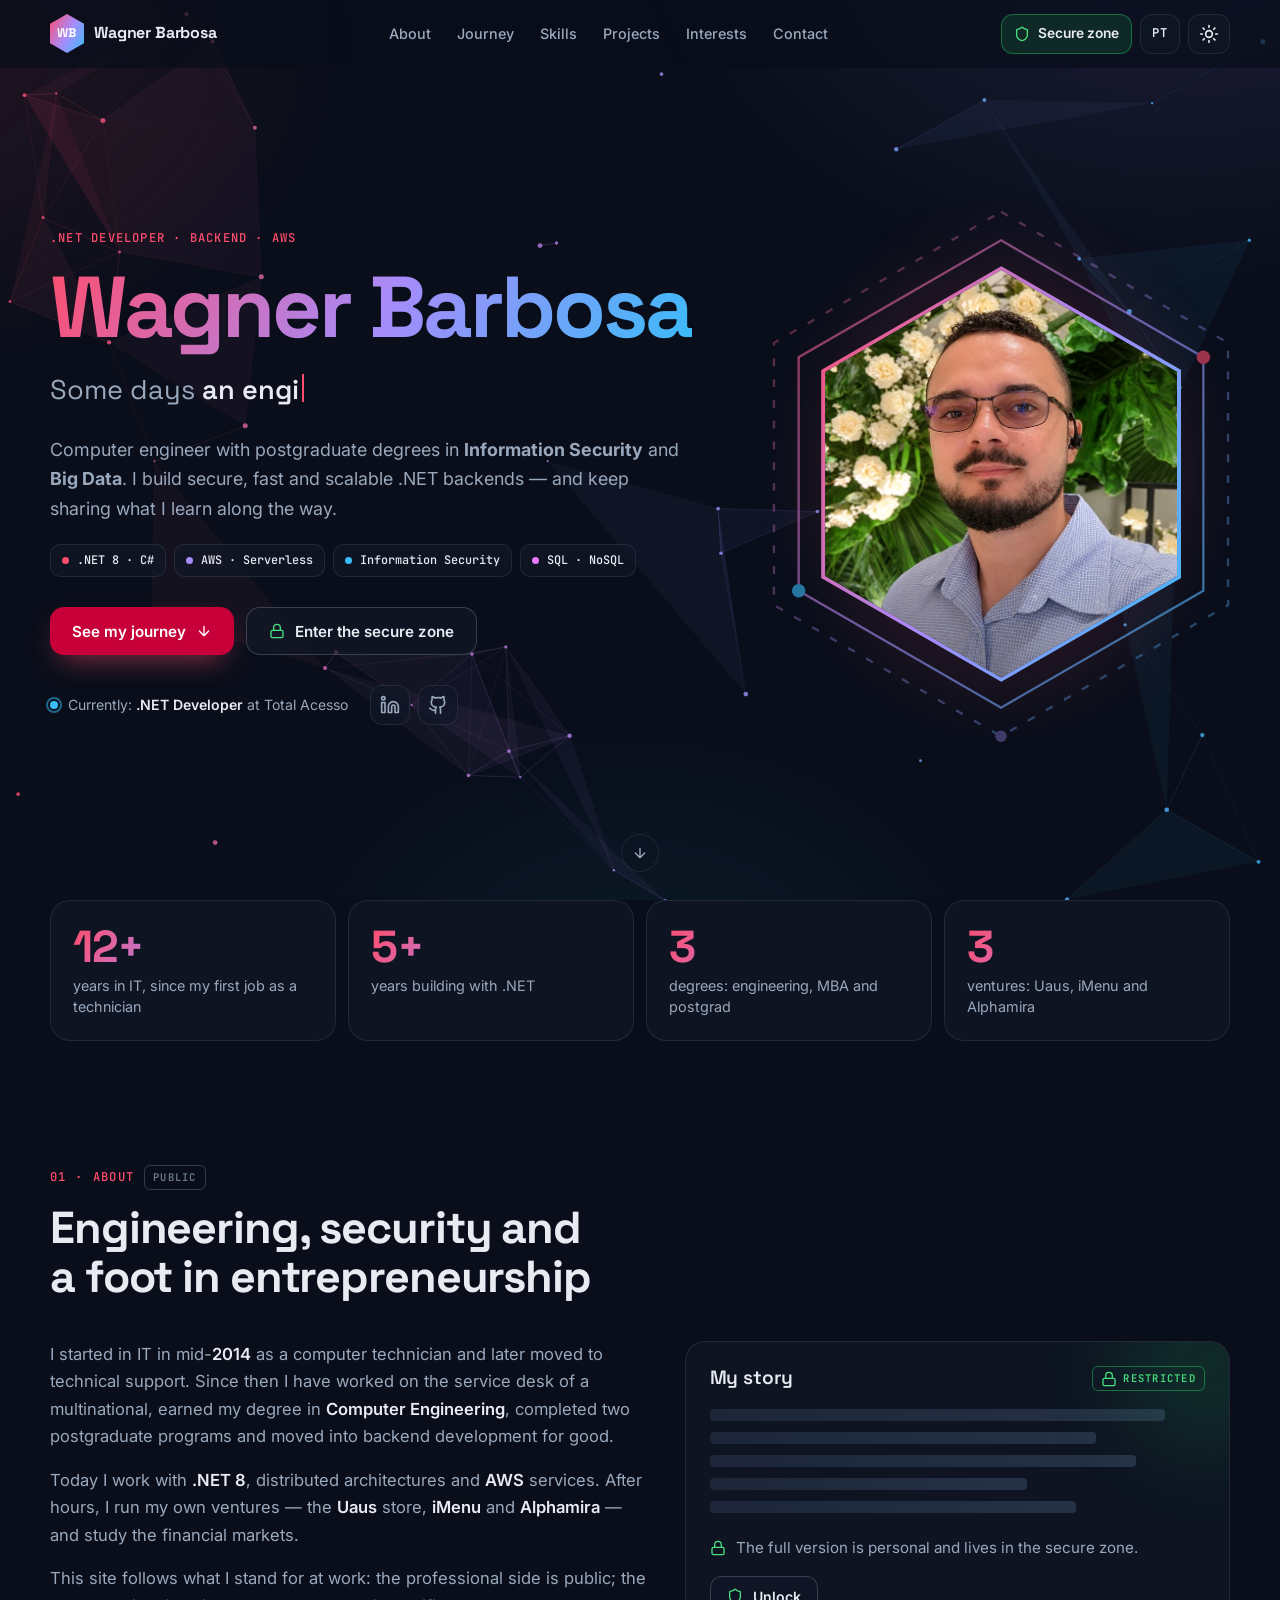
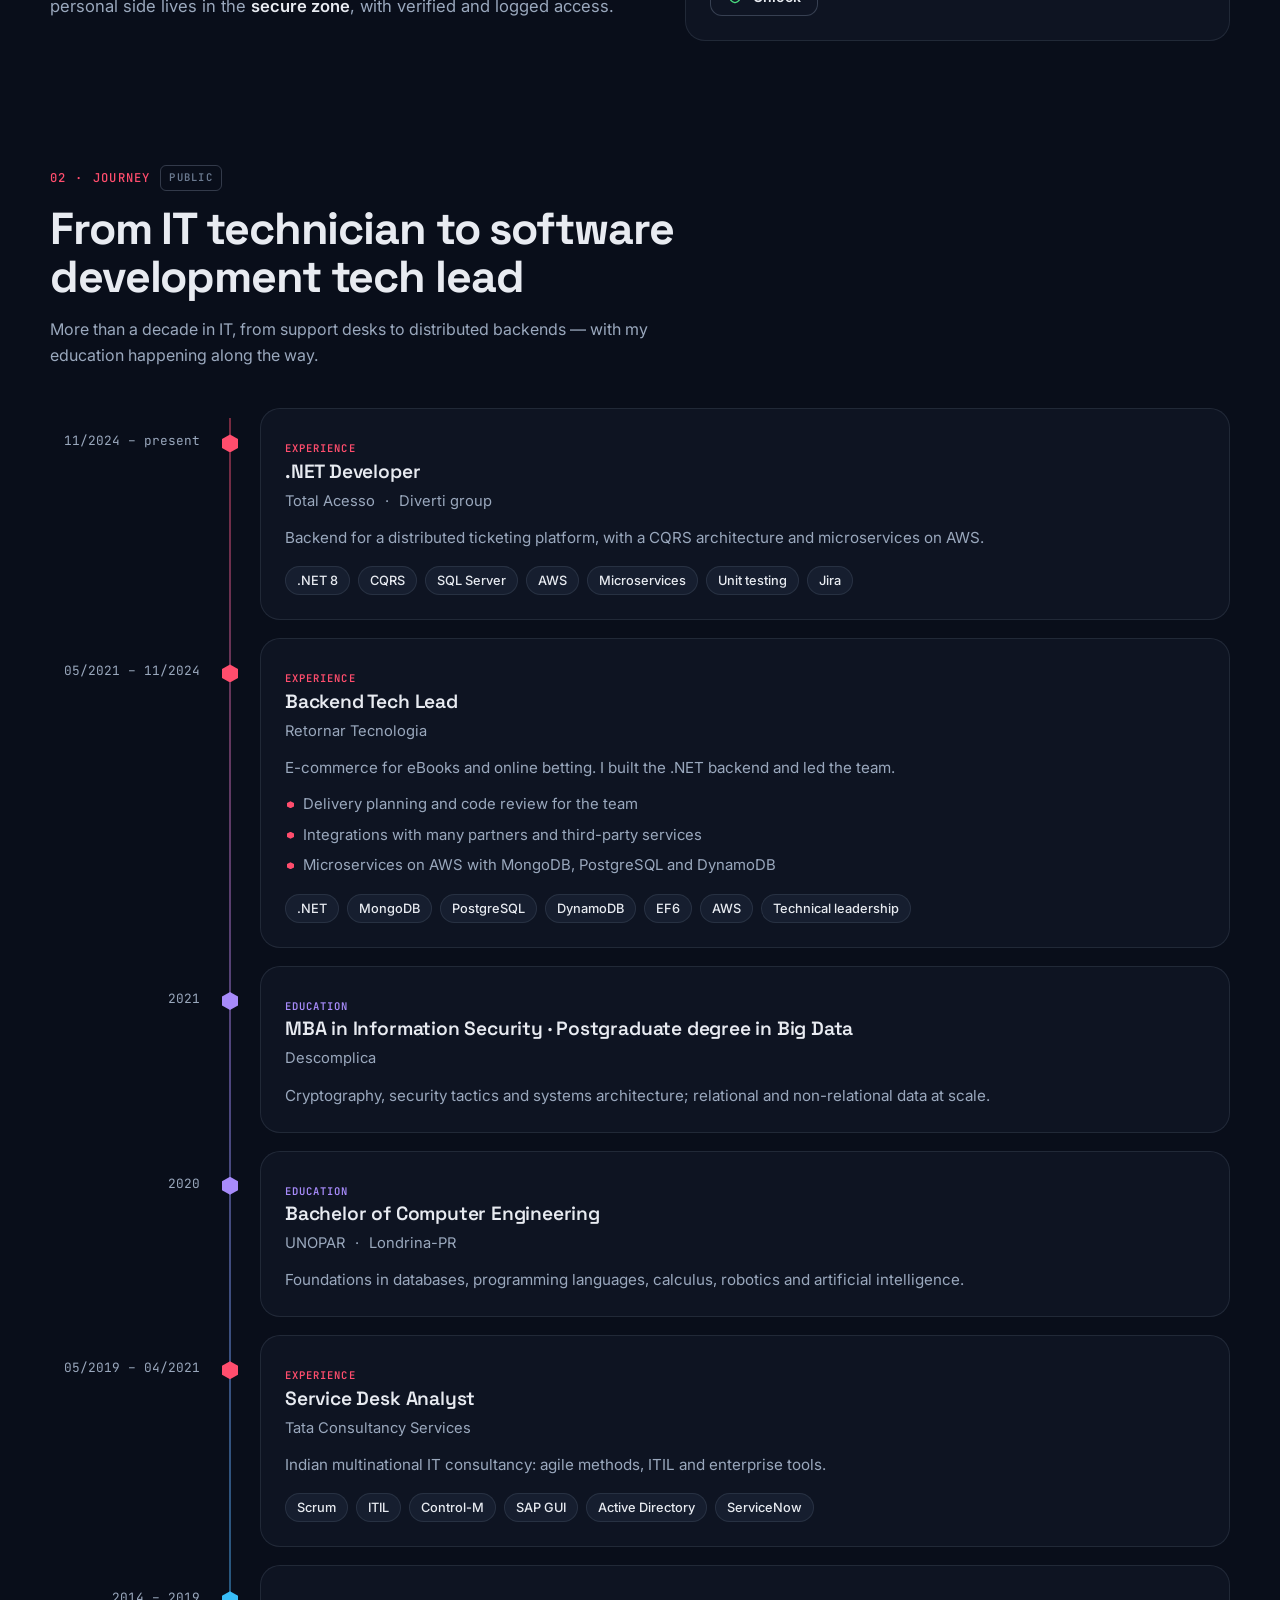
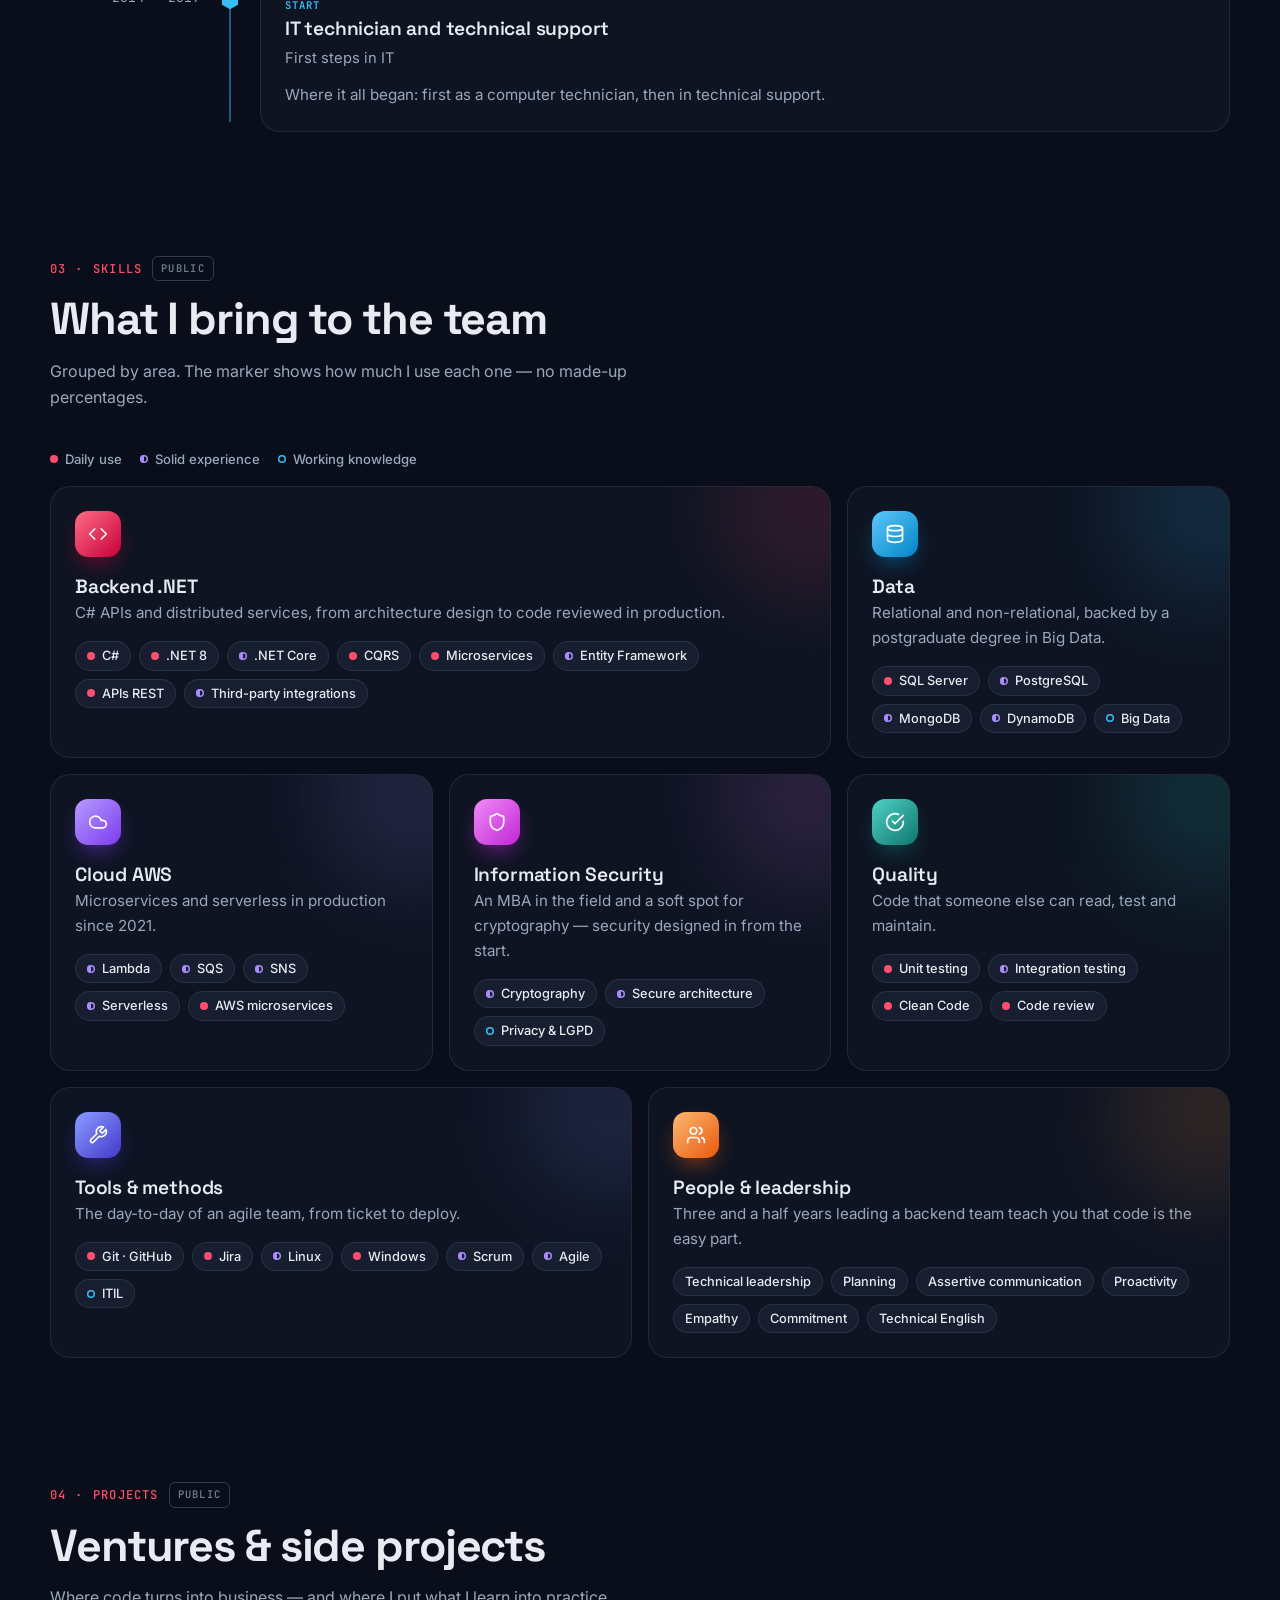
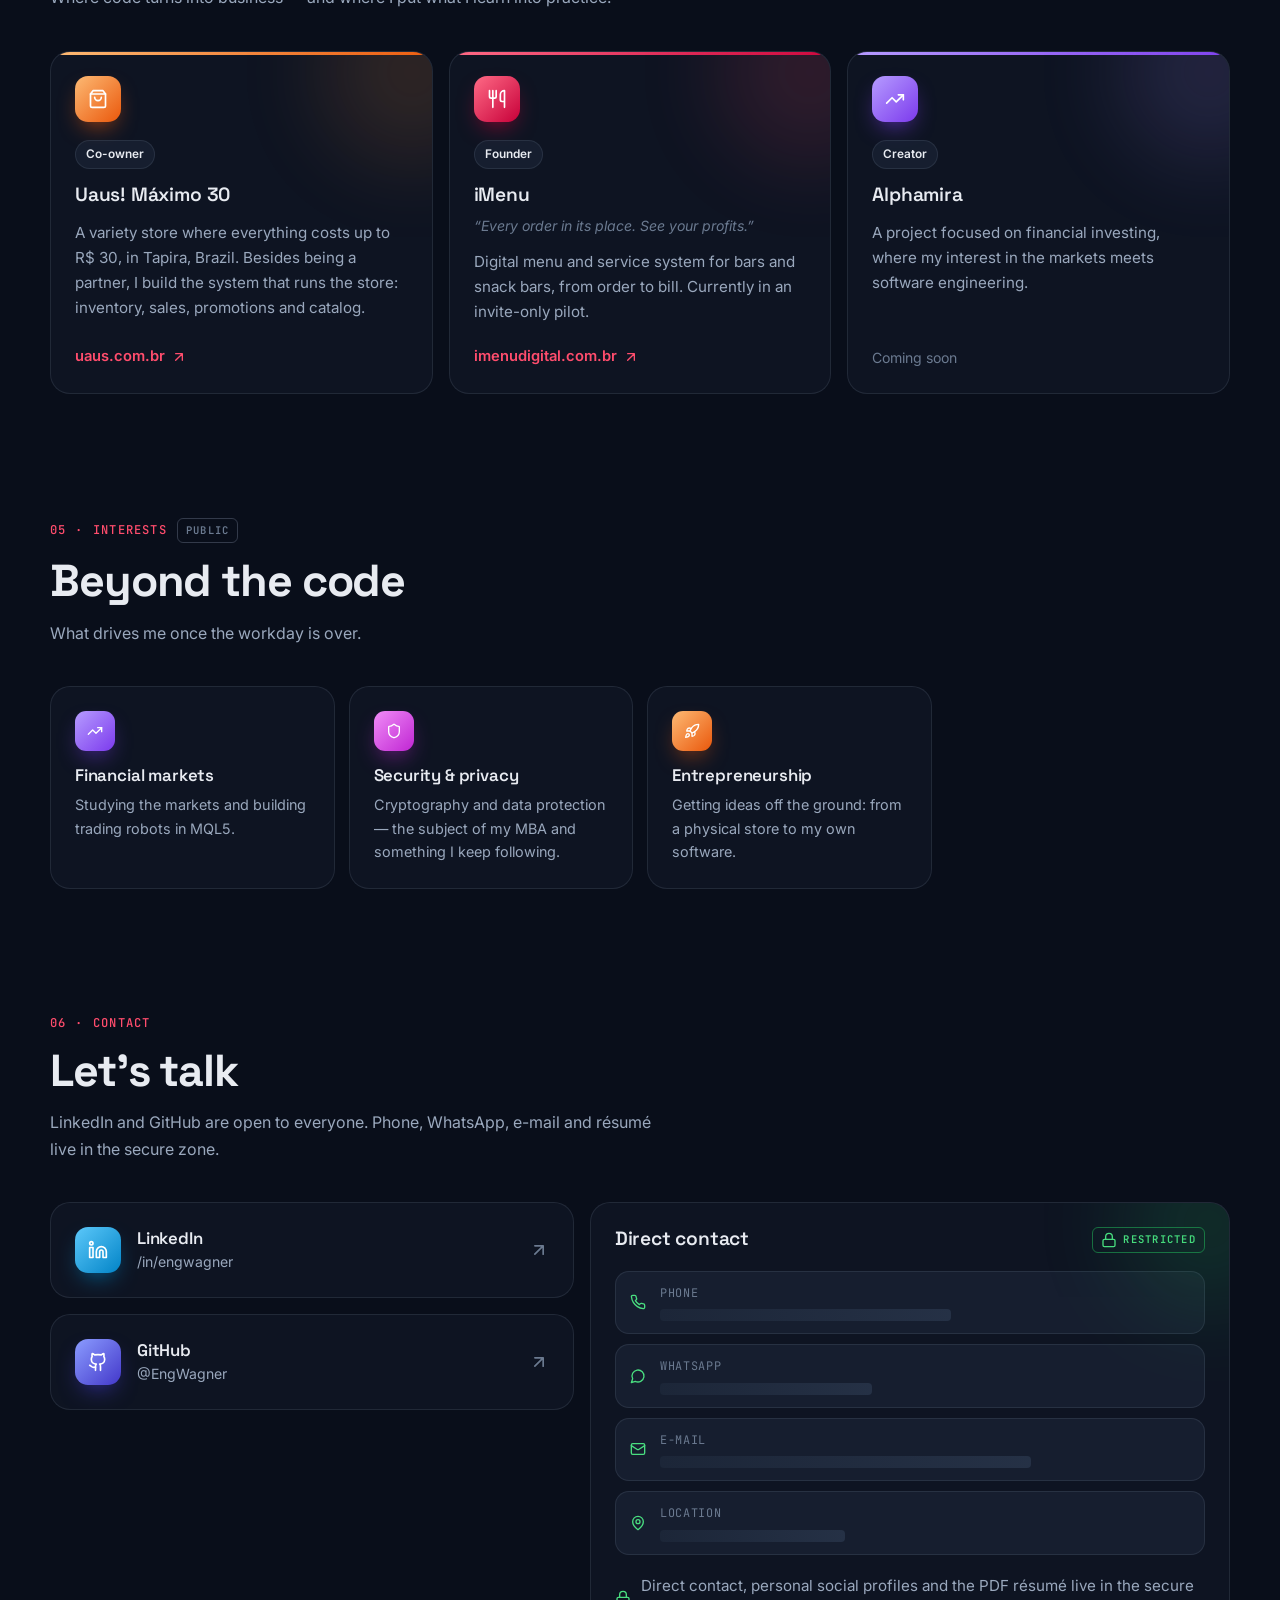
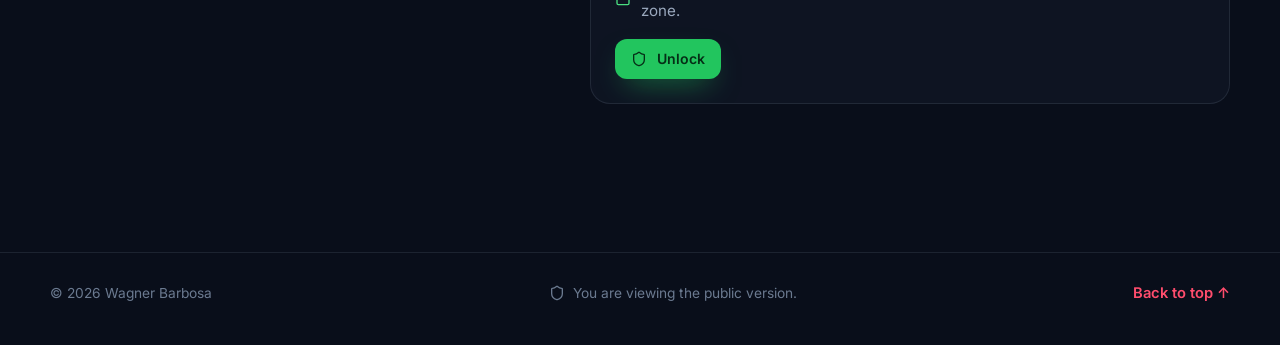
==== en/index.html @ 71bdfe39 "Redesign do site: tema escuro, polígonos, versão em inglês e zona segura - Página única com rolagem:" ====
<!doctype html>
<html lang="en" data-theme="dark">
<head>
  <meta charset="utf-8">
  <meta name="viewport" content="width=device-width, initial-scale=1">
  <title>Wagner Barbosa · .NET Developer</title>
  <meta name="description" content="Computer engineer with postgraduate degrees in Information Security and Big Data. .NET developer focused on backend, AWS and data.">
  <meta name="author" content="Wagner Barbosa">
  <meta name="color-scheme" content="dark light">
  <meta name="theme-color" content="#090e1a">
  <link rel="canonical" href="https://engwagner.com.br/en/">
  <link rel="alternate" hreflang="pt-BR" href="https://engwagner.com.br/">
  <link rel="alternate" hreflang="en" href="https://engwagner.com.br/en/">
  <link rel="alternate" hreflang="x-default" href="https://engwagner.com.br/">

  <!-- Prévia de link (LinkedIn, WhatsApp, buscadores) -->
  <meta property="og:type" content="website">
  <meta property="og:site_name" content="Wagner Barbosa">
  <meta property="og:title" content="Wagner Barbosa · .NET Developer">
  <meta property="og:description" content=".NET backend, AWS and data — with postgraduate degrees in Information Security and Big Data.">
  <meta property="og:url" content="https://engwagner.com.br/en/">
  <meta property="og:image" content="https://engwagner.com.br/images/og-image-en.png">
  <meta property="og:image:width" content="1200">
  <meta property="og:image:height" content="630">
  <meta property="og:image:alt" content="Wagner Barbosa — .NET Developer">
  <meta property="og:locale" content="en_US">
  <meta property="og:locale:alternate" content="pt_BR">
  <meta name="twitter:card" content="summary_large_image">

  <!-- Zona segura: preenchidas quando o Worker for publicado (PLANO-REDESIGN.md, §12).
       Vazias, o modal avisa que a zona ainda não está no ar. -->
  <meta name="zone-endpoint" content="">
  <meta name="zone-sitekey" content="">

  <!-- Tema antes da primeira pintura: escuro por padrão, sem "piscar". -->
  <script>
    (function () {
      var d = document.documentElement;
      d.classList.add('js');
      try {
        var t = localStorage.getItem('theme');
        if (t === 'light' || t === 'dark') d.setAttribute('data-theme', t);
      } catch (e) {}
    })();
  </script>

  <link rel="preconnect" href="https://fonts.googleapis.com">
  <link rel="preconnect" href="https://fonts.gstatic.com" crossorigin>
  <link href="https://fonts.googleapis.com/css2?family=Inter:wght@400;500;600&family=JetBrains+Mono:wght@400;500;600&family=Space+Grotesk:wght@500;600;700&display=swap" rel="stylesheet">
  <link rel="icon" href="../images/favicon.svg" type="image/svg+xml">
  <link rel="icon" href="../images/favicon-32.png" sizes="32x32" type="image/png">
  <link rel="apple-touch-icon" href="../images/apple-touch-icon.png">

  <link rel="stylesheet" href="../css/tokens.css">
  <link rel="stylesheet" href="../css/styles.css">

  <script defer src="../js/strings.js"></script>
  <script defer src="../js/polygons.js"></script>
  <script defer src="../js/zone.js"></script>
  <script defer src="../js/main.js"></script>

  <!-- Google Analytics (gtag.js) -->
  <script async src="https://www.googletagmanager.com/gtag/js?id=G-HW10G16KTK"></script>
  <script>
    window.dataLayer = window.dataLayer || [];
    function gtag() { dataLayer.push(arguments); }
    gtag('js', new Date());
    gtag('config', 'G-HW10G16KTK');
  </script>

  <script type="application/ld+json">
  {
    "@context": "https://schema.org",
    "@type": "Person",
    "name": "Wagner Barbosa",
    "url": "https://engwagner.com.br/en/",
    "image": "https://engwagner.com.br/images/wagner.webp",
    "jobTitle": ".NET Developer",
    "worksFor": { "@type": "Organization", "name": "Total Acesso" },
    "alumniOf": { "@type": "CollegeOrUniversity", "name": "UNOPAR" },
    "knowsAbout": [".NET", "C#", "CQRS", "AWS", "SQL Server", "PostgreSQL", "MongoDB", "DynamoDB", "Information Security", "Big Data"],
    "sameAs": ["https://www.linkedin.com/in/engwagner/", "https://github.com/EngWagner"]
  }
  </script>
</head>

<body>
  <a class="skip-link" href="#conteudo">Skip to content</a>

  <!-- Ícones (Lucide, licença ISC) -->
  <svg width="0" height="0" style="position:absolute" aria-hidden="true">
    <symbol id="i-sun" viewBox="0 0 24 24"><circle cx="12" cy="12" r="4"/><path d="M12 2v2M12 20v2M4.93 4.93l1.41 1.41M17.66 17.66l1.41 1.41M2 12h2M20 12h2M6.34 17.66l-1.41 1.41M19.07 4.93l-1.41 1.41"/></symbol>
    <symbol id="i-moon" viewBox="0 0 24 24"><path d="M12 3a6 6 0 0 0 9 9 9 9 0 1 1-9-9Z"/></symbol>
    <symbol id="i-shield" viewBox="0 0 24 24"><path d="M20 13c0 5-3.5 7.5-7.66 8.95a1 1 0 0 1-.67-.01C7.5 20.5 4 18 4 13V6a1 1 0 0 1 1-1c2 0 4.5-1.2 6.24-2.72a1.17 1.17 0 0 1 1.52 0C14.51 3.81 17 5 19 5a1 1 0 0 1 1 1z"/></symbol>
    <symbol id="i-shield-check" viewBox="0 0 24 24"><path d="M20 13c0 5-3.5 7.5-7.66 8.95a1 1 0 0 1-.67-.01C7.5 20.5 4 18 4 13V6a1 1 0 0 1 1-1c2 0 4.5-1.2 6.24-2.72a1.17 1.17 0 0 1 1.52 0C14.51 3.81 17 5 19 5a1 1 0 0 1 1 1z"/><path d="m9 12 2 2 4-4"/></symbol>
    <symbol id="i-lock" viewBox="0 0 24 24"><rect width="18" height="11" x="3" y="11" rx="2"/><path d="M7 11V7a5 5 0 0 1 10 0v4"/></symbol>
    <symbol id="i-menu" viewBox="0 0 24 24"><path d="M4 6h16M4 12h16M4 18h16"/></symbol>
    <symbol id="i-x" viewBox="0 0 24 24"><path d="M18 6 6 18M6 6l12 12"/></symbol>
    <symbol id="i-arrow-down" viewBox="0 0 24 24"><path d="M12 5v14M19 12l-7 7-7-7"/></symbol>
    <symbol id="i-arrow-up-right" viewBox="0 0 24 24"><path d="M7 7h10v10M7 17 17 7"/></symbol>
    <symbol id="i-download" viewBox="0 0 24 24"><path d="M21 15v4a2 2 0 0 1-2 2H5a2 2 0 0 1-2-2v-4"/><path d="m7 10 5 5 5-5M12 15V3"/></symbol>
    <symbol id="i-mail" viewBox="0 0 24 24"><rect width="20" height="16" x="2" y="4" rx="2"/><path d="m22 7-8.97 5.7a1.94 1.94 0 0 1-2.06 0L2 7"/></symbol>
    <symbol id="i-phone" viewBox="0 0 24 24"><path d="M22 16.92v3a2 2 0 0 1-2.18 2 19.79 19.79 0 0 1-8.63-3.07 19.5 19.5 0 0 1-6-6 19.79 19.79 0 0 1-3.07-8.67A2 2 0 0 1 4.11 2h3a2 2 0 0 1 2 1.72 12.84 12.84 0 0 0 .7 2.81 2 2 0 0 1-.45 2.11L8.09 9.91a16 16 0 0 0 6 6l1.27-1.27a2 2 0 0 1 2.11-.45 12.84 12.84 0 0 0 2.81.7A2 2 0 0 1 22 16.92z"/></symbol>
    <symbol id="i-chat" viewBox="0 0 24 24"><path d="M7.9 20A9 9 0 1 0 4 16.1L2 22Z"/></symbol>
    <symbol id="i-pin" viewBox="0 0 24 24"><path d="M20 10c0 6-8 12-8 12s-8-6-8-12a8 8 0 0 1 16 0Z"/><circle cx="12" cy="10" r="3"/></symbol>
    <symbol id="i-copy" viewBox="0 0 24 24"><rect width="14" height="14" x="8" y="8" rx="2"/><path d="M4 16c-1.1 0-2-.9-2-2V4c0-1.1.9-2 2-2h10c1.1 0 2 .9 2 2"/></symbol>
    <symbol id="i-check" viewBox="0 0 24 24"><path d="M20 6 9 17l-5-5"/></symbol>
    <symbol id="i-code" viewBox="0 0 24 24"><path d="m16 18 6-6-6-6M8 6l-6 6 6 6"/></symbol>
    <symbol id="i-database" viewBox="0 0 24 24"><ellipse cx="12" cy="5" rx="9" ry="3"/><path d="M3 5v14a9 3 0 0 0 18 0V5"/><path d="M3 12a9 3 0 0 0 18 0"/></symbol>
    <symbol id="i-cloud" viewBox="0 0 24 24"><path d="M17.5 19H9a7 7 0 1 1 6.71-9h1.79a4.5 4.5 0 1 1 0 9Z"/></symbol>
    <symbol id="i-check-circle" viewBox="0 0 24 24"><path d="M22 11.08V12a10 10 0 1 1-5.93-9.14"/><path d="m9 11 3 3L22 4"/></symbol>
    <symbol id="i-wrench" viewBox="0 0 24 24"><path d="M14.7 6.3a1 1 0 0 0 0 1.4l1.6 1.6a1 1 0 0 0 1.4 0l3.77-3.77a6 6 0 0 1-7.94 7.94l-6.91 6.91a2.12 2.12 0 0 1-3-3l6.91-6.91a6 6 0 0 1 7.94-7.94l-3.76 3.76z"/></symbol>
    <symbol id="i-users" viewBox="0 0 24 24"><path d="M16 21v-2a4 4 0 0 0-4-4H6a4 4 0 0 0-4 4v2"/><circle cx="9" cy="7" r="4"/><path d="M22 21v-2a4 4 0 0 0-3-3.87M16 3.13a4 4 0 0 1 0 7.75"/></symbol>
    <symbol id="i-trending" viewBox="0 0 24 24"><path d="m22 7-8.5 8.5-5-5L2 17"/><path d="M16 7h6v6"/></symbol>
    <symbol id="i-bag" viewBox="0 0 24 24"><path d="M6 2 3 6v14a2 2 0 0 0 2 2h14a2 2 0 0 0 2-2V6l-3-4Z"/><path d="M3 6h18M16 10a4 4 0 0 1-8 0"/></symbol>
    <symbol id="i-utensils" viewBox="0 0 24 24"><path d="M3 2v7c0 1.1.9 2 2 2h4a2 2 0 0 0 2-2V2M7 2v20M21 15V2a5 5 0 0 0-5 5v6c0 1.1.9 2 2 2h3Zm0 0v7"/></symbol>
    <symbol id="i-rocket" viewBox="0 0 24 24"><path d="M4.5 16.5c-1.5 1.26-2 5-2 5s3.74-.5 5-2c.71-.84.7-2.13-.09-2.91a2.18 2.18 0 0 0-2.91-.09z"/><path d="m12 15-3-3a22 22 0 0 1 2-3.95A12.88 12.88 0 0 1 22 2c0 2.72-.78 7.5-6 11a22.35 22.35 0 0 1-4 2z"/><path d="M9 12H4s.55-3.03 2-4c1.62-1.08 5 0 5 0M12 15v5s3.03-.55 4-2c1.08-1.62 0-5 0-5"/></symbol>
    <symbol id="i-log-out" viewBox="0 0 24 24"><path d="M9 21H5a2 2 0 0 1-2-2V5a2 2 0 0 1 2-2h4"/><path d="m16 17 5-5-5-5M21 12H9"/></symbol>
    <symbol id="i-linkedin" viewBox="0 0 24 24"><path d="M16 8a6 6 0 0 1 6 6v7h-4v-7a2 2 0 0 0-2-2 2 2 0 0 0-2 2v7h-4v-7a6 6 0 0 1 6-6z"/><rect width="4" height="12" x="2" y="9"/><circle cx="4" cy="4" r="2"/></symbol>
    <symbol id="i-github" viewBox="0 0 24 24"><path d="M15 22v-4a4.8 4.8 0 0 0-1-3.5c3 0 6-2 6-5.5.08-1.25-.27-2.48-1-3.5.28-1.15.28-2.35 0-3.5 0 0-1 0-3 1.5-2.64-.5-5.36-.5-8 0C6 2 5 2 5 2c-.3 1.15-.3 2.35 0 3.5A5.403 5.403 0 0 0 4 9c0 3.5 3 5.5 6 5.5-.39.49-.68 1.05-.85 1.65-.17.6-.22 1.23-.15 1.85v4"/><path d="M9 18c-4.51 2-5-2-7-2"/></symbol>
    <symbol id="i-instagram" viewBox="0 0 24 24"><rect width="20" height="20" x="2" y="2" rx="5"/><path d="M16 11.37A4 4 0 1 1 12.63 8 4 4 0 0 1 16 11.37zM17.5 6.5h.01"/></symbol>
    <symbol id="i-facebook" viewBox="0 0 24 24"><path d="M18 2h-3a5 5 0 0 0-5 5v3H7v4h3v8h4v-8h3l1-4h-4V7a1 1 0 0 1 1-1h3z"/></symbol>
  </svg>

  <!-- Fundo: malha de polígonos (canvas) + brilhos -->
  <div class="mesh" aria-hidden="true"><canvas id="mesh"></canvas></div>
  <div class="mesh-glow" aria-hidden="true"></div>

  <!-- ===================== CABEÇALHO ===================== -->
  <header class="site-header" id="site-header">
    <div class="container header-inner">
      <a class="brand" href="#inicio" aria-label="Wagner Barbosa">
        <span class="brand-mark" aria-hidden="true">WB</span>
        <span class="brand-name">Wagner Barbosa</span>
      </a>

      <nav class="nav" id="nav" aria-label="Main">
        <ul>
          <li><a href="#sobre">About</a></li>
          <li><a href="#trajetoria">Journey</a></li>
          <li><a href="#habilidades">Skills</a></li>
          <li><a href="#projetos">Projects</a></li>
          <li><a href="#interesses">Interests</a></li>
          <li><a href="#contato">Contact</a></li>
        </ul>
      </nav>

      <div class="header-actions">
        <div class="zone-wrap" id="zone-wrap">
          <button class="zone-btn" type="button" data-zone-open aria-haspopup="dialog" aria-describedby="zone-tip">
            <svg class="i i-sm i-shield" aria-hidden="true"><use href="#i-shield"/></svg>
            <svg class="i i-sm i-shield-check" aria-hidden="true"><use href="#i-shield-check"/></svg>
            <span class="zone-label">Secure zone</span>
            <span class="zone-timer" id="zone-timer"></span>
          </button>
          <!-- Tooltip: ao passar o mouse ou focar pelo teclado -->
          <span class="zone-tip" role="tooltip" id="zone-tip">
            <span class="tip-off"><strong>What is the secure zone?</strong><span>My direct contact details, résumé and personal story. To enter: consent and an anti-bot check — access is logged.</span></span>
            <span class="tip-on"><strong>Secure zone active</strong><span>Click to see the record of your access or to leave.</span></span>
          </span>
          <!-- Sugestão: uma vez por sessão (5 s na página ou um terço rolado) -->
          <div class="zone-nudge" id="zone-nudge" role="region" aria-live="polite" aria-label="Suggestion" hidden>
            <span class="card-icon tone-zone"><svg class="i i-sm" aria-hidden="true"><use href="#i-shield"/></svg></span>
            <div>
              <h3>Want to reach me or see more details?</h3>
              <p>Direct contact, résumé and my story are in the secure zone. It’s quick: consent, one verification click and you’re in.</p>
              <div class="nudge-actions">
                <button class="btn btn-ghost btn-sm" type="button" data-nudge-close>Not now</button>
                <button class="btn btn-zone btn-sm" type="button" data-zone-open><span>View</span></button>
              </div>
            </div>
          </div>
        </div>
        <a class="icon-btn lang-btn" id="lang-link" href="../" hreflang="pt-BR" lang="pt-BR" aria-label="Versão em português">PT</a>
        <button class="icon-btn theme-btn" type="button" id="theme-toggle">
          <svg class="i i-sun" aria-hidden="true"><use href="#i-sun"/></svg>
          <svg class="i i-moon" aria-hidden="true"><use href="#i-moon"/></svg>
        </button>
        <button class="icon-btn menu-btn" type="button" id="menu-toggle" aria-expanded="false" aria-controls="nav">
          <svg class="i i-menu" aria-hidden="true"><use href="#i-menu"/></svg>
          <svg class="i i-x" aria-hidden="true"><use href="#i-x"/></svg>
        </button>
      </div>
    </div>
  </header>

  <main id="conteudo">

    <!-- ===================== HERÓI ===================== -->
    <section class="hero" id="inicio">
      <div class="container hero-grid">
        <div class="hero-text">
          <p class="eyebrow reveal">.NET Developer · Backend · AWS</p>
          <h1 class="reveal"><span class="grad-text">Wagner Barbosa</span></h1>
          <p class="rotator reveal">
            <span>Some days</span>
            <span class="txt-rotate" aria-hidden="true" data-rotate='["an engineer", "a developer", "an entrepreneur", "an investor"]'></span><span class="caret" aria-hidden="true"></span>
            <span class="sr-only">an engineer, a developer, an entrepreneur and an investor.</span>
          </p>
          <p class="lead reveal">Computer engineer with postgraduate degrees in <strong>Information Security</strong> and <strong>Big Data</strong>. I build secure, fast and scalable .NET backends — and keep sharing what I learn along the way.</p>
          <ul class="hero-stack reveal" aria-label="Main technologies">
            <li><span class="dot" style="--d: var(--accent)"></span>.NET 8 · C#</li>
            <li><span class="dot" style="--d: var(--violet)"></span>AWS · Serverless</li>
            <li><span class="dot" style="--d: var(--sky)"></span><span>Information Security</span></li>
            <li><span class="dot" style="--d: #e879f9"></span>SQL · NoSQL</li>
          </ul>
          <div class="cta-row reveal">
            <a class="btn btn-primary" href="#trajetoria">
              <span>See my journey</span>
              <svg class="i i-sm" aria-hidden="true"><use href="#i-arrow-down"/></svg>
            </a>
            <!-- RESTRITO: com a zona aberta, vira o botão do currículo -->
            <span data-zone-slot="hero-cta">
              <button class="btn btn-ghost" type="button" data-zone-open>
                <svg class="i i-sm" aria-hidden="true"><use href="#i-lock"/></svg>
                <span>Enter the secure zone</span>
              </button>
            </span>
          </div>
          <div class="hero-meta reveal">
            <span class="status"><span class="pulse" aria-hidden="true"></span><span>Currently: <strong>.NET Developer</strong> at Total Acesso</span></span>
            <div class="socials">
              <a class="social" href="https://www.linkedin.com/in/engwagner/" target="_blank" rel="noopener noreferrer" aria-label="LinkedIn"><svg class="i" aria-hidden="true"><use href="#i-linkedin"/></svg></a>
              <a class="social" href="https://github.com/EngWagner" target="_blank" rel="noopener noreferrer" aria-label="GitHub"><svg class="i" aria-hidden="true"><use href="#i-github"/></svg></a>
            </div>
          </div>
        </div>

        <div class="portrait reveal">
          <div class="portrait-ring" aria-hidden="true"></div>
          <div class="portrait-img">
            <img src="../images/wagner.webp" width="720" height="831" alt="Photo of Wagner Barbosa" fetchpriority="high">
          </div>
          <!-- Moldura decorativa: dois hexágonos girando devagar em volta da foto -->
          <svg class="portrait-orbit" viewBox="-52 -52 104 104" aria-hidden="true">
            <defs>
              <linearGradient id="orbit-grad" x1="0" y1="0" x2="1" y2="1">
                <stop offset="0" style="stop-color: var(--accent)"/>
                <stop offset=".5" style="stop-color: var(--violet)"/>
                <stop offset="1" style="stop-color: var(--sky)"/>
              </lineargradient>
            </defs>
            <g class="orbit orbit-a">
              <polygon points="0,-45 38.97,-22.5 38.97,22.5 0,45 -38.97,22.5 -38.97,-22.5"/>
              <circle cx="38.97" cy="-22.5" r="1.3" style="fill: var(--accent)"/>
              <circle cx="-38.97" cy="22.5" r="1.3" style="fill: var(--sky)"/>
            </g>
            <g class="orbit orbit-b">
              <polygon points="0,-50.5 43.73,-25.25 43.73,25.25 0,50.5 -43.73,25.25 -43.73,-25.25"/>
              <circle cx="0" cy="50.5" r="1.1" style="fill: var(--violet)"/>
            </g>
          </svg>
        </div>
      </div>
      <a class="scroll-hint" href="#numeros" aria-label="Scroll down"><svg class="i i-sm" aria-hidden="true"><use href="#i-arrow-down"/></svg></a>
    </section>

    <!-- ===================== NÚMEROS ===================== -->
    <section class="container" id="numeros" aria-label="In numbers">
      <div class="stats">
        <div class="stat reveal"><div class="stat-num grad-text"><span data-years-since="2014-06">12</span>+</div><div class="stat-label">years in IT, since my first job as a technician</div></div>
        <div class="stat reveal"><div class="stat-num grad-text"><span data-years-since="2021-05">5</span>+</div><div class="stat-label">years building with .NET</div></div>
        <div class="stat reveal"><div class="stat-num grad-text">3</div><div class="stat-label">degrees: engineering, MBA and postgrad</div></div>
        <div class="stat reveal"><div class="stat-num grad-text">3</div><div class="stat-label">ventures: Uaus, iMenu and Alphamira</div></div>
      </div>
    </section>

    <!-- ===================== 01 · SOBRE ===================== -->
    <section class="section" id="sobre">
      <div class="container">
        <header class="section-head reveal">
          <p class="eyebrow">01 · <span>About</span> <span class="class-tag">Public</span></p>
          <h2 class="section-title">Engineering, security and a foot in entrepreneurship</h2>
        </header>

        <div class="about-grid">
          <div class="prose reveal">
            <p>I started in IT in mid-<strong>2014</strong> as a computer technician and later moved to technical support. Since then I have worked on the service desk of a multinational, earned my degree in <strong>Computer Engineering</strong>, completed two postgraduate programs and moved into backend development for good.</p>
            <p>Today I work with <strong>.NET 8</strong>, distributed architectures and <strong>AWS</strong> services. After hours, I run my own ventures — the <strong>Uaus</strong> store, <strong>iMenu</strong> and <strong>Alphamira</strong> — and study the financial markets.</p>
            <p>This site follows what I stand for at work: the professional side is public; the personal side lives in the <strong>secure zone</strong>, with verified and logged access.</p>
          </div>

          <!-- RESTRITO: o texto real chega do Worker depois da verificação -->
          <article class="card reveal tone-zone" data-zone-slot="story">
            <span class="card-glow" aria-hidden="true"></span>
            <div class="restricted-head">
              <h3>My story</h3>
              <span class="class-tag is-restricted"><svg class="i i-sm" aria-hidden="true"><use href="#i-lock"/></svg><span>Restricted</span></span>
            </div>
            <div class="redacted" aria-hidden="true"><span></span><span></span><span></span><span></span><span></span></div>
            <p class="locked-note"><svg class="i i-sm" aria-hidden="true"><use href="#i-lock"/></svg><span>The full version is personal and lives in the secure zone.</span></p>
            <button class="btn btn-ghost btn-sm" type="button" data-zone-open>
              <svg class="i i-sm" aria-hidden="true"><use href="#i-shield"/></svg><span>Unlock</span>
            </button>
          </article>
        </div>
      </div>
    </section>

    <!-- ===================== 02 · TRAJETÓRIA ===================== -->
    <section class="section" id="trajetoria">
      <div class="container">
        <header class="section-head reveal">
          <p class="eyebrow">02 · <span>Journey</span> <span class="class-tag">Public</span></p>
          <h2 class="section-title">From IT technician to software development tech lead</h2>
          <p class="section-sub">More than a decade in IT, from support desks to distributed backends — with my education happening along the way.</p>
        </header>

        <ol class="timeline">
          <!-- ITEM DA TRAJETÓRIA — copie o <li> inteiro (nos dois idiomas).
               data-tipo: experiencia | formacao | inicio. O id vira link direto (#xp-...). -->
          <li class="tl-item reveal" data-tipo="experiencia" id="xp-total-acesso">
            <p class="tl-date"><time datetime="2024-11">11/2024</time> – <span>present</span></p>
            <span class="tl-marker" aria-hidden="true"></span>
            <article class="card tl-card">
              <span class="type-pill">Experience</span>
              <h3>.NET Developer</h3>
              <p class="org"><span>Total Acesso</span><span aria-hidden="true">·</span><span>Diverti group</span></p>
              <p>Backend for a distributed ticketing platform, with a CQRS architecture and microservices on AWS.</p>
              <ul class="chips" aria-label="Technologies">
                <li class="chip">.NET 8</li><li class="chip">CQRS</li><li class="chip">SQL Server</li><li class="chip">AWS</li>
                <li class="chip">Microservices</li><li class="chip">Unit testing</li><li class="chip">Jira</li>
              </ul>
            </article>
          </li>
          <!-- /ITEM DA TRAJETÓRIA -->

          <li class="tl-item reveal" data-tipo="experiencia" id="xp-retornar">
            <p class="tl-date"><time datetime="2021-05">05/2021</time> – <time datetime="2024-11">11/2024</time></p>
            <span class="tl-marker" aria-hidden="true"></span>
            <article class="card tl-card">
              <span class="type-pill">Experience</span>
              <h3>Backend Tech Lead</h3>
              <p class="org"><span>Retornar Tecnologia</span></p>
              <p>E-commerce for eBooks and online betting. I built the .NET backend and led the team.</p>
              <ul class="highlights">
                <li>Delivery planning and code review for the team</li>
                <li>Integrations with many partners and third-party services</li>
                <li>Microservices on AWS with MongoDB, PostgreSQL and DynamoDB</li>
              </ul>
              <ul class="chips" aria-label="Technologies">
                <li class="chip">.NET</li><li class="chip">MongoDB</li><li class="chip">PostgreSQL</li><li class="chip">DynamoDB</li>
                <li class="chip">EF6</li><li class="chip">AWS</li><li class="chip">Technical leadership</li>
              </ul>
            </article>
          </li>

          <li class="tl-item reveal" data-tipo="formacao" id="edu-pos">
            <p class="tl-date"><time datetime="2021">2021</time></p>
            <span class="tl-marker" aria-hidden="true"></span>
            <article class="card tl-card">
              <span class="type-pill">Education</span>
              <h3>MBA in Information Security · Postgraduate degree in Big Data</h3>
              <p class="org"><span>Descomplica</span></p>
              <p>Cryptography, security tactics and systems architecture; relational and non-relational data at scale.</p>
            </article>
          </li>

          <li class="tl-item reveal" data-tipo="formacao" id="edu-engenharia">
            <p class="tl-date"><time datetime="2020">2020</time></p>
            <span class="tl-marker" aria-hidden="true"></span>
            <article class="card tl-card">
              <span class="type-pill">Education</span>
              <h3>Bachelor of Computer Engineering</h3>
              <p class="org"><span>UNOPAR</span><span aria-hidden="true">·</span><span>Londrina-PR</span></p>
              <p>Foundations in databases, programming languages, calculus, robotics and artificial intelligence.</p>
            </article>
          </li>

          <li class="tl-item reveal" data-tipo="experiencia" id="xp-tcs">
            <p class="tl-date"><time datetime="2019-05">05/2019</time> – <time datetime="2021-04">04/2021</time></p>
            <span class="tl-marker" aria-hidden="true"></span>
            <article class="card tl-card">
              <span class="type-pill">Experience</span>
              <h3>Service Desk Analyst</h3>
              <p class="org"><span>Tata Consultancy Services</span></p>
              <p>Indian multinational IT consultancy: agile methods, ITIL and enterprise tools.</p>
              <ul class="chips" aria-label="Technologies">
                <li class="chip">Scrum</li><li class="chip">ITIL</li><li class="chip">Control-M</li><li class="chip">SAP GUI</li><li class="chip">Active Directory</li><li class="chip">ServiceNow</li>
              </ul>
            </article>
          </li>

          <li class="tl-item reveal" data-tipo="inicio" id="xp-inicio">
            <p class="tl-date"><time datetime="2014">2014</time> – <time datetime="2019">2019</time></p>
            <span class="tl-marker" aria-hidden="true"></span>
            <article class="card tl-card">
              <span class="type-pill">Start</span>
              <h3>IT technician and technical support</h3>
              <p class="org"><span>First steps in IT</span></p>
              <p>Where it all began: first as a computer technician, then in technical support.</p>
            </article>
          </li>
        </ol>
      </div>
    </section>

    <!-- ===================== 03 · HABILIDADES ===================== -->
    <section class="section" id="habilidades">
      <div class="container">
        <header class="section-head reveal">
          <p class="eyebrow">03 · <span>Skills</span> <span class="class-tag">Public</span></p>
          <h2 class="section-title">What I bring to the team</h2>
          <p class="section-sub">Grouped by area. The marker shows how much I use each one — no made-up percentages.</p>
        </header>

        <div class="bento-head reveal">
          <ul class="legend">
            <li class="chip" data-nivel="diario">Daily use</li>
            <li class="chip" data-nivel="solido">Solid experience</li>
            <li class="chip" data-nivel="conhecimento">Working knowledge</li>
          </ul>
        </div>

        <div class="bento">
          <!-- CATEGORIA DE HABILIDADE — copie o <article> inteiro (nos dois idiomas).
               Chip: data-nivel="diario | solido | conhecimento", ou sem nível.
               Largura: is-wide (2/3) ou is-half (1/2); sem classe ocupa 1/3. -->
          <article class="card reveal tone-crimson is-wide">
            <span class="card-glow" aria-hidden="true"></span>
            <span class="card-icon"><svg class="i" aria-hidden="true"><use href="#i-code"/></svg></span>
            <h3>Backend .NET</h3>
            <p>C# APIs and distributed services, from architecture design to code reviewed in production.</p>
            <ul class="chips">
              <li class="chip" data-nivel="diario">C#</li><li class="chip" data-nivel="diario">.NET 8</li><li class="chip" data-nivel="solido">.NET Core</li>
              <li class="chip" data-nivel="diario">CQRS</li><li class="chip" data-nivel="diario">Microservices</li>
              <li class="chip" data-nivel="solido">Entity Framework</li><li class="chip" data-nivel="diario">APIs REST</li>
              <li class="chip" data-nivel="solido">Third-party integrations</li>
            </ul>
          </article>
          <!-- /CATEGORIA DE HABILIDADE -->

          <article class="card reveal tone-sky">
            <span class="card-glow" aria-hidden="true"></span>
            <span class="card-icon"><svg class="i" aria-hidden="true"><use href="#i-database"/></svg></span>
            <h3>Data</h3>
            <p>Relational and non-relational, backed by a postgraduate degree in Big Data.</p>
            <ul class="chips">
              <li class="chip" data-nivel="diario">SQL Server</li><li class="chip" data-nivel="solido">PostgreSQL</li>
              <li class="chip" data-nivel="solido">MongoDB</li><li class="chip" data-nivel="solido">DynamoDB</li><li class="chip" data-nivel="conhecimento">Big Data</li>
            </ul>
          </article>

          <article class="card reveal tone-violet">
            <span class="card-glow" aria-hidden="true"></span>
            <span class="card-icon"><svg class="i" aria-hidden="true"><use href="#i-cloud"/></svg></span>
            <h3>Cloud AWS</h3>
            <p>Microservices and serverless in production since 2021.</p>
            <ul class="chips">
              <li class="chip" data-nivel="solido">Lambda</li><li class="chip" data-nivel="solido">SQS</li><li class="chip" data-nivel="solido">SNS</li>
              <li class="chip" data-nivel="solido">Serverless</li><li class="chip" data-nivel="diario">AWS microservices</li>
            </ul>
          </article>

          <article class="card reveal tone-fuchsia">
            <span class="card-glow" aria-hidden="true"></span>
            <span class="card-icon"><svg class="i" aria-hidden="true"><use href="#i-shield"/></svg></span>
            <h3>Information Security</h3>
            <p>An MBA in the field and a soft spot for cryptography — security designed in from the start.</p>
            <ul class="chips">
              <li class="chip" data-nivel="solido">Cryptography</li>
              <li class="chip" data-nivel="solido">Secure architecture</li>
              <li class="chip" data-nivel="conhecimento">Privacy & LGPD</li>
            </ul>
          </article>

          <article class="card reveal tone-teal">
            <span class="card-glow" aria-hidden="true"></span>
            <span class="card-icon"><svg class="i" aria-hidden="true"><use href="#i-check-circle"/></svg></span>
            <h3>Quality</h3>
            <p>Code that someone else can read, test and maintain.</p>
            <ul class="chips">
              <li class="chip" data-nivel="diario">Unit testing</li><li class="chip" data-nivel="solido">Integration testing</li>
              <li class="chip" data-nivel="diario">Clean Code</li><li class="chip" data-nivel="diario">Code review</li>
            </ul>
          </article>

          <article class="card reveal tone-indigo is-half">
            <span class="card-glow" aria-hidden="true"></span>
            <span class="card-icon"><svg class="i" aria-hidden="true"><use href="#i-wrench"/></svg></span>
            <h3>Tools & methods</h3>
            <p>The day-to-day of an agile team, from ticket to deploy.</p>
            <ul class="chips">
              <li class="chip" data-nivel="diario">Git · GitHub</li><li class="chip" data-nivel="diario">Jira</li><li class="chip" data-nivel="solido">Linux</li>
              <li class="chip" data-nivel="diario">Windows</li><li class="chip" data-nivel="solido">Scrum</li><li class="chip" data-nivel="solido">Agile</li><li class="chip" data-nivel="conhecimento">ITIL</li>
            </ul>
          </article>

          <article class="card reveal tone-orange is-half">
            <span class="card-glow" aria-hidden="true"></span>
            <span class="card-icon"><svg class="i" aria-hidden="true"><use href="#i-users"/></svg></span>
            <h3>People & leadership</h3>
            <p>Three and a half years leading a backend team teach you that code is the easy part.</p>
            <ul class="chips">
              <li class="chip">Technical leadership</li><li class="chip">Planning</li>
              <li class="chip">Assertive communication</li><li class="chip">Proactivity</li>
              <li class="chip">Empathy</li><li class="chip">Commitment</li><li class="chip">Technical English</li>
            </ul>
          </article>
        </div>
      </div>
    </section>

    <!-- ===================== 04 · PROJETOS ===================== -->
    <section class="section" id="projetos">
      <div class="container">
        <header class="section-head reveal">
          <p class="eyebrow">04 · <span>Projects</span> <span class="class-tag">Public</span></p>
          <h2 class="section-title">Ventures & side projects</h2>
          <p class="section-sub">Where code turns into business — and where I put what I learn into practice.</p>
        </header>

        <div class="projects">
          <!-- PROJETO — copie o <article> inteiro (nos dois idiomas) -->
          <article class="card project reveal tone-orange">
            <span class="card-glow" aria-hidden="true"></span>
            <span class="card-icon"><svg class="i" aria-hidden="true"><use href="#i-bag"/></svg></span>
            <span class="role">Co-owner</span>
            <h3>Uaus! Máximo 30</h3>
            <p>A variety store where everything costs up to R$ 30, in Tapira, Brazil. Besides being a partner, I build the system that runs the store: inventory, sales, promotions and catalog.</p>
            <a class="link-arrow" href="https://uaus.com.br" target="_blank" rel="noopener noreferrer">uaus.com.br <svg class="i i-sm" aria-hidden="true"><use href="#i-arrow-up-right"/></svg></a>
          </article>
          <!-- /PROJETO -->

          <article class="card project reveal tone-crimson">
            <span class="card-glow" aria-hidden="true"></span>
            <span class="card-icon"><svg class="i" aria-hidden="true"><use href="#i-utensils"/></svg></span>
            <span class="role">Founder</span>
            <h3>iMenu</h3>
            <p class="tagline">“Every order in its place. See your profits.”</p>
            <p>Digital menu and service system for bars and snack bars, from order to bill. Currently in an invite-only pilot.</p>
            <a class="link-arrow" href="https://imenudigital.com.br" target="_blank" rel="noopener noreferrer">imenudigital.com.br <svg class="i i-sm" aria-hidden="true"><use href="#i-arrow-up-right"/></svg></a>
          </article>

          <article class="card project reveal tone-violet">
            <span class="card-glow" aria-hidden="true"></span>
            <span class="card-icon"><svg class="i" aria-hidden="true"><use href="#i-trending"/></svg></span>
            <span class="role">Creator</span>
            <h3>Alphamira</h3>
            <p>A project focused on financial investing, where my interest in the markets meets software engineering.</p>
            <span class="muted-link">Coming soon</span>
          </article>
        </div>
      </div>
    </section>

    <!-- ===================== 05 · INTERESSES ===================== -->
    <section class="section" id="interesses">
      <div class="container">
        <header class="section-head reveal">
          <p class="eyebrow">05 · <span>Interests</span> <span class="class-tag">Public</span></p>
          <h2 class="section-title">Beyond the code</h2>
          <p class="section-sub">What drives me once the workday is over.</p>
        </header>

        <div class="interests">
          <!-- INTERESSE / HOBBY — copie o <article> inteiro (nos dois idiomas).
               Cores: tone-crimson | tone-violet | tone-sky | tone-fuchsia | tone-indigo | tone-teal | tone-orange -->
          <article class="card interest reveal tone-violet">
            <span class="card-icon"><svg class="i i-sm" aria-hidden="true"><use href="#i-trending"/></svg></span>
            <h3>Financial markets</h3>
            <p>Studying the markets and building trading robots in MQL5.</p>
          </article>
          <!-- /INTERESSE -->
          <article class="card interest reveal tone-fuchsia">
            <span class="card-icon"><svg class="i i-sm" aria-hidden="true"><use href="#i-shield"/></svg></span>
            <h3>Security & privacy</h3>
            <p>Cryptography and data protection — the subject of my MBA and something I keep following.</p>
          </article>
          <article class="card interest reveal tone-orange">
            <span class="card-icon"><svg class="i i-sm" aria-hidden="true"><use href="#i-rocket"/></svg></span>
            <h3>Entrepreneurship</h3>
            <p>Getting ideas off the ground: from a physical store to my own software.</p>
          </article>
        </div>
      </div>
    </section>

    <!-- ===================== 06 · CONTATO ===================== -->
    <section class="section" id="contato">
      <div class="container">
        <header class="section-head reveal">
          <p class="eyebrow">06 · <span>Contact</span></p>
          <h2 class="section-title">Let’s talk</h2>
          <p class="section-sub">LinkedIn and GitHub are open to everyone. Phone, WhatsApp, e-mail and résumé live in the secure zone.</p>
        </header>

        <div class="contact-grid">
          <div class="contact-public">
            <a class="card contact-card reveal tone-sky" href="https://www.linkedin.com/in/engwagner/" target="_blank" rel="noopener noreferrer">
              <span class="card-icon"><svg class="i" aria-hidden="true"><use href="#i-linkedin"/></svg></span>
              <div><h3>LinkedIn</h3><p>/in/engwagner</p></div>
              <svg class="i i-arrow" aria-hidden="true"><use href="#i-arrow-up-right"/></svg>
            </a>
            <a class="card contact-card reveal tone-indigo" href="https://github.com/EngWagner" target="_blank" rel="noopener noreferrer">
              <span class="card-icon"><svg class="i" aria-hidden="true"><use href="#i-github"/></svg></span>
              <div><h3>GitHub</h3><p>@EngWagner</p></div>
              <svg class="i i-arrow" aria-hidden="true"><use href="#i-arrow-up-right"/></svg>
            </a>
          </div>

          <!-- RESTRITO: os dados reais chegam do Worker depois da verificação -->
          <article class="card reveal tone-zone" data-zone-slot="contact">
            <span class="card-glow" aria-hidden="true"></span>
            <div class="restricted-head">
              <h3>Direct contact</h3>
              <span class="class-tag is-restricted"><svg class="i i-sm" aria-hidden="true"><use href="#i-lock"/></svg><span>Restricted</span></span>
            </div>
            <div class="contact-rows" aria-hidden="true">
              <div class="contact-row"><svg class="i i-sm"><use href="#i-phone"/></svg><div style="flex:1"><div class="label">Phone</div><div class="redacted" style="margin:6px 0 0"><span style="width:55%"></span></div></div></div>
              <div class="contact-row"><svg class="i i-sm"><use href="#i-chat"/></svg><div style="flex:1"><div class="label">WhatsApp</div><div class="redacted" style="margin:6px 0 0"><span style="width:40%"></span></div></div></div>
              <div class="contact-row"><svg class="i i-sm"><use href="#i-mail"/></svg><div style="flex:1"><div class="label">E-mail</div><div class="redacted" style="margin:6px 0 0"><span style="width:70%"></span></div></div></div>
              <div class="contact-row"><svg class="i i-sm"><use href="#i-pin"/></svg><div style="flex:1"><div class="label">Location</div><div class="redacted" style="margin:6px 0 0"><span style="width:35%"></span></div></div></div>
            </div>
            <p class="locked-note" style="margin-top:18px"><svg class="i i-sm" aria-hidden="true"><use href="#i-lock"/></svg><span>Direct contact, personal social profiles and the PDF résumé live in the secure zone.</span></p>
            <button class="btn btn-zone btn-sm" type="button" data-zone-open>
              <svg class="i i-sm" aria-hidden="true"><use href="#i-shield"/></svg><span>Unlock</span>
            </button>
          </article>
        </div>
      </div>
    </section>
  </main>

  <footer class="site-footer">
    <div class="container footer-inner">
      <span>© <span id="year">2026</span> Wagner Barbosa</span>
      <span class="class-line"><svg class="i i-sm" aria-hidden="true"><use href="#i-shield"/></svg><span id="class-line">You are viewing the public version.</span></span>
      <a class="link-arrow" href="#inicio">Back to top ↑</a>
    </div>
  </footer>

  <!-- ===================== MODAL DA ZONA SEGURA ===================== -->
  <dialog class="zone" id="zone-dialog" aria-labelledby="zone-title">
    <!-- Painel 1: consentimento + verificação -->
    <div data-pane="consent">
      <div class="zone-head tone-zone">
        <span class="card-glow" aria-hidden="true"></span>
        <span class="card-icon"><svg class="i" aria-hidden="true"><use href="#i-shield"/></svg></span>
        <h2 id="zone-title">Enter the secure zone</h2>
        <p>This is where my direct contact details, résumé and personal story live. To keep them away from bots and automated scraping, access goes through a check and is logged.</p>
        <button class="icon-btn zone-close" type="button" data-zone-close aria-label="Close"><svg class="i i-sm" aria-hidden="true"><use href="#i-x"/></svg></button>
      </div>
      <div class="zone-body">
        <div>
          <h3>What gets logged</h3>
          <ul class="zone-list">
            <li><svg class="i i-sm" aria-hidden="true"><use href="#i-check"/></svg><span>Date and time of access</span></li>
            <li><svg class="i i-sm" aria-hidden="true"><use href="#i-check"/></svg><span>Your IP address, stored <strong>encrypted</strong> — only I can read it, and only in case of abuse</span></li>
            <li><svg class="i i-sm" aria-hidden="true"><use href="#i-check"/></svg><span>Approximate country</span></li>
            <li><svg class="i i-sm" aria-hidden="true"><use href="#i-check"/></svg><span>Browser and OS (user agent)</span></li>
            <li><svg class="i i-sm" aria-hidden="true"><use href="#i-check"/></svg><span>The version of this notice (v1)</span></li>
          </ul>
        </div>
        <div class="zone-facts">
          <div class="zone-fact"><strong>Why</strong><span>Identifying, through legal channels, anyone who misuses this data.</span></div>
          <div class="zone-fact"><strong>For how long</strong><span>6 months, then deleted automatically.</span></div>
          <div class="zone-fact"><strong>Never</strong><span>Sold, shared or used for advertising.</span></div>
        </div>
        <label class="consent">
          <input type="checkbox" id="zone-consent">
          <span>I have read and agree to the logging described above. I can ask for it to be deleted at any time (LGPD).</span>
        </label>
        <div class="verify">
          <div class="turnstile-box" id="turnstile-box"></div>
          <p class="fine"><svg class="i i-sm" aria-hidden="true"><use href="#i-shield"/></svg><span>Anti-bot check by Cloudflare (Turnstile).</span></p>
        </div>
        <p class="zone-error" id="zone-error" role="alert" hidden></p>
      </div>
      <div class="zone-foot">
        <p class="fine">Requests to access or delete the record: via LinkedIn (/in/engwagner).</p>
        <button class="btn btn-ghost btn-sm" type="button" data-zone-close>Cancel</button>
        <button class="btn btn-zone btn-sm" type="button" id="zone-enter" disabled>
          <svg class="i i-sm" aria-hidden="true"><use href="#i-shield-check"/></svg><span>Enter</span>
        </button>
      </div>
    </div>

    <!-- Painel 2: sessão ativa + transparência -->
    <div data-pane="session" hidden>
      <div class="zone-head tone-zone">
        <span class="card-glow" aria-hidden="true"></span>
        <span class="card-icon"><svg class="i" aria-hidden="true"><use href="#i-shield-check"/></svg></span>
        <h2 id="zone-session-title">Secure zone active</h2>
        <p>Transparency: this is the record your access created.</p>
        <button class="icon-btn zone-close" type="button" data-zone-close aria-label="Close"><svg class="i i-sm" aria-hidden="true"><use href="#i-x"/></svg></button>
      </div>
      <div class="zone-body">
        <dl class="record" id="zone-record"></dl>
      </div>
      <div class="zone-foot">
        <p class="fine">To request access to or deletion of this record, reach me on LinkedIn.</p>
        <button class="btn btn-ghost btn-sm" type="button" id="zone-exit">
          <svg class="i i-sm" aria-hidden="true"><use href="#i-log-out"/></svg><span>Leave the secure zone</span>
        </button>
      </div>
    </div>
  </dialog>

  <div class="toast" id="toast" role="status" aria-live="polite"><svg class="i i-sm" aria-hidden="true"><use href="#i-shield-check"/></svg><span id="toast-text"></span></div>
</body>
</html>
---- css/tokens.css ----
/*
 * Tokens de design — um conjunto por tema.
 * Escuro é o padrão (:root). O claro só vale com <html data-theme="light">.
 * As cores da malha (--poly-*) ficam em "R G B" para o canvas montar rgba().
 */

:root {
  --font-display: "Space Grotesk", system-ui, sans-serif;
  --font-body: "Inter", system-ui, -apple-system, "Segoe UI", sans-serif;
  --font-mono: "JetBrains Mono", ui-monospace, "Cascadia Code", Consolas, monospace;

  --radius: 20px;
  --radius-sm: 12px;
  --header-h: 68px;
  --container: 1180px;
  --ease: cubic-bezier(0.2, 0.7, 0.2, 1);
  --hex: polygon(50% 0%, 100% 25%, 100% 75%, 50% 100%, 0% 75%, 0% 25%);

  /* ---------- Tema escuro (padrão) ---------- */
  color-scheme: dark;
  --bg: #090e1a;
  --surface: rgb(17 24 39 / 0.74);
  --surface-solid: #111827;
  --surface-2: rgb(30 41 59 / 0.55);
  --border: rgb(148 163 184 / 0.14);
  --border-strong: rgb(148 163 184 / 0.3);
  --text: #e8ebf1;
  --text-muted: #9aa8bd;
  --text-faint: #6b7a90;

  --accent: #ff4d6d;          /* texto e links: ~5,8:1 sobre o fundo */
  --accent-strong: #c70039;   /* superfícies com texto branco */
  --accent-soft: rgb(255 77 109 / 0.12);
  --violet: #a78bfa;
  --sky: #38bdf8;
  --grad: linear-gradient(120deg, #ff4d6d 0%, #a78bfa 52%, #38bdf8 100%);

  --poly-a: 255 77 109;
  --poly-b: 167 139 250;
  --poly-c: 56 189 248;
  --poly-line: 0.34;
  --poly-fill: 0.055;
  --poly-dot: 0.8;

  /* Zona segura: verde-esmeralda, separado do carmim da marca.
     O carmim continua sendo a marca; o verde quer dizer "seguro". */
  --zone: #4ade80;            /* texto e ícones: ~11:1 sobre o fundo */
  --zone-strong: #22c55e;     /* fundo dos botões, verde vivo... */
  --zone-on-strong: #052e16;  /* ...com texto escuro: ~6,5:1 (branco daria só 2,3:1) */
  --zone-rgb: 34 197 94;
  --zone-soft: rgb(34 197 94 / 0.14);
  --zone-grad: linear-gradient(120deg, #4ade80 0%, #2dd4bf 50%, #38bdf8 100%);

  --redact: #1c2638;
  --redact-hi: #263247;
  --shadow: 0 18px 40px -18px rgb(0 0 0 / 0.7);
}

:root[data-theme="light"] {
  color-scheme: light;
  --bg: #f5f6fa;
  --surface: rgb(255 255 255 / 0.8);
  --surface-solid: #ffffff;
  --surface-2: rgb(226 232 240 / 0.6);
  --border: rgb(15 23 42 / 0.1);
  --border-strong: rgb(15 23 42 / 0.2);
  --text: #0f172a;
  --text-muted: #475569;
  --text-faint: #64748b;

  --accent: #c70039;
  --accent-strong: #c70039;
  --accent-soft: rgb(199 0 57 / 0.08);
  --violet: #7c3aed;
  --sky: #0284c7;
  --grad: linear-gradient(120deg, #c70039 0%, #7c3aed 52%, #0284c7 100%);

  --poly-a: 199 0 57;
  --poly-b: 124 58 237;
  --poly-c: 2 132 199;
  --poly-line: 0.32;
  --poly-fill: 0.05;
  --poly-dot: 0.65;

  --zone: #15803d;            /* texto e ícones: ~4,6:1 sobre o fundo claro */
  --zone-strong: #22c55e;
  --zone-on-strong: #052e16;
  --zone-rgb: 22 163 74;
  --zone-soft: rgb(34 197 94 / 0.12);
  --zone-grad: linear-gradient(120deg, #22c55e 0%, #14b8a6 50%, #0ea5e9 100%);

  --redact: #dfe4ec;
  --redact-hi: #eef1f6;
  --shadow: 0 18px 40px -20px rgb(15 23 42 / 0.25);
}
---- css/styles.css ----
/* =========================================================
   engwagner.com.br — estilos do site
   Mobile-first. Cores e fontes vêm de tokens.css.
   ========================================================= */

/* ---------- Base ---------- */
*, *::before, *::after { box-sizing: border-box; margin: 0; padding: 0; }

html {
  background: var(--bg);
  color: var(--text);
  font-family: var(--font-body);
  -webkit-text-size-adjust: 100%;
  scroll-behavior: smooth;
  scroll-padding-top: calc(var(--header-h) + 12px);
  transition: background-color .35s ease, color .35s ease;
}

body {
  min-height: 100vh;
  line-height: 1.65;
  font-size: 1rem;
  -webkit-font-smoothing: antialiased;
  overflow-x: hidden;
}

img { display: block; max-width: 100%; }
a { color: inherit; text-decoration: none; }
button { font: inherit; color: inherit; background: none; border: 0; cursor: pointer; }
ul { list-style: none; }
:focus-visible { outline: 2px solid var(--accent); outline-offset: 3px; border-radius: 8px; }
::selection { background: rgb(var(--poly-a) / .35); }

.sr-only {
  position: absolute; width: 1px; height: 1px; padding: 0; margin: -1px;
  overflow: hidden; clip: rect(0 0 0 0); white-space: nowrap; border: 0;
}

.skip-link {
  position: fixed; left: 16px; top: -60px; z-index: 100;
  padding: 10px 16px; border-radius: 10px;
  background: var(--accent-strong); color: #fff; font-weight: 600;
  transition: top .2s;
}
.skip-link:focus { top: 12px; }

.container { width: min(100% - 32px, var(--container)); margin-inline: auto; }

.i {
  width: 20px; height: 20px; flex: none;
  fill: none; stroke: currentColor; stroke-width: 2;
  stroke-linecap: round; stroke-linejoin: round;
}
.i-sm { width: 16px; height: 16px; }
.i-lg { width: 24px; height: 24px; }

/* ---------- Fundo: malha de polígonos ---------- */
.mesh {
  position: fixed; left: 0; right: 0; top: 0;
  height: 100vh; height: 100lvh;   /* lvh: a barra do navegador no celular não redimensiona a malha */
  z-index: -2; pointer-events: none;
  opacity: var(--mesh-opacity, 1);
}
.mesh canvas { width: 100%; height: 100%; display: block; }

.mesh-glow {
  position: fixed; inset: 0; z-index: -1; pointer-events: none;
  background:
    radial-gradient(55rem 38rem at 92% -8%, rgb(var(--poly-b) / .13), transparent 62%),
    radial-gradient(48rem 34rem at -8% 6%, rgb(var(--poly-a) / .11), transparent 60%),
    radial-gradient(40rem 30rem at 50% 110%, rgb(var(--poly-c) / .07), transparent 60%);
}

/* ---------- Cabeçalho ---------- */
.site-header {
  position: fixed; inset: 0 0 auto 0; z-index: 50;
  height: var(--header-h);
  display: flex; align-items: center;
  background: color-mix(in srgb, var(--bg) 70%, transparent);
  border-bottom: 1px solid transparent;
  transition: background-color .3s, border-color .3s;
}
.site-header.is-scrolled {
  background: color-mix(in srgb, var(--bg) 92%, transparent);
  border-color: var(--border);
}
.site-header::after { /* faixa da zona segura ativa */
  content: ""; position: absolute; left: 0; right: 0; top: 0; height: 2px;
  background: var(--zone-grad); opacity: 0; transition: opacity .4s;
}
html.zone-on .site-header::after { opacity: 1; }

.header-inner { display: flex; align-items: center; justify-content: space-between; gap: 12px; }

.brand { display: flex; align-items: center; gap: 10px; font-family: var(--font-display); font-weight: 700; letter-spacing: -.01em; }
.brand-mark {
  width: 34px; height: 39px; display: grid; place-items: center;
  clip-path: var(--hex); background: var(--grad);
  color: #fff; font-size: .78rem; letter-spacing: .02em;
}
.brand-name { display: none; }

.nav { display: none; }
.nav a {
  display: block; padding: 8px 12px; border-radius: 999px;
  color: var(--text-muted); font-size: .9rem; font-weight: 500;
  transition: color .2s, background-color .2s;
}
.nav a:hover { color: var(--text); background: var(--surface-2); }
.nav a[aria-current="true"] { color: var(--text); background: var(--accent-soft); }

.header-actions { display: flex; align-items: center; gap: 8px; }

.icon-btn {
  height: 40px; min-width: 40px; padding: 0 10px; border-radius: 12px;
  display: inline-grid; place-items: center;
  border: 1px solid var(--border); background: var(--surface); color: var(--text);
  transition: border-color .2s, background-color .2s;
}
.icon-btn:hover { border-color: var(--border-strong); }
.lang-btn { font-family: var(--font-mono); font-size: .76rem; font-weight: 600; letter-spacing: .04em; }

.theme-btn .i-moon { display: none; }
:root[data-theme="light"] .theme-btn .i-sun { display: none; }
:root[data-theme="light"] .theme-btn .i-moon { display: block; }

.zone-btn {
  height: 40px; padding: 0 12px; border-radius: 12px;
  display: inline-flex; align-items: center; gap: 8px;
  border: 1px solid rgb(var(--zone-rgb) / .45); background: var(--zone-soft);
  color: var(--text); font-size: .86rem; font-weight: 600;
  transition: border-color .2s, background-color .2s;
}
.zone-btn:hover { border-color: var(--zone); }
.zone-btn .i { color: var(--zone); }
.zone-btn .zone-label { display: none; }
.zone-btn .zone-timer { font-family: var(--font-mono); font-size: .76rem; color: var(--text-muted); display: none; }
.zone-btn .i-shield-check { display: none; }
html.zone-on .zone-btn .i-shield { display: none; }
html.zone-on .zone-btn .i-shield-check { display: block; }
html.zone-on .zone-btn .zone-timer { display: inline; }

/* Tooltip e sugestão da zona segura */
.zone-wrap { position: relative; }
.zone-tip, .zone-nudge {
  position: absolute; top: calc(100% + 12px); right: 0; z-index: 60;
  background: var(--surface-solid); border: 1px solid var(--border-strong);
  box-shadow: var(--shadow); border-radius: 14px;
}
.zone-tip::before, .zone-nudge::before { /* setinha apontando para o botão */
  content: ""; position: absolute; top: -6px; right: 26px; width: 10px; height: 10px;
  background: inherit; border-left: 1px solid; border-top: 1px solid; border-color: inherit;
  transform: rotate(45deg);
}
.zone-tip {
  width: max-content; max-width: 290px; padding: 11px 13px;
  font-size: .82rem; line-height: 1.5; color: var(--text-muted);
  opacity: 0; transform: translateY(-4px); pointer-events: none;
  transition: opacity .18s ease, transform .18s ease;
}
.zone-tip strong { display: block; margin-bottom: 3px; color: var(--text); font-size: .86rem; }
.zone-tip .tip-on { display: none; }
html.zone-on .zone-tip .tip-off { display: none; }
html.zone-on .zone-tip .tip-on { display: block; }
.zone-btn:hover + .zone-tip,
.zone-btn:focus-visible + .zone-tip { opacity: 1; transform: none; transition-delay: .15s; }
.zone-wrap.has-nudge .zone-tip { display: none; }
@media (hover: none) { .zone-tip { display: none; } }

.zone-nudge {
  width: min(340px, calc(100vw - 32px)); padding: 16px;
  display: flex; gap: 14px; align-items: flex-start;
  border-color: rgb(var(--zone-rgb) / .5);
  box-shadow: var(--shadow), 0 0 0 4px var(--zone-soft);
  animation: pop .3s var(--ease);
}
.zone-nudge[hidden] { display: none; }
.zone-nudge .card-icon { width: 36px; height: 36px; border-radius: 10px; margin: 0; flex: none; }
.zone-nudge h3 { font-family: var(--font-display); font-size: 1rem; line-height: 1.3; }
.zone-nudge p { margin: 4px 0 14px; color: var(--text-muted); font-size: .86rem; line-height: 1.5; }
.nudge-actions { display: flex; gap: 8px; justify-content: flex-end; }
.zone-btn.is-nudging { animation: nudge-pulse 1.6s ease-in-out 3; }
@keyframes nudge-pulse { 50% { box-shadow: 0 0 0 6px rgb(var(--zone-rgb) / .25); } }
@media (max-width: 559px) {
  .zone-nudge { position: fixed; top: calc(var(--header-h) + 8px); left: 16px; right: 16px; width: auto; }
  .zone-nudge::before { display: none; }
}

.menu-btn .i-x { display: none; }
.menu-btn[aria-expanded="true"] .i-menu { display: none; }
.menu-btn[aria-expanded="true"] .i-x { display: block; }

/* Menu do celular: painel abaixo do cabeçalho */
.nav.is-open {
  display: block; position: fixed; inset: var(--header-h) 0 0 0;
  background: var(--bg); padding: 24px 16px; overflow-y: auto;
  border-top: 1px solid var(--border);
}
.nav.is-open ul { display: grid; gap: 4px; }
.nav.is-open a { font-family: var(--font-display); font-size: 1.5rem; font-weight: 600; padding: 12px 16px; border-radius: 14px; }

@media (min-width: 560px) {
  .brand-name { display: inline; }
  .zone-btn .zone-label { display: inline; }
}
@media (min-width: 1040px) {
  .nav, .nav.is-open { display: block; position: static; background: none; padding: 0; border: 0; overflow: visible; }
  .nav ul, .nav.is-open ul { display: flex; gap: 2px; }
  .nav.is-open a { font-family: inherit; font-size: .9rem; font-weight: 500; padding: 8px 12px; }
  .menu-btn { display: none; }
}

/* ---------- Botões ---------- */
.btn {
  display: inline-flex; align-items: center; justify-content: center; gap: 10px;
  height: 48px; padding: 0 22px; border-radius: 14px;
  font-weight: 600; font-size: .95rem; white-space: nowrap;
  transition: transform .2s var(--ease), box-shadow .2s, background-color .2s, border-color .2s;
}
.btn:hover { transform: translateY(-2px); }
.btn:active { transform: translateY(0) scale(.98); }
.btn-primary { background: var(--accent-strong); color: #fff; box-shadow: 0 12px 30px -12px rgb(var(--poly-a) / .7); }
.btn-ghost { border: 1px solid var(--border-strong); background: var(--surface); color: var(--text); }
.btn-ghost:hover { border-color: var(--accent); }
/* Botões da zona segura: verde, nunca o carmim da marca */
.btn-zone { background: var(--zone-strong); color: var(--zone-on-strong); box-shadow: 0 12px 30px -12px rgb(var(--zone-rgb) / .7); }
.btn-ghost[data-zone-open] .i { color: var(--zone); }
.btn-ghost[data-zone-open]:hover { border-color: var(--zone); }
.btn-sm { height: 40px; padding: 0 16px; font-size: .88rem; border-radius: 12px; }

.link-arrow { display: inline-flex; align-items: center; gap: 6px; color: var(--accent); font-weight: 600; font-size: .92rem; }
.link-arrow:hover { text-decoration: underline; text-underline-offset: 4px; }

/* ---------- Herói ---------- */
.hero { min-height: 100svh; display: grid; align-items: center; padding: calc(var(--header-h) + 36px) 0 56px; overflow-x: clip; }
.hero-grid { display: grid; gap: 48px; align-items: center; }

.eyebrow {
  display: inline-flex; align-items: center; gap: 10px;
  font-family: var(--font-mono); font-size: .76rem; font-weight: 500;
  letter-spacing: .1em; text-transform: uppercase; color: var(--accent);
}

.hero h1 {
  font-family: var(--font-display); font-weight: 700;
  font-size: clamp(2.9rem, 1.6rem + 5.6vw, 5.4rem);
  line-height: .98; letter-spacing: -.035em; margin: 16px 0 18px;
}
.grad-text { background: var(--grad); -webkit-background-clip: text; background-clip: text; color: transparent; }

.rotator { font-family: var(--font-display); font-size: clamp(1.2rem, 1rem + 1.1vw, 1.7rem); color: var(--text-muted); min-height: 1.5em; }
.rotator .txt-rotate { color: var(--text); font-weight: 600; }
.rotator .caret { display: inline-block; width: 2px; height: 1.05em; margin-left: 3px; vertical-align: -0.12em; background: var(--accent); animation: blink 1s steps(1) infinite; }
@keyframes blink { 50% { opacity: 0; } }

.lead { max-width: 58ch; color: var(--text-muted); font-size: clamp(1rem, .95rem + .3vw, 1.12rem); margin: 22px 0 30px; }
.cta-row { display: flex; flex-wrap: wrap; gap: 12px; }

.hero-meta { display: flex; flex-wrap: wrap; align-items: center; gap: 14px 22px; margin-top: 30px; }
.status { display: inline-flex; align-items: center; gap: 10px; font-size: .88rem; color: var(--text-muted); }
.status strong { color: var(--text); font-weight: 600; }
.pulse { position: relative; width: 8px; height: 8px; border-radius: 50%; background: var(--sky); }
.pulse::after { content: ""; position: absolute; inset: -4px; border-radius: 50%; border: 2px solid var(--sky); opacity: .5; animation: ping 2s ease-out infinite; }
@keyframes ping { 0% { transform: scale(.6); opacity: .6; } 100% { transform: scale(1.8); opacity: 0; } }

.socials { display: flex; gap: 8px; }
.social {
  width: 40px; height: 40px; border-radius: 12px; display: grid; place-items: center;
  border: 1px solid var(--border); background: var(--surface); color: var(--text-muted);
  transition: color .2s, border-color .2s, transform .2s var(--ease);
}
.social:hover { color: var(--text); border-color: var(--border-strong); transform: translateY(-2px); }

/* Foto em hexágono */
/* No celular a foto vem antes do nome, menor, para aparecer sem rolar. */
.portrait { position: relative; isolation: isolate; justify-self: center; order: -1; width: min(52vw, 230px); aspect-ratio: .866; }
.portrait::before {
  content: ""; position: absolute; inset: -14%; z-index: -1; border-radius: 50%;
  background: radial-gradient(closest-side, rgb(var(--poly-b) / .32), rgb(var(--poly-a) / .12) 60%, transparent);
  filter: blur(18px);
}
.portrait-ring { position: absolute; inset: 0; clip-path: var(--hex); background: var(--grad); }
.portrait-img {
  position: absolute; inset: 4px; clip-path: var(--hex); overflow: hidden; background: var(--surface-solid);
}
.portrait-img img { width: 100%; height: 100%; object-fit: cover; object-position: 50% 40%; filter: saturate(.92) contrast(1.03); }
.portrait-img::after { content: ""; position: absolute; inset: 0; background: linear-gradient(to top, rgb(9 14 26 / .35), transparent 40%); }

/* Moldura de hexágonos em volta da foto: decoração pura, nada por cima do rosto.
   O SVG é um quadrado de 1,3 × a altura da foto, centrado nela. */
.portrait-orbit {
  position: absolute; left: 50%; top: 50%; z-index: -1;
  width: 150%; height: 130%;
  transform: translate(-50%, -50%);
  overflow: visible; pointer-events: none;
}
.portrait-orbit polygon { fill: none; stroke: url(#orbit-grad); stroke-width: .45; }
.orbit { transform-box: fill-box; transform-origin: center; }
.orbit-a { opacity: .6; animation: spin 80s linear infinite; }
.orbit-b { opacity: .35; animation: spin 120s linear infinite reverse; }
.orbit-b polygon { stroke-dasharray: 1.5 2.5; }

/* Tecnologias principais: no texto do herói, não sobre a foto */
.hero-stack { display: flex; flex-wrap: wrap; gap: 8px; margin: -10px 0 30px; }
.hero-stack li {
  display: inline-flex; align-items: center; gap: 8px;
  padding: 6px 11px; border-radius: 10px;
  background: var(--surface); border: 1px solid var(--border);
  font-family: var(--font-mono); font-size: .74rem; font-weight: 500; color: var(--text);
}
.hero-stack .dot { width: 7px; height: 7px; border-radius: 50%; background: var(--d, var(--accent)); }

@media (max-width: 559px) { .hero-grid { gap: 28px; } }

.scroll-hint { display: none; }

@media (min-width: 900px) {
  .hero-grid { grid-template-columns: minmax(0, 1.18fr) minmax(0, .82fr); gap: 64px; }
  .portrait { order: 0; width: min(100%, 360px); }
  .scroll-hint {
    display: inline-flex; position: absolute; left: 50%; bottom: 28px; transform: translateX(-50%);
    width: 38px; height: 38px; border-radius: 50%; place-items: center; justify-content: center; align-items: center;
    border: 1px solid var(--border); color: var(--text-muted); animation: bob 2.4s ease-in-out infinite;
  }
  .hero { position: relative; }
}
@keyframes bob { 50% { transform: translate(-50%, 6px); } }

/* ---------- Números ---------- */
.stats { display: grid; grid-template-columns: repeat(2, minmax(0, 1fr)); gap: 12px; }
.stat { padding: 22px; border-radius: var(--radius); background: var(--surface); border: 1px solid var(--border); }
.stat-num { font-family: var(--font-display); font-weight: 700; font-size: clamp(2rem, 1.5rem + 2vw, 2.8rem); line-height: 1.05; letter-spacing: -.03em; }
.stat-label { margin-top: 6px; color: var(--text-muted); font-size: .9rem; line-height: 1.45; }
@media (min-width: 900px) { .stats { grid-template-columns: repeat(4, minmax(0, 1fr)); } }

/* ---------- Seções ---------- */
.section { padding: clamp(72px, 10vw, 124px) 0 0; }
.section:last-of-type { padding-bottom: clamp(72px, 10vw, 124px); }
.section-head { display: grid; gap: 14px; margin-bottom: 40px; max-width: 760px; }
.section-title { font-family: var(--font-display); font-weight: 700; font-size: clamp(1.9rem, 1.35rem + 2.2vw, 2.8rem); line-height: 1.08; letter-spacing: -.025em; text-wrap: balance; }
.section-sub { color: var(--text-muted); max-width: 62ch; }

.class-tag {
  display: inline-flex; align-items: center; gap: 6px;
  font-family: var(--font-mono); font-size: .66rem; font-weight: 600; letter-spacing: .12em; text-transform: uppercase;
  padding: 3px 8px; border-radius: 6px; border: 1px solid var(--border-strong); color: var(--text-faint);
}
.class-tag.is-restricted { border-color: rgb(var(--zone-rgb) / .5); color: var(--zone); }

/* ---------- Cartões ---------- */
.card {
  position: relative; overflow: hidden;
  padding: 24px; border-radius: var(--radius);
  background: var(--surface); border: 1px solid var(--border);
  transition: border-color .25s, transform .25s var(--ease), background-color .25s;
}
.card:hover { border-color: var(--border-strong); }
.card-glow {
  position: absolute; right: -70px; top: -70px; width: 180px; height: 180px; border-radius: 50%;
  background: var(--glow, var(--accent)); opacity: .14; filter: blur(46px); pointer-events: none;
  transition: opacity .3s;
}
.card:hover .card-glow { opacity: .26; }
.card h3 { font-family: var(--font-display); font-size: 1.2rem; font-weight: 600; line-height: 1.3; letter-spacing: -.01em; }
.card p { color: var(--text-muted); font-size: .95rem; }

.card-icon {
  width: 46px; height: 46px; border-radius: 13px; display: grid; place-items: center; margin-bottom: 18px;
  color: #fff; background: linear-gradient(135deg, var(--c1), var(--c2));
  box-shadow: 0 10px 24px -10px var(--c2);
}
.tone-crimson { --c1: #ff6b86; --c2: #c70039; --glow: #ff4d6d; }
.tone-violet  { --c1: #b69cff; --c2: #7c3aed; --glow: #a78bfa; }
.tone-sky     { --c1: #5cc8fa; --c2: #0284c7; --glow: #38bdf8; }
.tone-fuchsia { --c1: #f08cf7; --c2: #c026d3; --glow: #e879f9; }
.tone-indigo  { --c1: #8b9cff; --c2: #4338ca; --glow: #818cf8; }
.tone-teal    { --c1: #4fd1c5; --c2: #0f766e; --glow: #2dd4bf; }
.tone-orange  { --c1: #fdba74; --c2: #ea580c; --glow: #fb923c; }
.tone-zone    { --c1: #4ade80; --c2: #16a34a; --glow: #22c55e; } /* só para a zona segura */

/* Chips */
.chips { display: flex; flex-wrap: wrap; gap: 8px; margin-top: 16px; }
.chip {
  display: inline-flex; align-items: center; gap: 7px;
  padding: 5px 11px; border-radius: 999px; line-height: 1.35;
  border: 1px solid var(--border); background: var(--surface-2);
  font-size: .8rem; font-weight: 500; color: var(--text); overflow-wrap: anywhere;
}
.chip[data-nivel]::before { content: ""; width: 8px; height: 8px; border-radius: 50%; flex: none; }
.chip[data-nivel="diario"]::before { background: var(--accent); }
.chip[data-nivel="solido"]::before { background: linear-gradient(90deg, var(--violet) 50%, transparent 50%); box-shadow: inset 0 0 0 1.5px var(--violet); }
.chip[data-nivel="conhecimento"]::before { box-shadow: inset 0 0 0 1.5px var(--sky); }

.legend { display: flex; flex-wrap: wrap; gap: 8px 18px; font-size: .82rem; color: var(--text-muted); }
.legend .chip { border: 0; background: none; padding: 0; color: var(--text-muted); font-size: .82rem; }

/* ---------- Sobre ---------- */
.about-grid { display: grid; gap: 20px; }
.prose p { color: var(--text-muted); font-size: 1.04rem; }
.prose p + p { margin-top: 16px; }
.prose strong { color: var(--text); font-weight: 600; }
@media (min-width: 900px) { .about-grid { grid-template-columns: minmax(0, 1.05fr) minmax(0, .95fr); gap: 32px; align-items: start; } }

/* Conteúdo restrito (tarjas) */
.restricted-head { display: flex; align-items: center; justify-content: space-between; gap: 12px; margin-bottom: 6px; }
.redacted { display: grid; gap: 11px; margin: 18px 0 22px; }
.redacted span {
  display: block; height: 12px; border-radius: 4px;
  background: linear-gradient(90deg, var(--redact) 0%, var(--redact-hi) 50%, var(--redact) 100%);
  background-size: 220% 100%; animation: shimmer 2.8s linear infinite;
}
.redacted span:nth-child(1) { width: 92%; } .redacted span:nth-child(2) { width: 78%; }
.redacted span:nth-child(3) { width: 86%; } .redacted span:nth-child(4) { width: 64%; }
.redacted span:nth-child(5) { width: 74%; }
@keyframes shimmer { to { background-position: -220% 0; } }
.locked-note { display: flex; align-items: center; gap: 10px; color: var(--text-muted); font-size: .9rem; margin-bottom: 16px; }
.locked-note .i { color: var(--zone); }

.story { margin-top: 14px; }
.story p { color: var(--text-muted); }
.story p + p { margin-top: 14px; }
.story strong { color: var(--text); }
.unlocked-tag { margin-top: 18px; }

/* ---------- Trajetória ---------- */
.timeline { --tl-date: 0px; --tl-gap: 14px; position: relative; display: grid; gap: 18px; }
.timeline::before {
  content: ""; position: absolute; top: 10px; bottom: 10px;
  left: calc(var(--tl-date) + var(--tl-gap) * var(--tl-has-date, 0) + 7px); width: 2px;
  background: linear-gradient(var(--accent), var(--violet), var(--sky)); opacity: .45;
}
.tl-item { display: grid; grid-template-columns: 16px minmax(0, 1fr); column-gap: var(--tl-gap); align-items: start; }
.tl-date { grid-column: 2; font-family: var(--font-mono); font-size: .8rem; color: var(--text-muted); margin-bottom: 6px; }
.tl-marker { grid-column: 1; grid-row: 1 / span 2; width: 16px; height: 18px; margin-top: 4px; clip-path: var(--hex); background: var(--marker, var(--accent)); }
.tl-item[data-tipo="formacao"] { --marker: var(--violet); }
.tl-item[data-tipo="inicio"] { --marker: var(--sky); }
.tl-card { grid-column: 2; }
.tl-card .org { display: flex; flex-wrap: wrap; align-items: center; gap: 6px 10px; margin-top: 4px; font-size: .92rem; color: var(--text-muted); }
.tl-card .org a { color: var(--accent); font-weight: 600; }
.tl-card .org a:hover { text-decoration: underline; text-underline-offset: 3px; }
.tl-card > p { margin-top: 12px; }
.type-pill { font-family: var(--font-mono); font-size: .66rem; font-weight: 600; letter-spacing: .1em; text-transform: uppercase; color: var(--marker, var(--accent)); }
.highlights { margin-top: 12px; display: grid; gap: 6px; }
.highlights li { position: relative; padding-left: 18px; color: var(--text-muted); font-size: .93rem; }
.highlights li::before { content: ""; position: absolute; left: 2px; top: .62em; width: 7px; height: 7px; clip-path: var(--hex); background: var(--marker, var(--accent)); }

@media (min-width: 760px) {
  .timeline { --tl-date: 150px; --tl-gap: 22px; --tl-has-date: 1; }
  .tl-date { white-space: nowrap; }
  .tl-item { grid-template-columns: var(--tl-date) 16px minmax(0, 1fr); }
  .tl-date { grid-column: 1; grid-row: 1; text-align: right; margin: 22px 0 0; }
  .tl-marker { grid-column: 2; grid-row: 1; margin-top: 26px; }
  .tl-card { grid-column: 3; grid-row: 1; }
}

/* ---------- Habilidades (bento) ---------- */
.bento { display: grid; gap: 16px; grid-template-columns: minmax(0, 1fr); }
.bento-head { display: flex; flex-wrap: wrap; align-items: center; justify-content: space-between; gap: 12px; margin-bottom: 18px; }
@media (min-width: 700px) {
  .bento { grid-template-columns: repeat(12, minmax(0, 1fr)); }
  .bento > * { grid-column: span 6; }
}
@media (min-width: 1040px) {
  .bento > * { grid-column: span 4; }
  .bento > .is-wide { grid-column: span 8; }
  .bento > .is-half { grid-column: span 6; }
}

/* ---------- Projetos ---------- */
.projects { display: grid; gap: 16px; grid-template-columns: repeat(auto-fill, minmax(min(100%, 300px), 1fr)); }
.project { display: flex; flex-direction: column; }
.project::before { content: ""; position: absolute; left: 0; right: 0; top: 0; height: 3px; background: linear-gradient(90deg, var(--c1), var(--c2)); }
.project .role { display: inline-flex; align-self: flex-start; margin-bottom: 14px; padding: 4px 10px; border-radius: 999px; font-size: .74rem; font-weight: 600; background: var(--surface-2); border: 1px solid var(--border); color: var(--text); }
.project .tagline { margin-top: 6px; font-style: italic; color: var(--text-faint); font-size: .88rem; }
.project > p { margin-top: 12px; flex: 1; }
.project .link-arrow { margin-top: 20px; }
.project .muted-link { margin-top: 20px; color: var(--text-faint); font-size: .88rem; }

/* ---------- Interesses ---------- */
.interests { display: grid; gap: 14px; grid-template-columns: repeat(auto-fill, minmax(min(100%, 230px), 1fr)); }
.interest .card-icon { width: 40px; height: 40px; border-radius: 11px; margin-bottom: 14px; }
.interest h3 { font-size: 1.05rem; }
.interest p { margin-top: 6px; font-size: .9rem; }

/* ---------- Contato ---------- */
.contact-grid { display: grid; gap: 16px; }
.contact-public { display: grid; gap: 16px; align-content: start; }
.contact-card { display: flex; align-items: center; gap: 16px; }
.contact-card .card-icon { margin: 0; }
.contact-card h3 { font-size: 1.05rem; }
.contact-card p { font-size: .88rem; }
.contact-card .i-arrow { margin-left: auto; color: var(--text-faint); transition: transform .2s var(--ease), color .2s; }
.contact-card:hover .i-arrow { color: var(--accent); transform: translate(2px, -2px); }
@media (min-width: 900px) { .contact-grid { grid-template-columns: minmax(0, .9fr) minmax(0, 1.1fr); } }

.contact-rows { display: grid; gap: 10px; margin-top: 18px; }
.contact-row {
  display: flex; align-items: center; gap: 14px; padding: 12px 14px; border-radius: 14px;
  background: var(--surface-2); border: 1px solid var(--border);
}
.contact-row .i { color: var(--zone); }
.contact-row .label { font-size: .74rem; font-family: var(--font-mono); letter-spacing: .06em; text-transform: uppercase; color: var(--text-faint); }
.contact-row .value { font-weight: 600; overflow-wrap: anywhere; }
.contact-row .row-actions { margin-left: auto; display: flex; gap: 6px; }
.contact-row .row-actions a, .contact-row .row-actions button {
  height: 34px; min-width: 34px; padding: 0 10px; border-radius: 10px; display: inline-flex; align-items: center; justify-content: center; gap: 6px;
  border: 1px solid var(--border); background: var(--surface); font-size: .8rem; font-weight: 600; color: var(--text);
}
.contact-row .row-actions a:hover, .contact-row .row-actions button:hover { border-color: var(--accent); }
.contact-extra { display: flex; flex-wrap: wrap; gap: 10px; margin-top: 18px; }

/* ---------- Rodapé ---------- */
.site-footer { margin-top: 24px; padding: 28px 0 40px; border-top: 1px solid var(--border); }
.footer-inner { display: flex; flex-wrap: wrap; align-items: center; justify-content: space-between; gap: 14px; color: var(--text-faint); font-size: .86rem; }
.footer-inner .class-line { display: inline-flex; align-items: center; gap: 8px; }

/* ---------- Modal da zona segura ---------- */
dialog.zone {
  width: min(100% - 24px, 560px); max-height: calc(100dvh - 24px);
  margin: auto; padding: 0; overflow: auto;
  border: 1px solid var(--border-strong); border-radius: 24px;
  background: var(--surface-solid); color: var(--text);
  box-shadow: 0 40px 90px -30px rgb(0 0 0 / .75);
}
dialog.zone::backdrop { background: rgb(4 7 15 / .7); }
dialog.zone[open] { animation: pop .28s var(--ease); }
@keyframes pop { from { opacity: 0; transform: translateY(12px) scale(.98); } }

.zone-head { position: relative; padding: 26px 26px 18px; border-bottom: 1px solid var(--border); overflow: hidden; }
.zone-head .card-glow { opacity: .22; }
.zone-head .card-icon { margin-bottom: 14px; }
.zone-head h2 { font-family: var(--font-display); font-size: 1.45rem; line-height: 1.2; letter-spacing: -.02em; }
.zone-head p { margin-top: 8px; color: var(--text-muted); font-size: .94rem; }
.zone-close { position: absolute; right: 14px; top: 14px; }

.zone-body { padding: 20px 26px; display: grid; gap: 16px; font-size: .92rem; }
.zone-body h3 { font-family: var(--font-mono); font-size: .7rem; letter-spacing: .12em; text-transform: uppercase; color: var(--text-faint); margin-bottom: 8px; }
.zone-list { display: grid; gap: 7px; }
.zone-list li { display: flex; gap: 10px; color: var(--text-muted); }
.zone-list .i { color: var(--zone); margin-top: 3px; }
.zone-facts { display: grid; gap: 10px; grid-template-columns: repeat(auto-fit, minmax(150px, 1fr)); }
.zone-fact { padding: 12px 14px; border-radius: 14px; background: var(--surface-2); border: 1px solid var(--border); }
.zone-fact strong { display: block; font-size: .78rem; color: var(--text); margin-bottom: 2px; }
.zone-fact span { color: var(--text-muted); font-size: .84rem; line-height: 1.45; display: block; }

.consent { display: flex; gap: 12px; align-items: flex-start; padding: 14px; border-radius: 14px; border: 1px solid var(--border-strong); cursor: pointer; }
.consent input { width: 18px; height: 18px; margin-top: 2px; accent-color: var(--zone-strong); flex: none; }

/* Widget do Cloudflare Turnstile (iframe de 300 × 65) */
.verify { display: grid; gap: 6px; }
.turnstile-box { min-height: 65px; }
.verify .fine { display: inline-flex; align-items: center; gap: 6px; }
.zone-error {
  padding: 10px 12px; border-radius: 12px; font-size: .86rem;
  border: 1px solid rgb(var(--poly-a) / .45); background: var(--accent-soft); color: var(--text);
}
.zone-error[hidden] { display: none; }
.btn.is-loading { pointer-events: none; opacity: .7; }
.btn.is-loading .i { animation: spin .8s linear infinite; }
@keyframes spin { to { transform: rotate(360deg); } }

.zone-foot { padding: 0 26px 24px; display: flex; flex-wrap: wrap; gap: 10px; justify-content: flex-end; align-items: center; }
.zone-foot .fine { margin-right: auto; }
.btn[disabled] { opacity: .45; cursor: not-allowed; transform: none; box-shadow: none; }
.fine { font-size: .78rem; color: var(--text-faint); line-height: 1.5; }

.record { display: grid; gap: 8px; }
.record div { display: flex; justify-content: space-between; gap: 16px; padding: 10px 12px; border-radius: 12px; background: var(--surface-2); border: 1px solid var(--border); font-size: .86rem; }
.record dt { color: var(--text-faint); }
.record dd { font-family: var(--font-mono); font-size: .8rem; text-align: right; overflow-wrap: anywhere; }

[data-pane][hidden] { display: none !important; }

/* ---------- Toast ---------- */
.toast {
  position: fixed; left: 50%; bottom: 24px; z-index: 80; transform: translate(-50%, 20px);
  display: inline-flex; align-items: center; gap: 10px; padding: 12px 16px; border-radius: 14px;
  background: var(--surface-solid); border: 1px solid var(--border-strong); box-shadow: var(--shadow);
  font-size: .9rem; font-weight: 500; opacity: 0; pointer-events: none; transition: opacity .25s, transform .25s var(--ease);
  max-width: calc(100% - 32px);
}
.toast.is-on { opacity: 1; transform: translate(-50%, 0); }
.toast .i { color: var(--zone); }

/* ---------- Revelação ao rolar ---------- */
html.js .reveal { opacity: 0; transform: translateY(14px); transition: opacity .7s var(--ease), transform .7s var(--ease); }
html.js .reveal.is-visible { opacity: 1; transform: none; }

/* ---------- Movimento reduzido ---------- */
@media (prefers-reduced-motion: reduce) {
  html { scroll-behavior: auto; }
  *, *::before, *::after { animation-duration: .01ms !important; animation-iteration-count: 1 !important; transition-duration: .01ms !important; }
  html.js .reveal { opacity: 1; transform: none; }
}
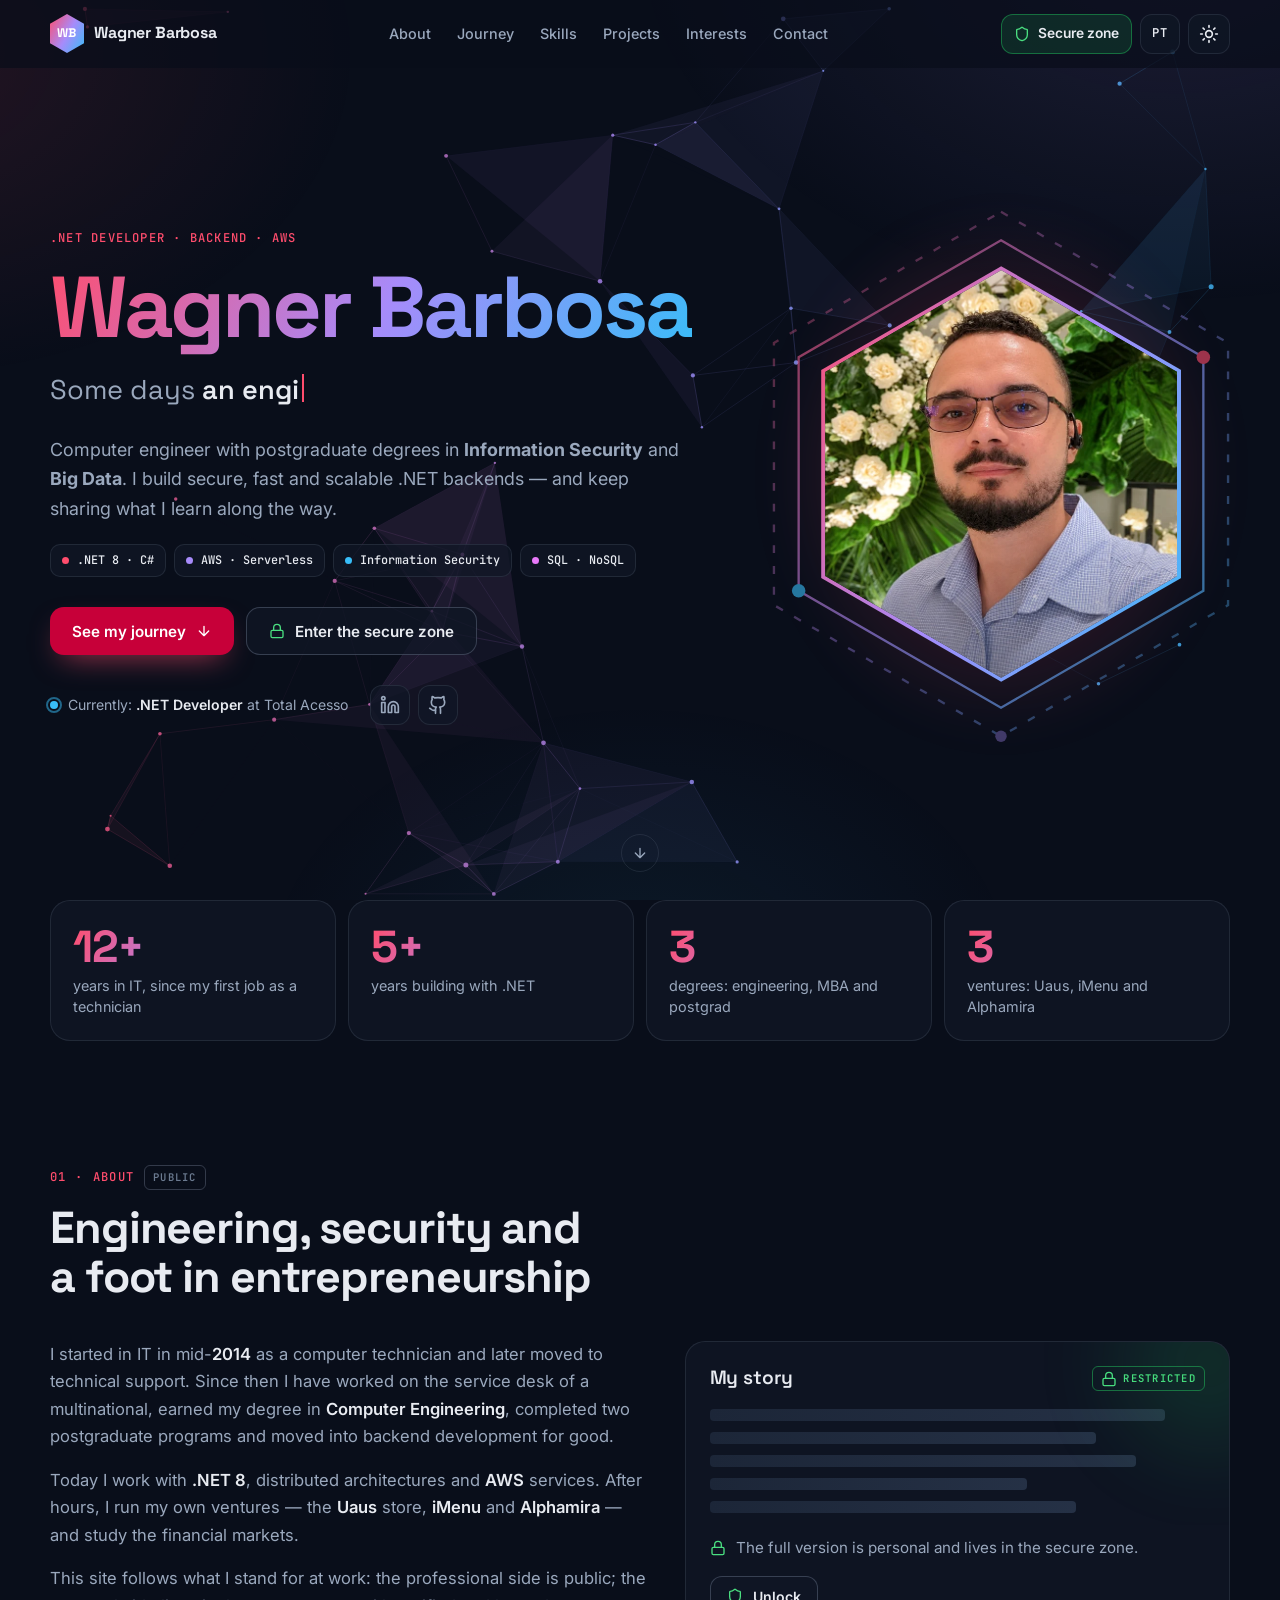
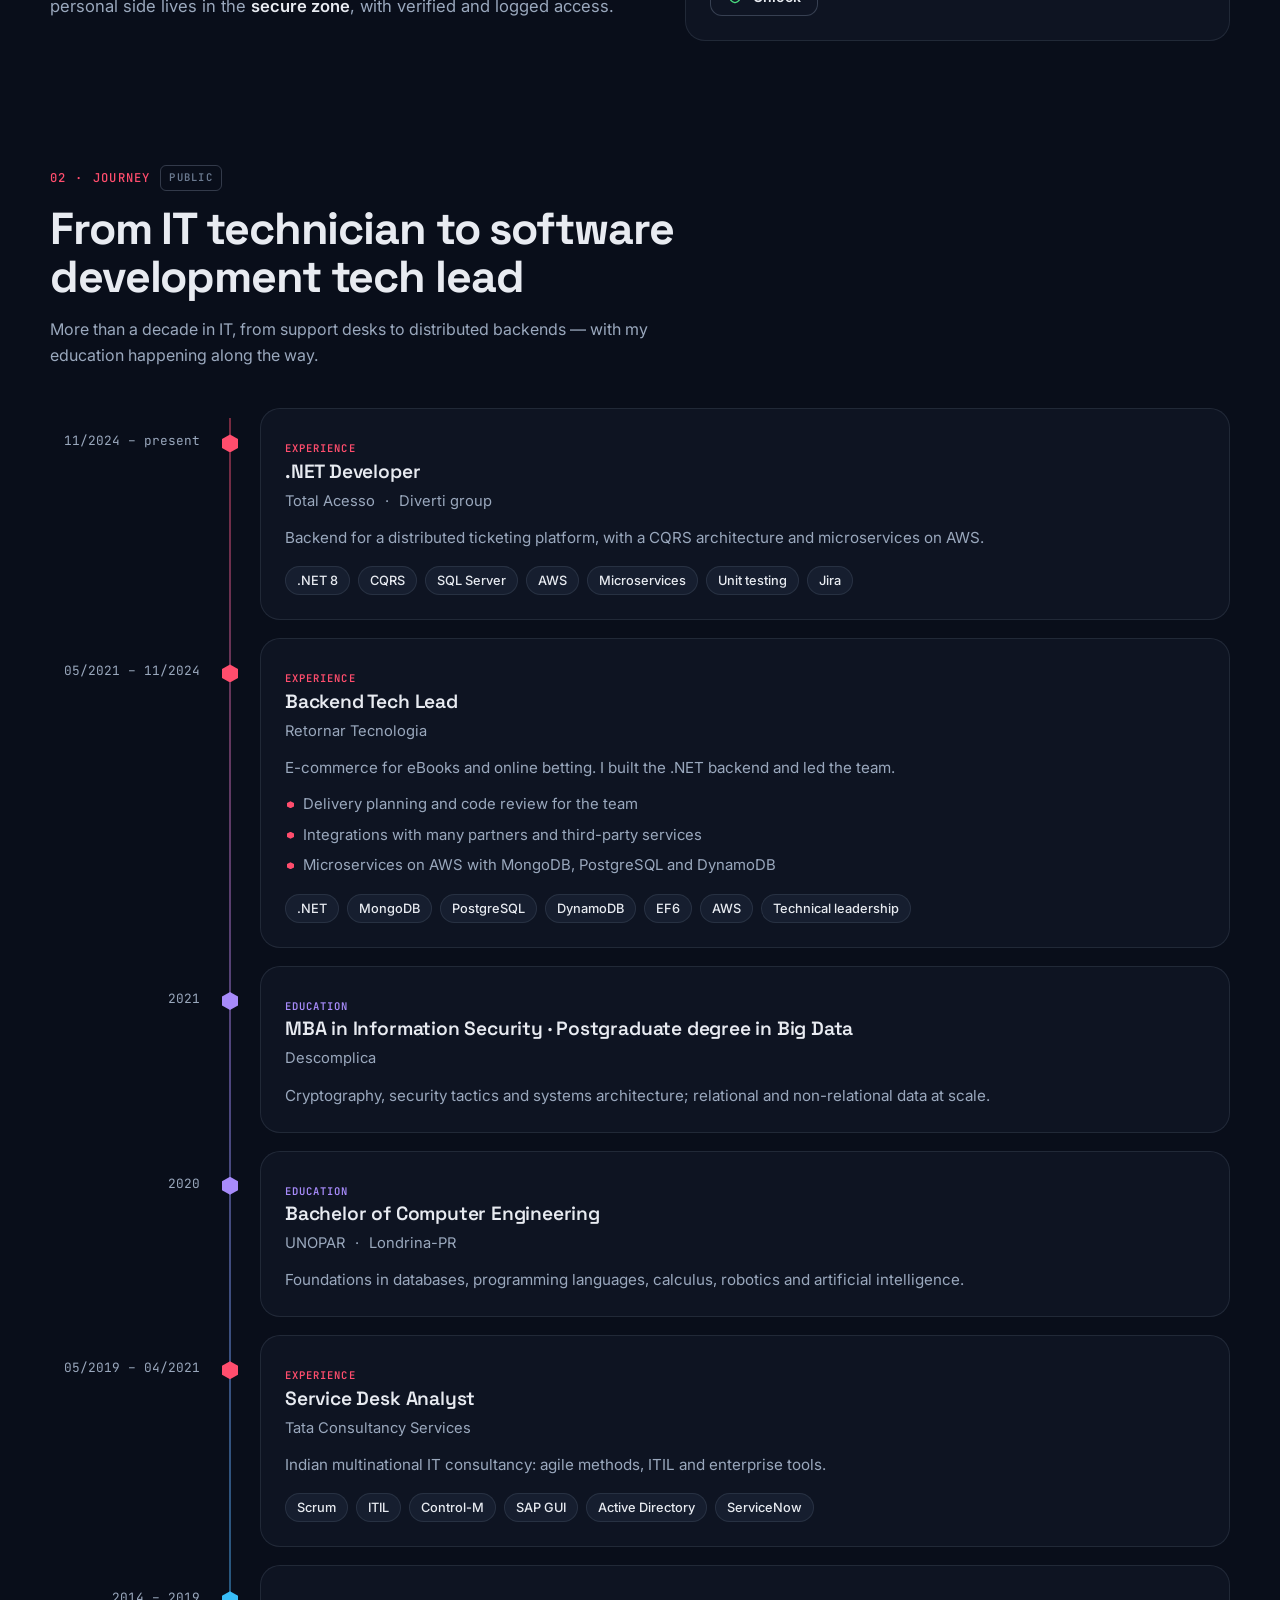
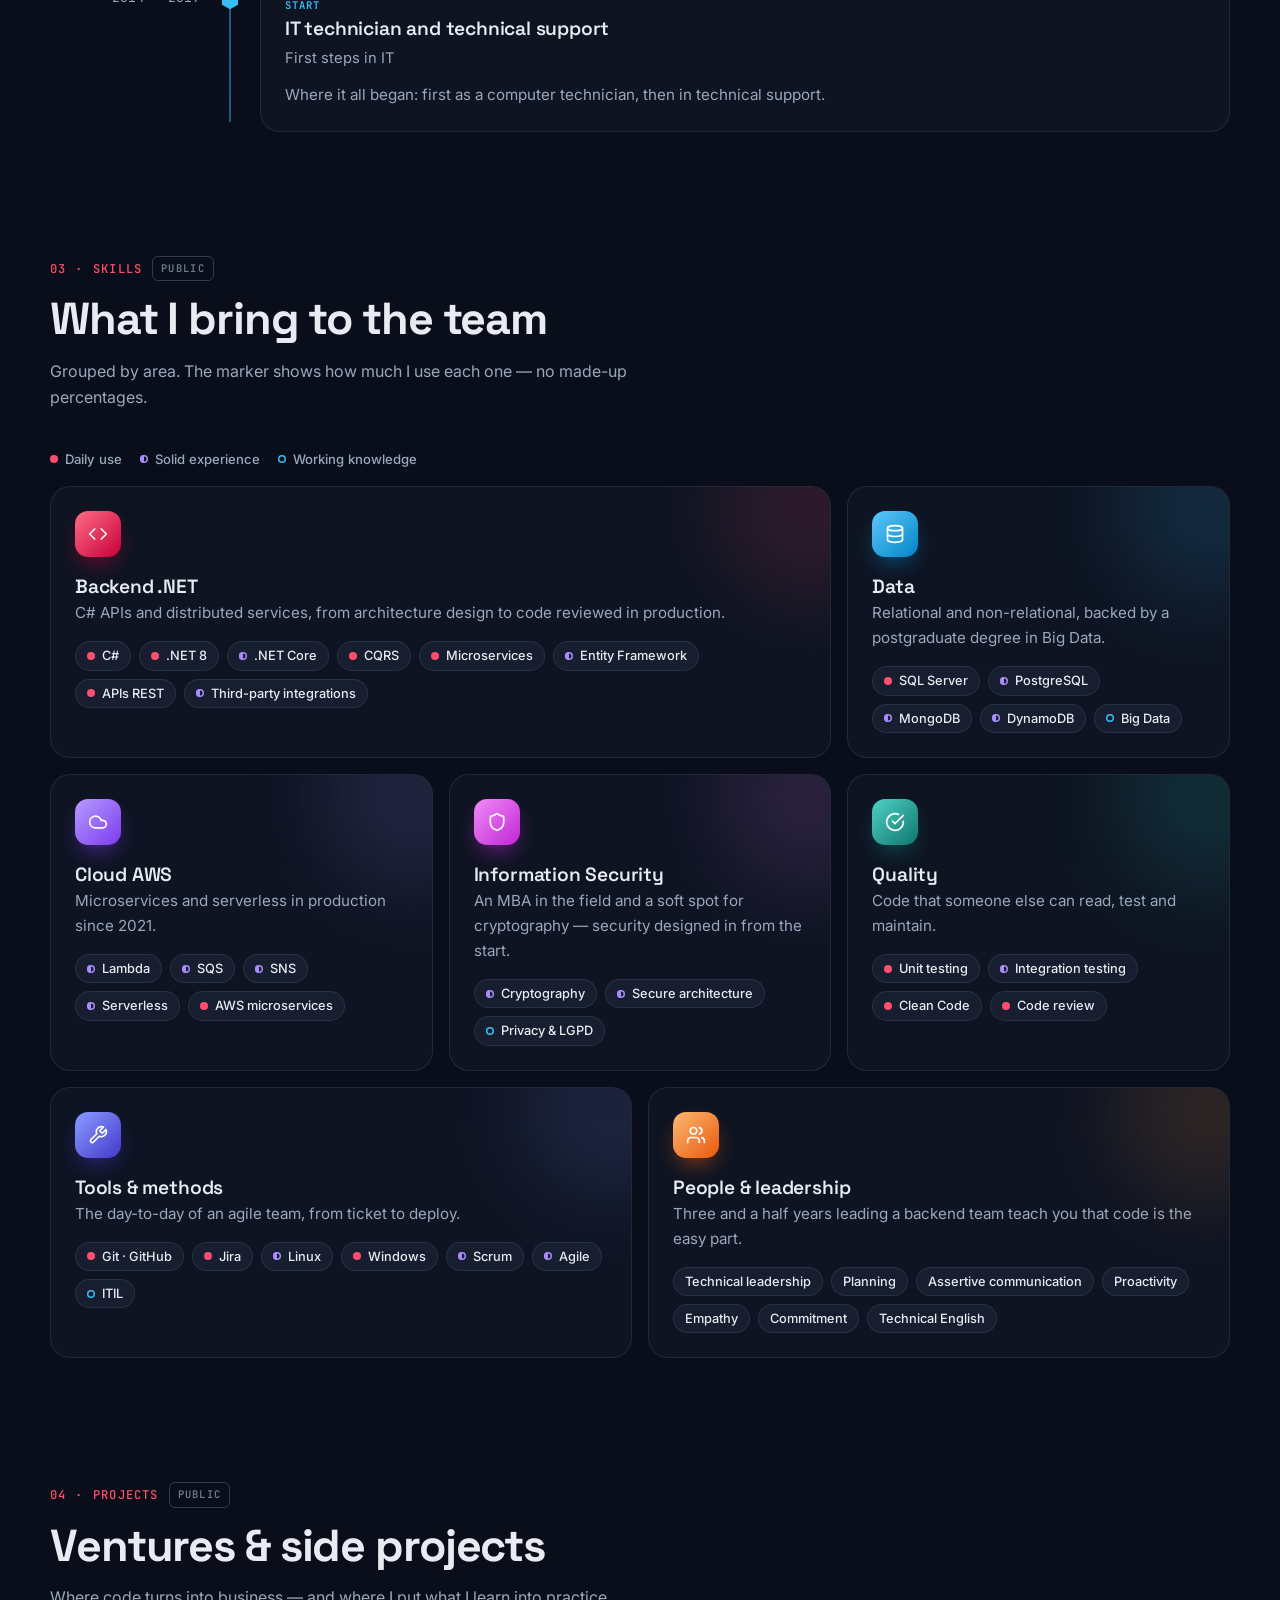
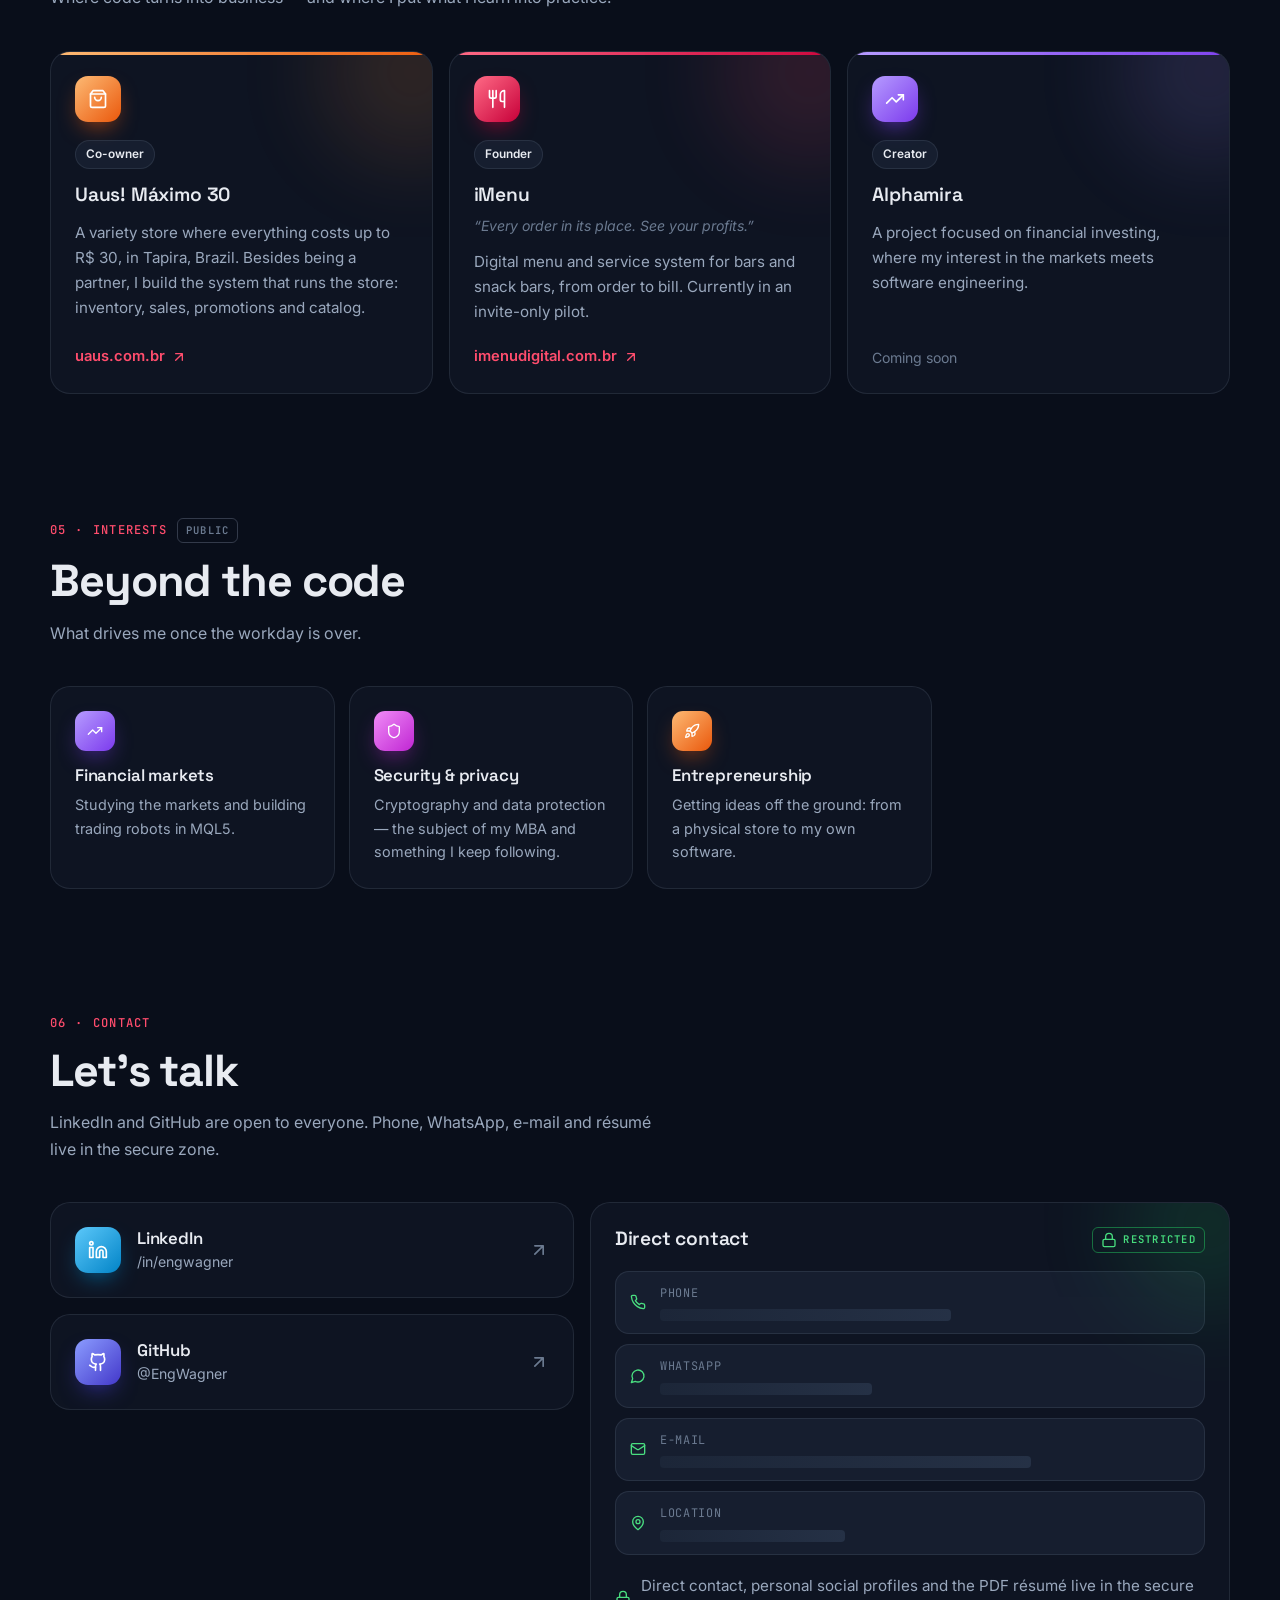
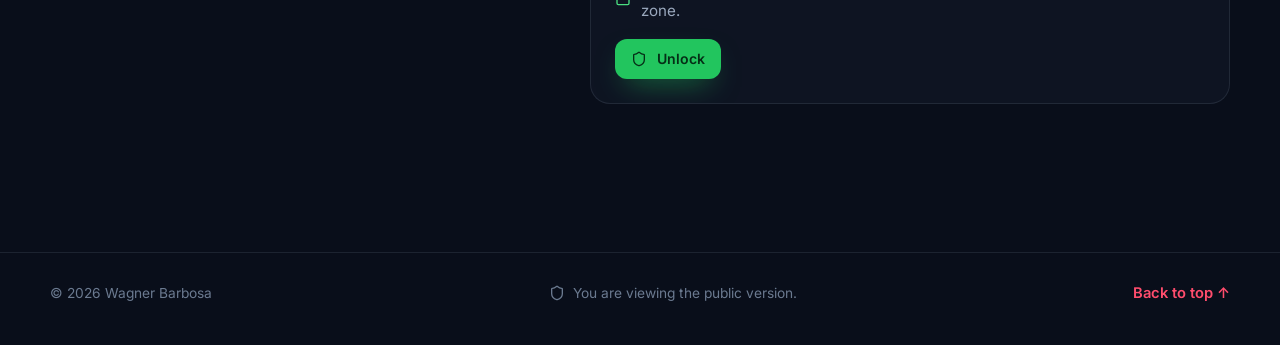
==== commit 7b0bae68: "Zona segura: aviso genérico de acesso recusado e consulta ao /status - Antes de mostrar o termo, o s" ====
--- a/en/index.html
+++ b/en/index.html
@@ -663,7 +663,7 @@
         </label>
         <div class="verify">
           <div class="turnstile-box" id="turnstile-box"></div>
-          <p class="fine"><svg class="i i-sm" aria-hidden="true"><use href="#i-shield"/></svg><span>Anti-bot check by Cloudflare (Turnstile).</span></p>
+          <p class="fine"><svg class="i i-sm" aria-hidden="true"><use href="#i-shield"/></svg><span>Anti-bot check by Cloudflare (Turnstile). For security, some connections may be declined automatically.</span></p>
         </div>
         <p class="zone-error" id="zone-error" role="alert" hidden></p>
       </div>
@@ -695,6 +695,19 @@
         </button>
       </div>
     </div>
+    <!-- Painel 3: acesso recusado — sem dizer o motivo (revelar a regra ensinaria a contorná-la) -->
+    <div data-pane="blocked" hidden>
+      <div class="zone-head tone-indigo">
+        <span class="card-glow" aria-hidden="true"></span>
+        <span class="card-icon"><svg class="i" aria-hidden="true"><use href="#i-lock"/></svg></span>
+        <h2 id="zone-blocked-title">Access unavailable right now</h2>
+        <p>Some risk signals were detected on this connection, so for security the secure zone can’t be opened right now. Please try again later or from another network.</p>
+        <button class="icon-btn zone-close" type="button" data-zone-close aria-label="Close"><svg class="i i-sm" aria-hidden="true"><use href="#i-x"/></svg></button>
+      </div>
+      <div class="zone-foot zone-foot-solo">
+        <button class="btn btn-ghost btn-sm" type="button" data-zone-close>Close</button>
+      </div>
+    </div>
   </dialog>
 
   <div class="toast" id="toast" role="status" aria-live="polite"><svg class="i i-sm" aria-hidden="true"><use href="#i-shield-check"/></svg><span id="toast-text"></span></div>
--- a/css/styles.css
+++ b/css/styles.css
@@ -561,6 +561,7 @@
 
 .zone-foot { padding: 0 26px 24px; display: flex; flex-wrap: wrap; gap: 10px; justify-content: flex-end; align-items: center; }
 .zone-foot .fine { margin-right: auto; }
+.zone-foot-solo { padding-top: 20px; }
 .btn[disabled] { opacity: .45; cursor: not-allowed; transform: none; box-shadow: none; }
 .fine { font-size: .78rem; color: var(--text-faint); line-height: 1.5; }
 
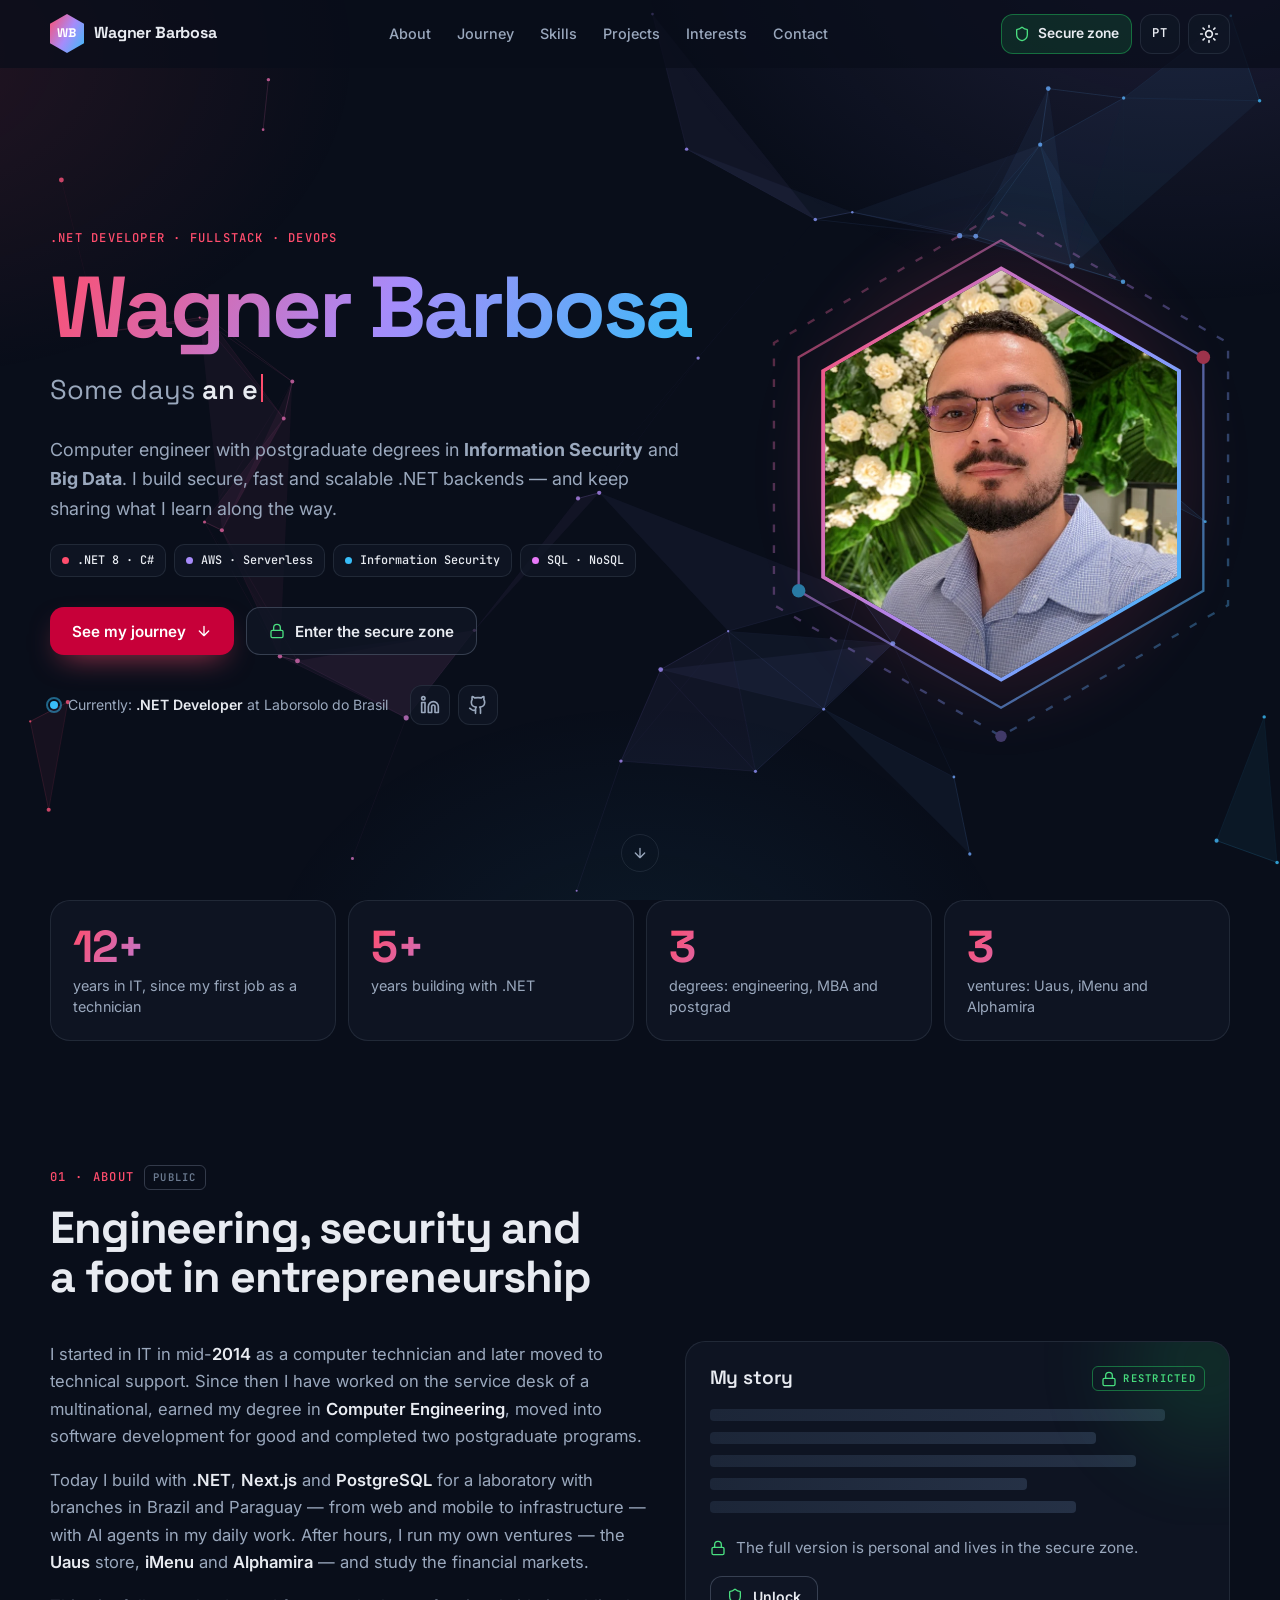
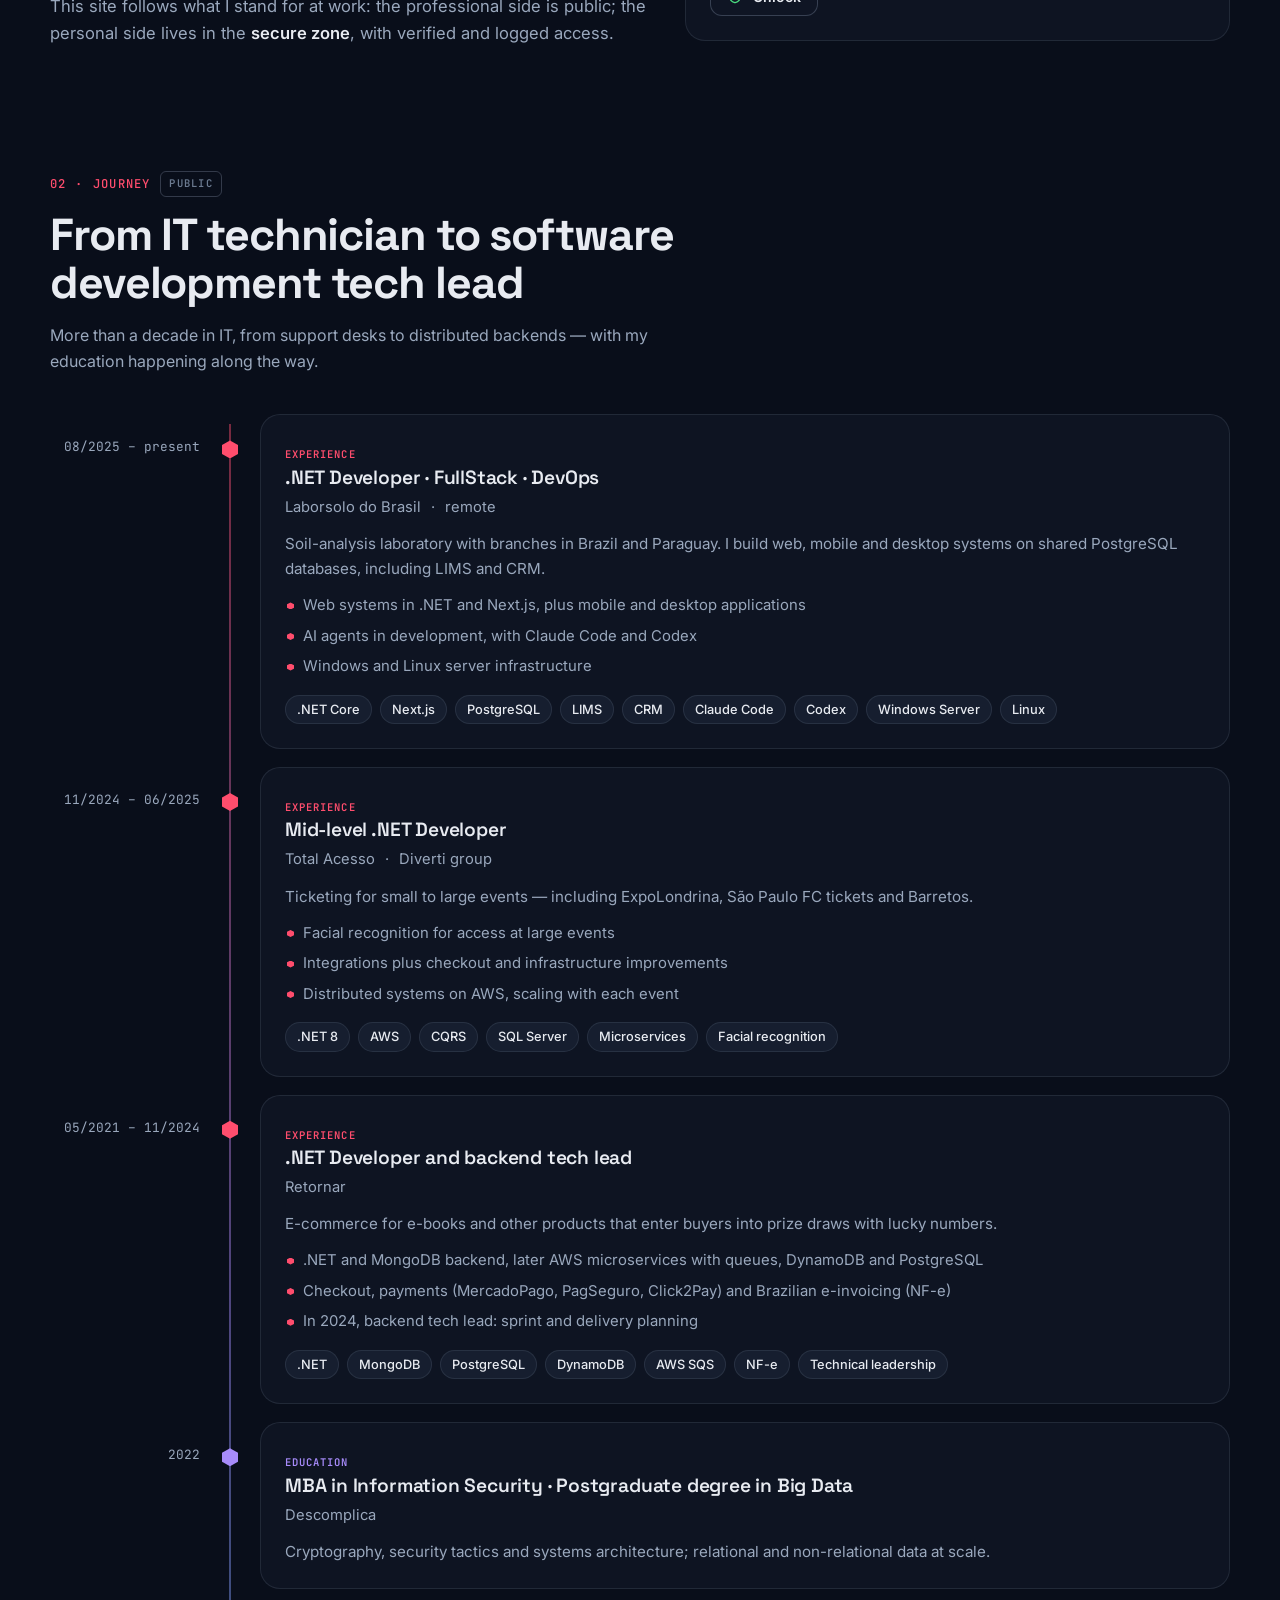
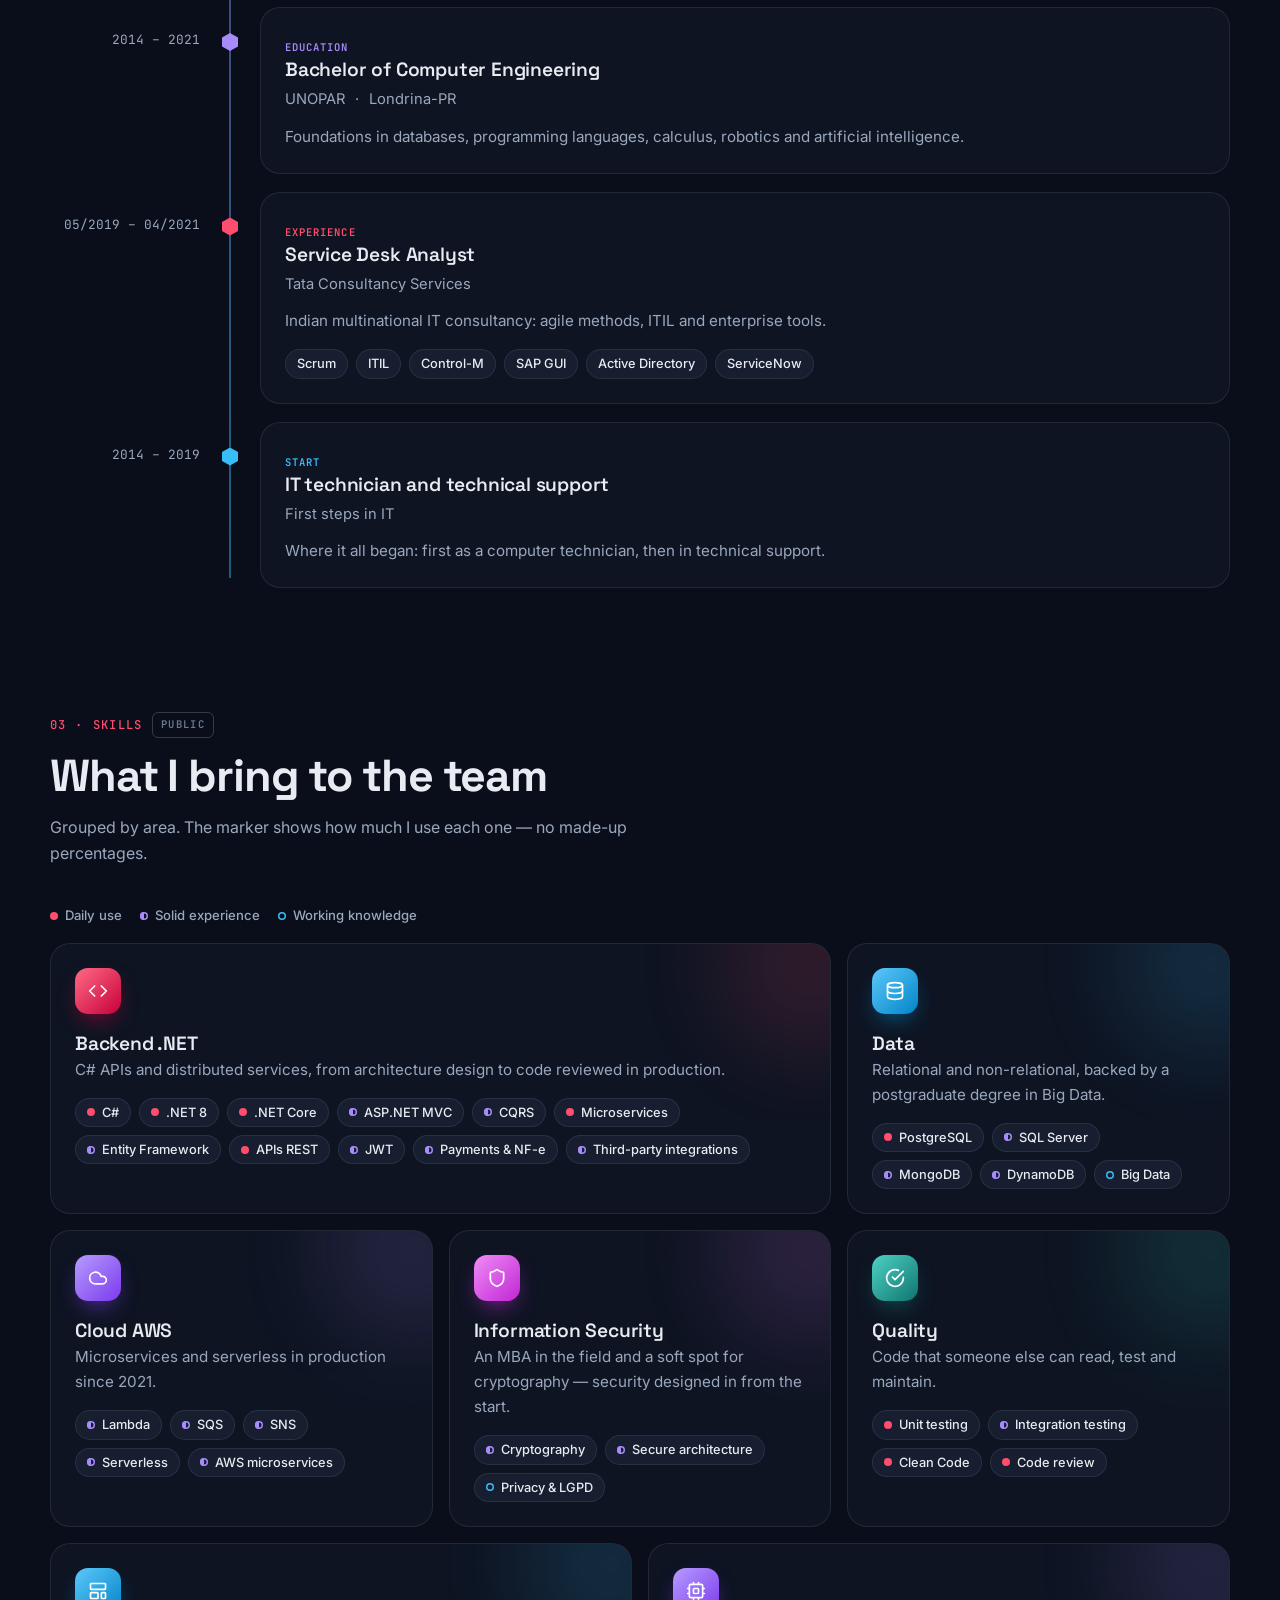
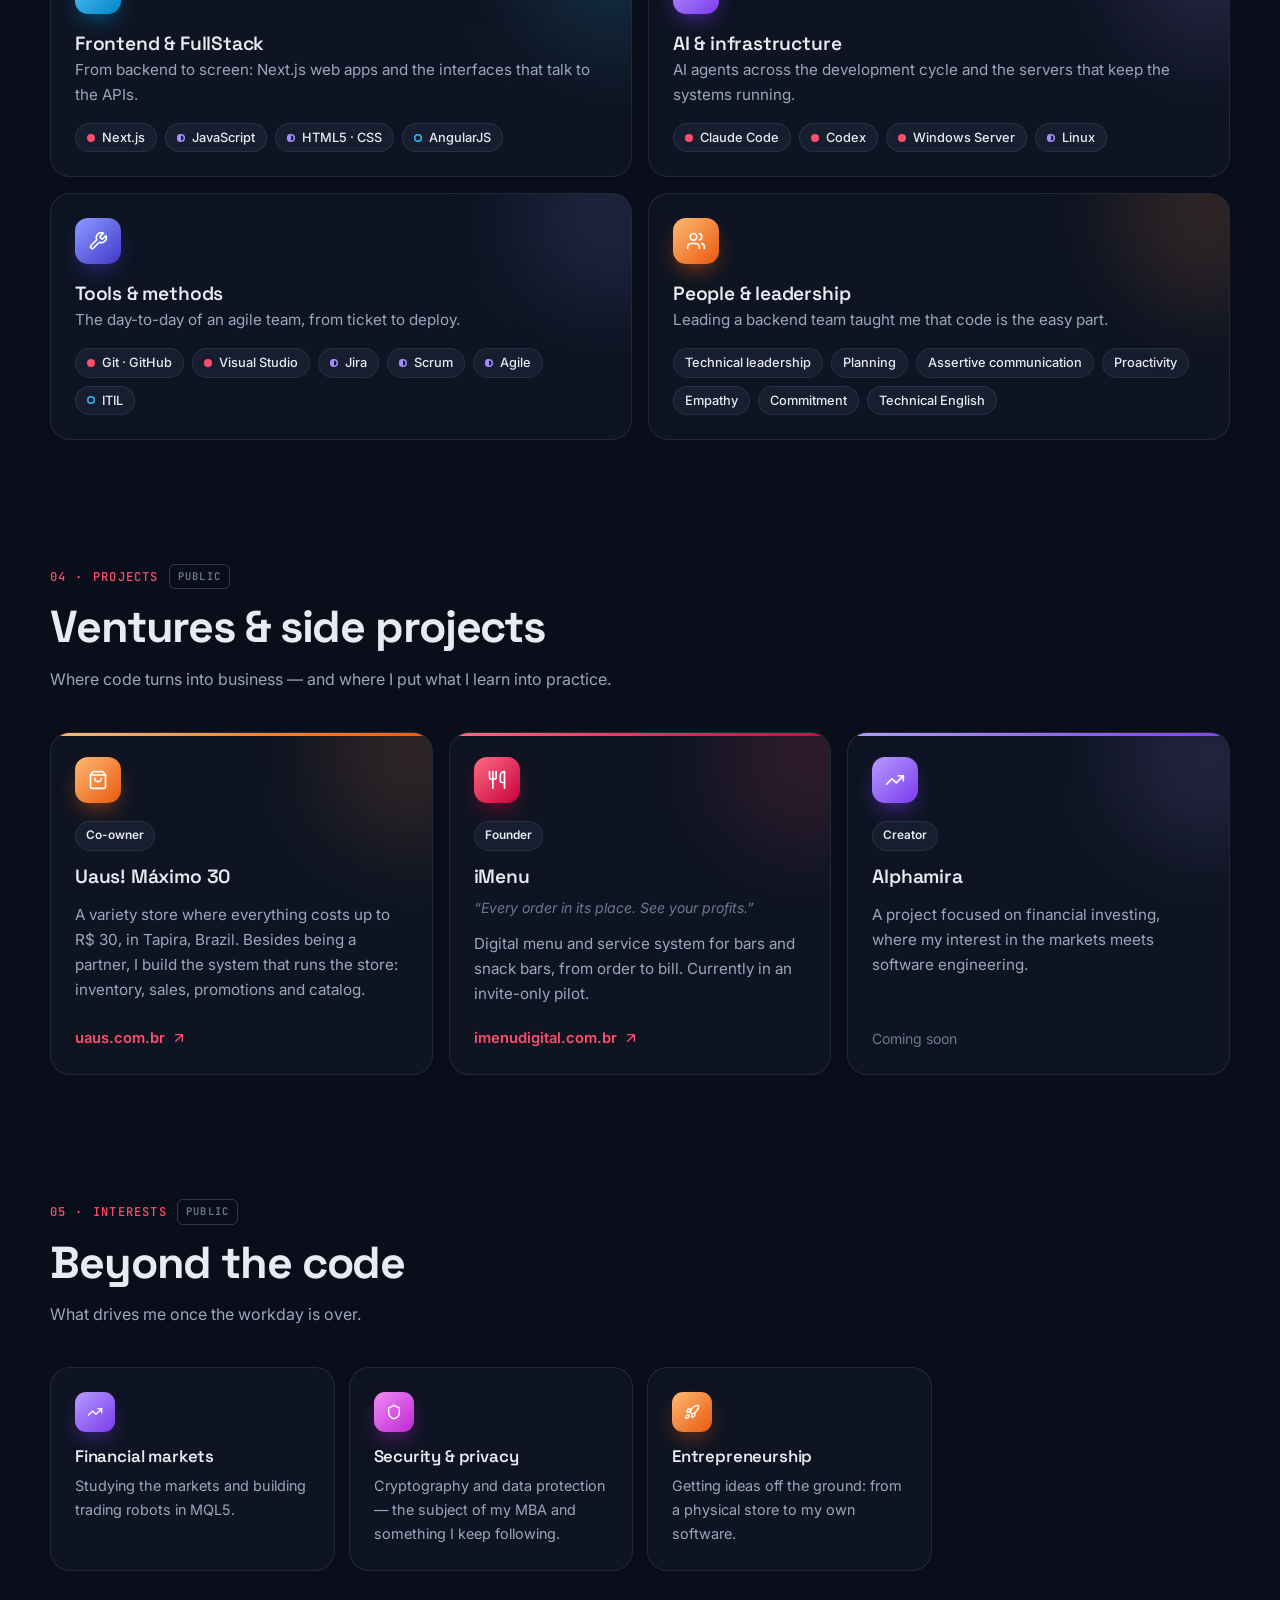
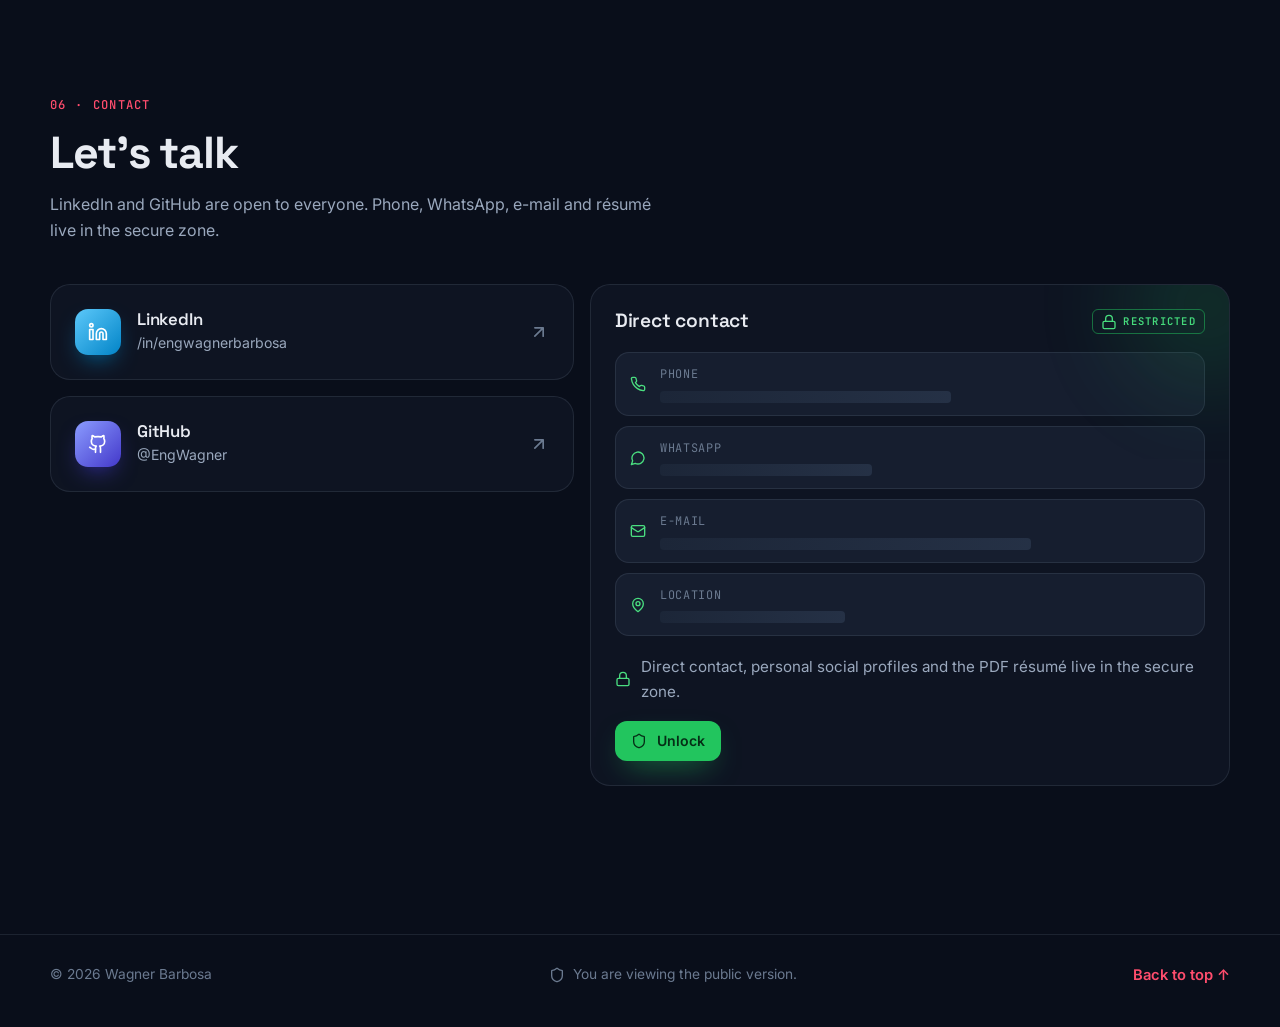
==== commit 72fe3e23: "Alinha o site ao LinkedIn: Laborsolo, datas, habilidades e novo perfil - Trajetória: Laborsolo do Br" ====
--- a/en/index.html
+++ b/en/index.html
@@ -76,10 +76,10 @@
     "url": "https://engwagner.com.br/en/",
     "image": "https://engwagner.com.br/images/wagner.webp",
     "jobTitle": ".NET Developer",
-    "worksFor": { "@type": "Organization", "name": "Total Acesso" },
+    "worksFor": { "@type": "Organization", "name": "Laborsolo do Brasil" },
     "alumniOf": { "@type": "CollegeOrUniversity", "name": "UNOPAR" },
-    "knowsAbout": [".NET", "C#", "CQRS", "AWS", "SQL Server", "PostgreSQL", "MongoDB", "DynamoDB", "Information Security", "Big Data"],
-    "sameAs": ["https://www.linkedin.com/in/engwagner/", "https://github.com/EngWagner"]
+    "knowsAbout": [".NET", "C#", "Next.js", "CQRS", "AWS", "SQL Server", "PostgreSQL", "MongoDB", "DynamoDB", "Information Security", "Big Data"],
+    "sameAs": ["https://www.linkedin.com/in/engwagnerbarbosa/", "https://github.com/EngWagner"]
   }
   </script>
 </head>
@@ -116,6 +116,8 @@
     <symbol id="i-utensils" viewBox="0 0 24 24"><path d="M3 2v7c0 1.1.9 2 2 2h4a2 2 0 0 0 2-2V2M7 2v20M21 15V2a5 5 0 0 0-5 5v6c0 1.1.9 2 2 2h3Zm0 0v7"/></symbol>
     <symbol id="i-rocket" viewBox="0 0 24 24"><path d="M4.5 16.5c-1.5 1.26-2 5-2 5s3.74-.5 5-2c.71-.84.7-2.13-.09-2.91a2.18 2.18 0 0 0-2.91-.09z"/><path d="m12 15-3-3a22 22 0 0 1 2-3.95A12.88 12.88 0 0 1 22 2c0 2.72-.78 7.5-6 11a22.35 22.35 0 0 1-4 2z"/><path d="M9 12H4s.55-3.03 2-4c1.62-1.08 5 0 5 0M12 15v5s3.03-.55 4-2c1.08-1.62 0-5 0-5"/></symbol>
     <symbol id="i-log-out" viewBox="0 0 24 24"><path d="M9 21H5a2 2 0 0 1-2-2V5a2 2 0 0 1 2-2h4"/><path d="m16 17 5-5-5-5M21 12H9"/></symbol>
+    <symbol id="i-layout" viewBox="0 0 24 24"><rect width="18" height="7" x="3" y="3" rx="1"/><rect width="9" height="7" x="3" y="14" rx="1"/><rect width="5" height="7" x="16" y="14" rx="1"/></symbol>
+    <symbol id="i-cpu" viewBox="0 0 24 24"><rect width="16" height="16" x="4" y="4" rx="2"/><rect width="6" height="6" x="9" y="9" rx="1"/><path d="M15 2v2M15 20v2M2 15h2M2 9h2M20 15h2M20 9h2M9 2v2M9 20v2"/></symbol>
     <symbol id="i-linkedin" viewBox="0 0 24 24"><path d="M16 8a6 6 0 0 1 6 6v7h-4v-7a2 2 0 0 0-2-2 2 2 0 0 0-2 2v7h-4v-7a6 6 0 0 1 6-6z"/><rect width="4" height="12" x="2" y="9"/><circle cx="4" cy="4" r="2"/></symbol>
     <symbol id="i-github" viewBox="0 0 24 24"><path d="M15 22v-4a4.8 4.8 0 0 0-1-3.5c3 0 6-2 6-5.5.08-1.25-.27-2.48-1-3.5.28-1.15.28-2.35 0-3.5 0 0-1 0-3 1.5-2.64-.5-5.36-.5-8 0C6 2 5 2 5 2c-.3 1.15-.3 2.35 0 3.5A5.403 5.403 0 0 0 4 9c0 3.5 3 5.5 6 5.5-.39.49-.68 1.05-.85 1.65-.17.6-.22 1.23-.15 1.85v4"/><path d="M9 18c-4.51 2-5-2-7-2"/></symbol>
     <symbol id="i-instagram" viewBox="0 0 24 24"><rect width="20" height="20" x="2" y="2" rx="5"/><path d="M16 11.37A4 4 0 1 1 12.63 8 4 4 0 0 1 16 11.37zM17.5 6.5h.01"/></symbol>
@@ -190,7 +192,7 @@
     <section class="hero" id="inicio">
       <div class="container hero-grid">
         <div class="hero-text">
-          <p class="eyebrow reveal">.NET Developer · Backend · AWS</p>
+          <p class="eyebrow reveal">.NET Developer · FullStack · DevOps</p>
           <h1 class="reveal"><span class="grad-text">Wagner Barbosa</span></h1>
           <p class="rotator reveal">
             <span>Some days</span>
@@ -218,9 +220,9 @@
             </span>
           </div>
           <div class="hero-meta reveal">
-            <span class="status"><span class="pulse" aria-hidden="true"></span><span>Currently: <strong>.NET Developer</strong> at Total Acesso</span></span>
+            <span class="status"><span class="pulse" aria-hidden="true"></span><span>Currently: <strong>.NET Developer</strong> at Laborsolo do Brasil</span></span>
             <div class="socials">
-              <a class="social" href="https://www.linkedin.com/in/engwagner/" target="_blank" rel="noopener noreferrer" aria-label="LinkedIn"><svg class="i" aria-hidden="true"><use href="#i-linkedin"/></svg></a>
+              <a class="social" href="https://www.linkedin.com/in/engwagnerbarbosa/" target="_blank" rel="noopener noreferrer" aria-label="LinkedIn"><svg class="i" aria-hidden="true"><use href="#i-linkedin"/></svg></a>
               <a class="social" href="https://github.com/EngWagner" target="_blank" rel="noopener noreferrer" aria-label="GitHub"><svg class="i" aria-hidden="true"><use href="#i-github"/></svg></a>
             </div>
           </div>
@@ -275,8 +277,8 @@
 
         <div class="about-grid">
           <div class="prose reveal">
-            <p>I started in IT in mid-<strong>2014</strong> as a computer technician and later moved to technical support. Since then I have worked on the service desk of a multinational, earned my degree in <strong>Computer Engineering</strong>, completed two postgraduate programs and moved into backend development for good.</p>
-            <p>Today I work with <strong>.NET 8</strong>, distributed architectures and <strong>AWS</strong> services. After hours, I run my own ventures — the <strong>Uaus</strong> store, <strong>iMenu</strong> and <strong>Alphamira</strong> — and study the financial markets.</p>
+            <p>I started in IT in mid-<strong>2014</strong> as a computer technician and later moved to technical support. Since then I have worked on the service desk of a multinational, earned my degree in <strong>Computer Engineering</strong>, moved into software development for good and completed two postgraduate programs.</p>
+            <p>Today I build with <strong>.NET</strong>, <strong>Next.js</strong> and <strong>PostgreSQL</strong> for a laboratory with branches in Brazil and Paraguay — from web and mobile to infrastructure — with AI agents in my daily work. After hours, I run my own ventures — the <strong>Uaus</strong> store, <strong>iMenu</strong> and <strong>Alphamira</strong> — and study the financial markets.</p>
             <p>This site follows what I stand for at work: the professional side is public; the personal side lives in the <strong>secure zone</strong>, with verified and logged access.</p>
           </div>
 
@@ -308,45 +310,68 @@
 
         <ol class="timeline">
           <!-- ITEM DA TRAJETÓRIA — copie o <li> inteiro (nos dois idiomas).
-               data-tipo: experiencia | formacao | inicio. O id vira link direto (#xp-...). -->
-          <li class="tl-item reveal" data-tipo="experiencia" id="xp-total-acesso">
-            <p class="tl-date"><time datetime="2024-11">11/2024</time> – <span>present</span></p>
+               data-tipo: experiencia | formacao | inicio. O id vira link direto (#xp-...).
+               Ordem: do mais recente para o mais antigo (pela data de término). -->
+          <li class="tl-item reveal" data-tipo="experiencia" id="xp-laborsolo">
+            <p class="tl-date"><time datetime="2025-08">08/2025</time> – <span>present</span></p>
             <span class="tl-marker" aria-hidden="true"></span>
             <article class="card tl-card">
               <span class="type-pill">Experience</span>
-              <h3>.NET Developer</h3>
-              <p class="org"><span>Total Acesso</span><span aria-hidden="true">·</span><span>Diverti group</span></p>
-              <p>Backend for a distributed ticketing platform, with a CQRS architecture and microservices on AWS.</p>
+              <h3>.NET Developer · FullStack · DevOps</h3>
+              <p class="org"><span>Laborsolo do Brasil</span><span aria-hidden="true">·</span><span>remote</span></p>
+              <p>Soil-analysis laboratory with branches in Brazil and Paraguay. I build web, mobile and desktop systems on shared PostgreSQL databases, including LIMS and CRM.</p>
+              <ul class="highlights">
+                <li>Web systems in .NET and Next.js, plus mobile and desktop applications</li>
+                <li>AI agents in development, with Claude Code and Codex</li>
+                <li>Windows and Linux server infrastructure</li>
+              </ul>
               <ul class="chips" aria-label="Technologies">
-                <li class="chip">.NET 8</li><li class="chip">CQRS</li><li class="chip">SQL Server</li><li class="chip">AWS</li>
-                <li class="chip">Microservices</li><li class="chip">Unit testing</li><li class="chip">Jira</li>
+                <li class="chip">.NET Core</li><li class="chip">Next.js</li><li class="chip">PostgreSQL</li><li class="chip">LIMS</li><li class="chip">CRM</li><li class="chip">Claude Code</li><li class="chip">Codex</li><li class="chip">Windows Server</li><li class="chip">Linux</li>
               </ul>
             </article>
           </li>
           <!-- /ITEM DA TRAJETÓRIA -->
+
+          <li class="tl-item reveal" data-tipo="experiencia" id="xp-total-acesso">
+            <p class="tl-date"><time datetime="2024-11">11/2024</time> – <time datetime="2025-06">06/2025</time></p>
+            <span class="tl-marker" aria-hidden="true"></span>
+            <article class="card tl-card">
+              <span class="type-pill">Experience</span>
+              <h3>Mid-level .NET Developer</h3>
+              <p class="org"><span>Total Acesso</span><span aria-hidden="true">·</span><span>Diverti group</span></p>
+              <p>Ticketing for small to large events — including ExpoLondrina, São Paulo FC tickets and Barretos.</p>
+              <ul class="highlights">
+                <li>Facial recognition for access at large events</li>
+                <li>Integrations plus checkout and infrastructure improvements</li>
+                <li>Distributed systems on AWS, scaling with each event</li>
+              </ul>
+              <ul class="chips" aria-label="Technologies">
+                <li class="chip">.NET 8</li><li class="chip">AWS</li><li class="chip">CQRS</li><li class="chip">SQL Server</li><li class="chip">Microservices</li><li class="chip">Facial recognition</li>
+              </ul>
+            </article>
+          </li>
 
           <li class="tl-item reveal" data-tipo="experiencia" id="xp-retornar">
             <p class="tl-date"><time datetime="2021-05">05/2021</time> – <time datetime="2024-11">11/2024</time></p>
             <span class="tl-marker" aria-hidden="true"></span>
             <article class="card tl-card">
               <span class="type-pill">Experience</span>
-              <h3>Backend Tech Lead</h3>
-              <p class="org"><span>Retornar Tecnologia</span></p>
-              <p>E-commerce for eBooks and online betting. I built the .NET backend and led the team.</p>
+              <h3>.NET Developer and backend tech lead</h3>
+              <p class="org"><span>Retornar</span></p>
+              <p>E-commerce for e-books and other products that enter buyers into prize draws with lucky numbers.</p>
               <ul class="highlights">
-                <li>Delivery planning and code review for the team</li>
-                <li>Integrations with many partners and third-party services</li>
-                <li>Microservices on AWS with MongoDB, PostgreSQL and DynamoDB</li>
+                <li>.NET and MongoDB backend, later AWS microservices with queues, DynamoDB and PostgreSQL</li>
+                <li>Checkout, payments (MercadoPago, PagSeguro, Click2Pay) and Brazilian e-invoicing (NF-e)</li>
+                <li>In 2024, backend tech lead: sprint and delivery planning</li>
               </ul>
               <ul class="chips" aria-label="Technologies">
-                <li class="chip">.NET</li><li class="chip">MongoDB</li><li class="chip">PostgreSQL</li><li class="chip">DynamoDB</li>
-                <li class="chip">EF6</li><li class="chip">AWS</li><li class="chip">Technical leadership</li>
+                <li class="chip">.NET</li><li class="chip">MongoDB</li><li class="chip">PostgreSQL</li><li class="chip">DynamoDB</li><li class="chip">AWS SQS</li><li class="chip">NF-e</li><li class="chip">Technical leadership</li>
               </ul>
             </article>
           </li>
 
           <li class="tl-item reveal" data-tipo="formacao" id="edu-pos">
-            <p class="tl-date"><time datetime="2021">2021</time></p>
+            <p class="tl-date"><time datetime="2022">2022</time></p>
             <span class="tl-marker" aria-hidden="true"></span>
             <article class="card tl-card">
               <span class="type-pill">Education</span>
@@ -357,7 +382,7 @@
           </li>
 
           <li class="tl-item reveal" data-tipo="formacao" id="edu-engenharia">
-            <p class="tl-date"><time datetime="2020">2020</time></p>
+            <p class="tl-date"><time datetime="2014">2014</time> – <time datetime="2021-12">2021</time></p>
             <span class="tl-marker" aria-hidden="true"></span>
             <article class="card tl-card">
               <span class="type-pill">Education</span>
@@ -422,10 +447,7 @@
             <h3>Backend .NET</h3>
             <p>C# APIs and distributed services, from architecture design to code reviewed in production.</p>
             <ul class="chips">
-              <li class="chip" data-nivel="diario">C#</li><li class="chip" data-nivel="diario">.NET 8</li><li class="chip" data-nivel="solido">.NET Core</li>
-              <li class="chip" data-nivel="diario">CQRS</li><li class="chip" data-nivel="diario">Microservices</li>
-              <li class="chip" data-nivel="solido">Entity Framework</li><li class="chip" data-nivel="diario">APIs REST</li>
-              <li class="chip" data-nivel="solido">Third-party integrations</li>
+              <li class="chip" data-nivel="diario">C#</li><li class="chip" data-nivel="diario">.NET 8</li><li class="chip" data-nivel="diario">.NET Core</li><li class="chip" data-nivel="solido">ASP.NET MVC</li><li class="chip" data-nivel="solido">CQRS</li><li class="chip" data-nivel="diario">Microservices</li><li class="chip" data-nivel="solido">Entity Framework</li><li class="chip" data-nivel="diario">APIs REST</li><li class="chip" data-nivel="solido">JWT</li><li class="chip" data-nivel="solido">Payments & NF-e</li><li class="chip" data-nivel="solido">Third-party integrations</li>
             </ul>
           </article>
           <!-- /CATEGORIA DE HABILIDADE -->
@@ -436,8 +458,7 @@
             <h3>Data</h3>
             <p>Relational and non-relational, backed by a postgraduate degree in Big Data.</p>
             <ul class="chips">
-              <li class="chip" data-nivel="diario">SQL Server</li><li class="chip" data-nivel="solido">PostgreSQL</li>
-              <li class="chip" data-nivel="solido">MongoDB</li><li class="chip" data-nivel="solido">DynamoDB</li><li class="chip" data-nivel="conhecimento">Big Data</li>
+              <li class="chip" data-nivel="diario">PostgreSQL</li><li class="chip" data-nivel="solido">SQL Server</li><li class="chip" data-nivel="solido">MongoDB</li><li class="chip" data-nivel="solido">DynamoDB</li><li class="chip" data-nivel="conhecimento">Big Data</li>
             </ul>
           </article>
 
@@ -447,8 +468,7 @@
             <h3>Cloud AWS</h3>
             <p>Microservices and serverless in production since 2021.</p>
             <ul class="chips">
-              <li class="chip" data-nivel="solido">Lambda</li><li class="chip" data-nivel="solido">SQS</li><li class="chip" data-nivel="solido">SNS</li>
-              <li class="chip" data-nivel="solido">Serverless</li><li class="chip" data-nivel="diario">AWS microservices</li>
+              <li class="chip" data-nivel="solido">Lambda</li><li class="chip" data-nivel="solido">SQS</li><li class="chip" data-nivel="solido">SNS</li><li class="chip" data-nivel="solido">Serverless</li><li class="chip" data-nivel="solido">AWS microservices</li>
             </ul>
           </article>
 
@@ -458,9 +478,7 @@
             <h3>Information Security</h3>
             <p>An MBA in the field and a soft spot for cryptography — security designed in from the start.</p>
             <ul class="chips">
-              <li class="chip" data-nivel="solido">Cryptography</li>
-              <li class="chip" data-nivel="solido">Secure architecture</li>
-              <li class="chip" data-nivel="conhecimento">Privacy & LGPD</li>
+              <li class="chip" data-nivel="solido">Cryptography</li><li class="chip" data-nivel="solido">Secure architecture</li><li class="chip" data-nivel="conhecimento">Privacy & LGPD</li>
             </ul>
           </article>
 
@@ -470,8 +488,27 @@
             <h3>Quality</h3>
             <p>Code that someone else can read, test and maintain.</p>
             <ul class="chips">
-              <li class="chip" data-nivel="diario">Unit testing</li><li class="chip" data-nivel="solido">Integration testing</li>
-              <li class="chip" data-nivel="diario">Clean Code</li><li class="chip" data-nivel="diario">Code review</li>
+              <li class="chip" data-nivel="diario">Unit testing</li><li class="chip" data-nivel="solido">Integration testing</li><li class="chip" data-nivel="diario">Clean Code</li><li class="chip" data-nivel="diario">Code review</li>
+            </ul>
+          </article>
+
+          <article class="card reveal tone-sky is-half">
+            <span class="card-glow" aria-hidden="true"></span>
+            <span class="card-icon"><svg class="i" aria-hidden="true"><use href="#i-layout"/></svg></span>
+            <h3>Frontend & FullStack</h3>
+            <p>From backend to screen: Next.js web apps and the interfaces that talk to the APIs.</p>
+            <ul class="chips">
+              <li class="chip" data-nivel="diario">Next.js</li><li class="chip" data-nivel="solido">JavaScript</li><li class="chip" data-nivel="solido">HTML5 · CSS</li><li class="chip" data-nivel="conhecimento">AngularJS</li>
+            </ul>
+          </article>
+
+          <article class="card reveal tone-violet is-half">
+            <span class="card-glow" aria-hidden="true"></span>
+            <span class="card-icon"><svg class="i" aria-hidden="true"><use href="#i-cpu"/></svg></span>
+            <h3>AI & infrastructure</h3>
+            <p>AI agents across the development cycle and the servers that keep the systems running.</p>
+            <ul class="chips">
+              <li class="chip" data-nivel="diario">Claude Code</li><li class="chip" data-nivel="diario">Codex</li><li class="chip" data-nivel="diario">Windows Server</li><li class="chip" data-nivel="solido">Linux</li>
             </ul>
           </article>
 
@@ -481,8 +518,7 @@
             <h3>Tools & methods</h3>
             <p>The day-to-day of an agile team, from ticket to deploy.</p>
             <ul class="chips">
-              <li class="chip" data-nivel="diario">Git · GitHub</li><li class="chip" data-nivel="diario">Jira</li><li class="chip" data-nivel="solido">Linux</li>
-              <li class="chip" data-nivel="diario">Windows</li><li class="chip" data-nivel="solido">Scrum</li><li class="chip" data-nivel="solido">Agile</li><li class="chip" data-nivel="conhecimento">ITIL</li>
+              <li class="chip" data-nivel="diario">Git · GitHub</li><li class="chip" data-nivel="diario">Visual Studio</li><li class="chip" data-nivel="solido">Jira</li><li class="chip" data-nivel="solido">Scrum</li><li class="chip" data-nivel="solido">Agile</li><li class="chip" data-nivel="conhecimento">ITIL</li>
             </ul>
           </article>
 
@@ -490,11 +526,9 @@
             <span class="card-glow" aria-hidden="true"></span>
             <span class="card-icon"><svg class="i" aria-hidden="true"><use href="#i-users"/></svg></span>
             <h3>People & leadership</h3>
-            <p>Three and a half years leading a backend team teach you that code is the easy part.</p>
-            <ul class="chips">
-              <li class="chip">Technical leadership</li><li class="chip">Planning</li>
-              <li class="chip">Assertive communication</li><li class="chip">Proactivity</li>
-              <li class="chip">Empathy</li><li class="chip">Commitment</li><li class="chip">Technical English</li>
+            <p>Leading a backend team taught me that code is the easy part.</p>
+            <ul class="chips">
+              <li class="chip">Technical leadership</li><li class="chip">Planning</li><li class="chip">Assertive communication</li><li class="chip">Proactivity</li><li class="chip">Empathy</li><li class="chip">Commitment</li><li class="chip">Technical English</li>
             </ul>
           </article>
         </div>
@@ -587,9 +621,9 @@
 
         <div class="contact-grid">
           <div class="contact-public">
-            <a class="card contact-card reveal tone-sky" href="https://www.linkedin.com/in/engwagner/" target="_blank" rel="noopener noreferrer">
+            <a class="card contact-card reveal tone-sky" href="https://www.linkedin.com/in/engwagnerbarbosa/" target="_blank" rel="noopener noreferrer">
               <span class="card-icon"><svg class="i" aria-hidden="true"><use href="#i-linkedin"/></svg></span>
-              <div><h3>LinkedIn</h3><p>/in/engwagner</p></div>
+              <div><h3>LinkedIn</h3><p>/in/engwagnerbarbosa</p></div>
               <svg class="i i-arrow" aria-hidden="true"><use href="#i-arrow-up-right"/></svg>
             </a>
             <a class="card contact-card reveal tone-indigo" href="https://github.com/EngWagner" target="_blank" rel="noopener noreferrer">
@@ -668,7 +702,7 @@
         <p class="zone-error" id="zone-error" role="alert" hidden></p>
       </div>
       <div class="zone-foot">
-        <p class="fine">Requests to access or delete the record: via LinkedIn (/in/engwagner).</p>
+        <p class="fine">Requests to access or delete the record: via LinkedIn (/in/engwagnerbarbosa).</p>
         <button class="btn btn-ghost btn-sm" type="button" data-zone-close>Cancel</button>
         <button class="btn btn-zone btn-sm" type="button" id="zone-enter" disabled>
           <svg class="i i-sm" aria-hidden="true"><use href="#i-shield-check"/></svg><span>Enter</span>
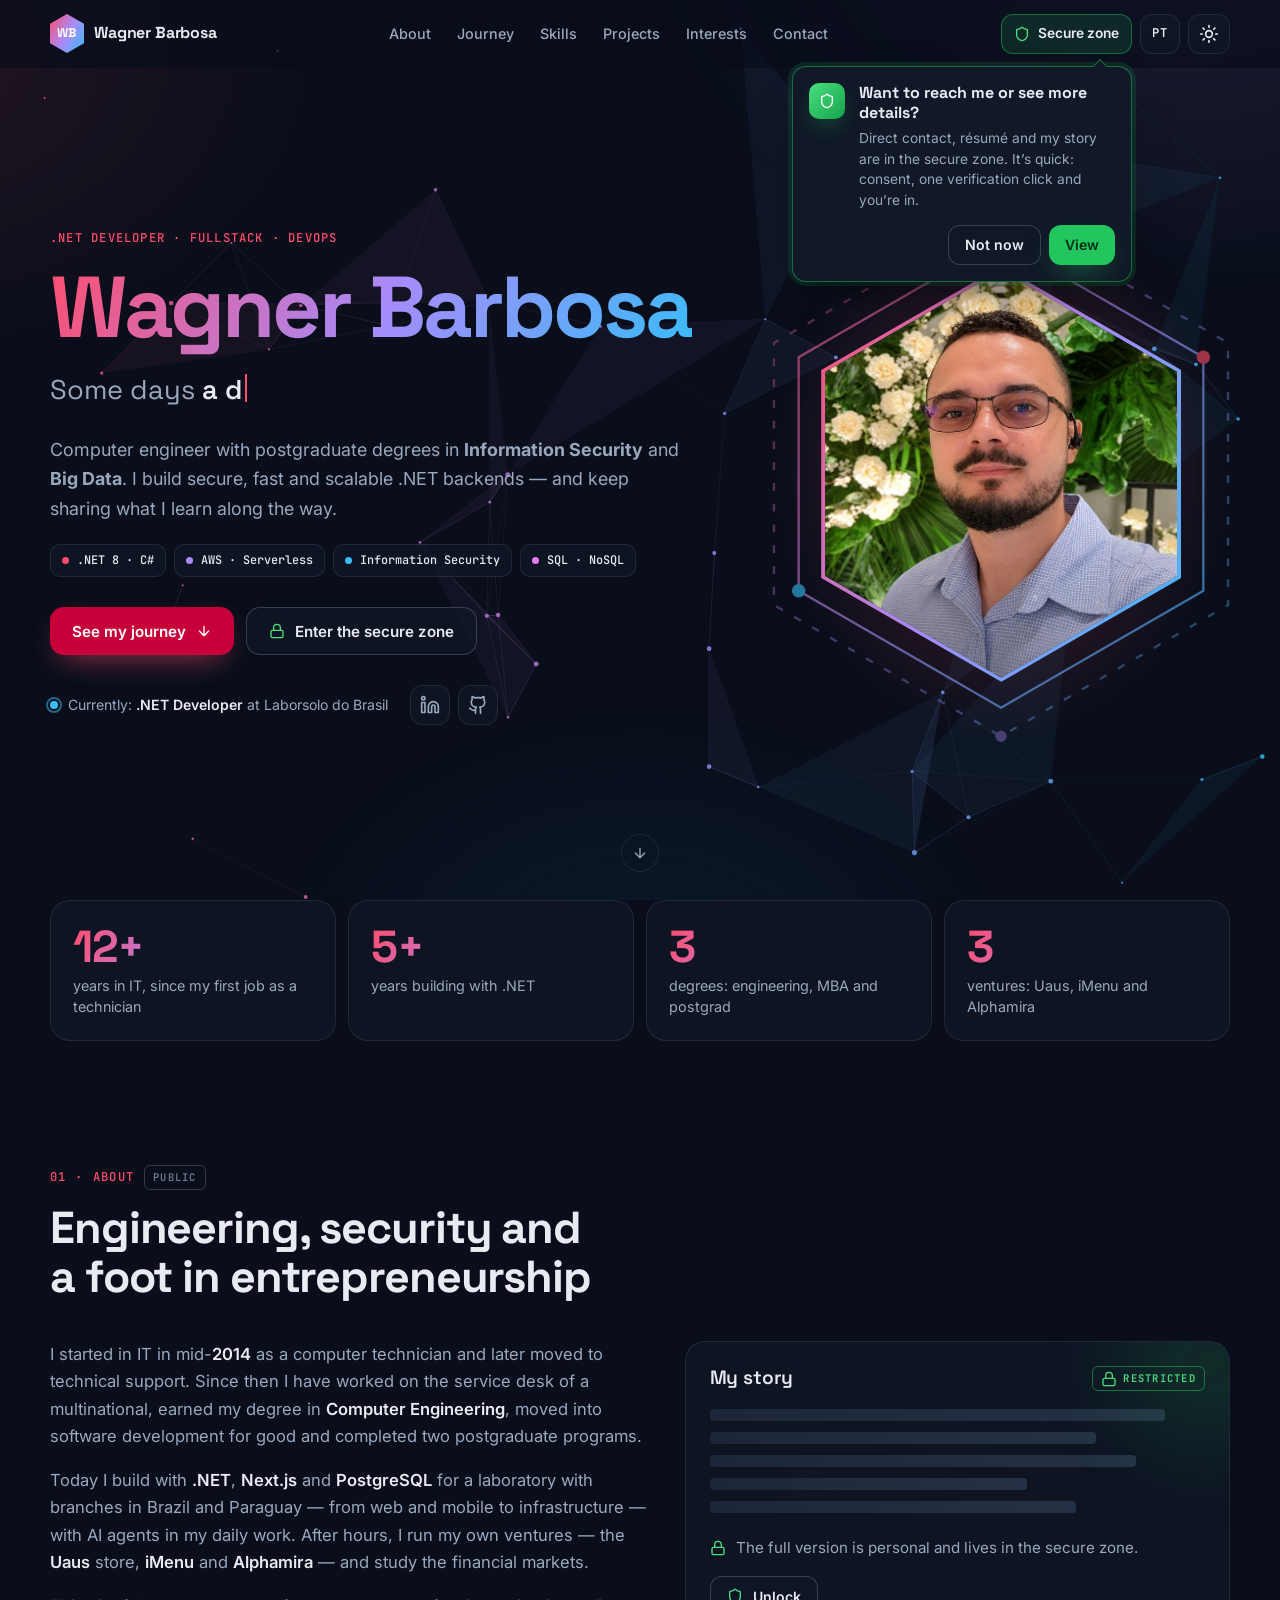
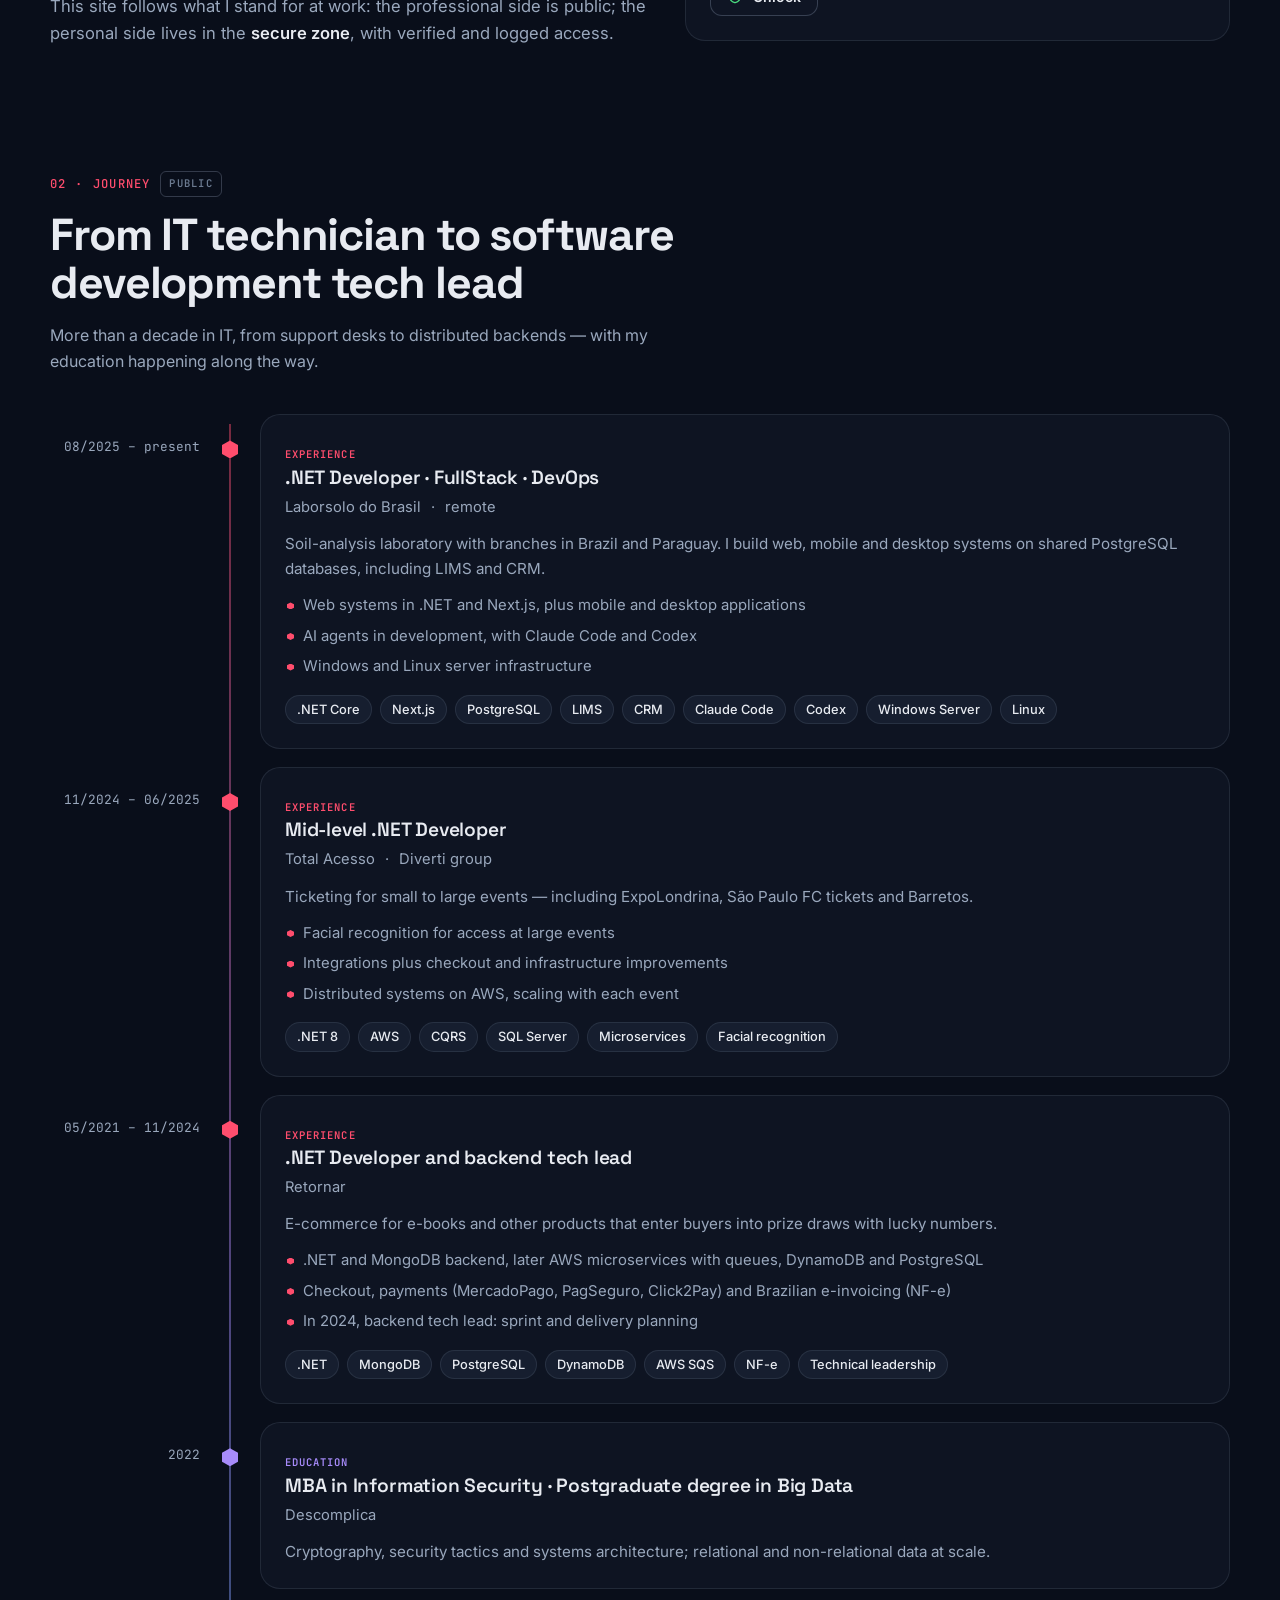
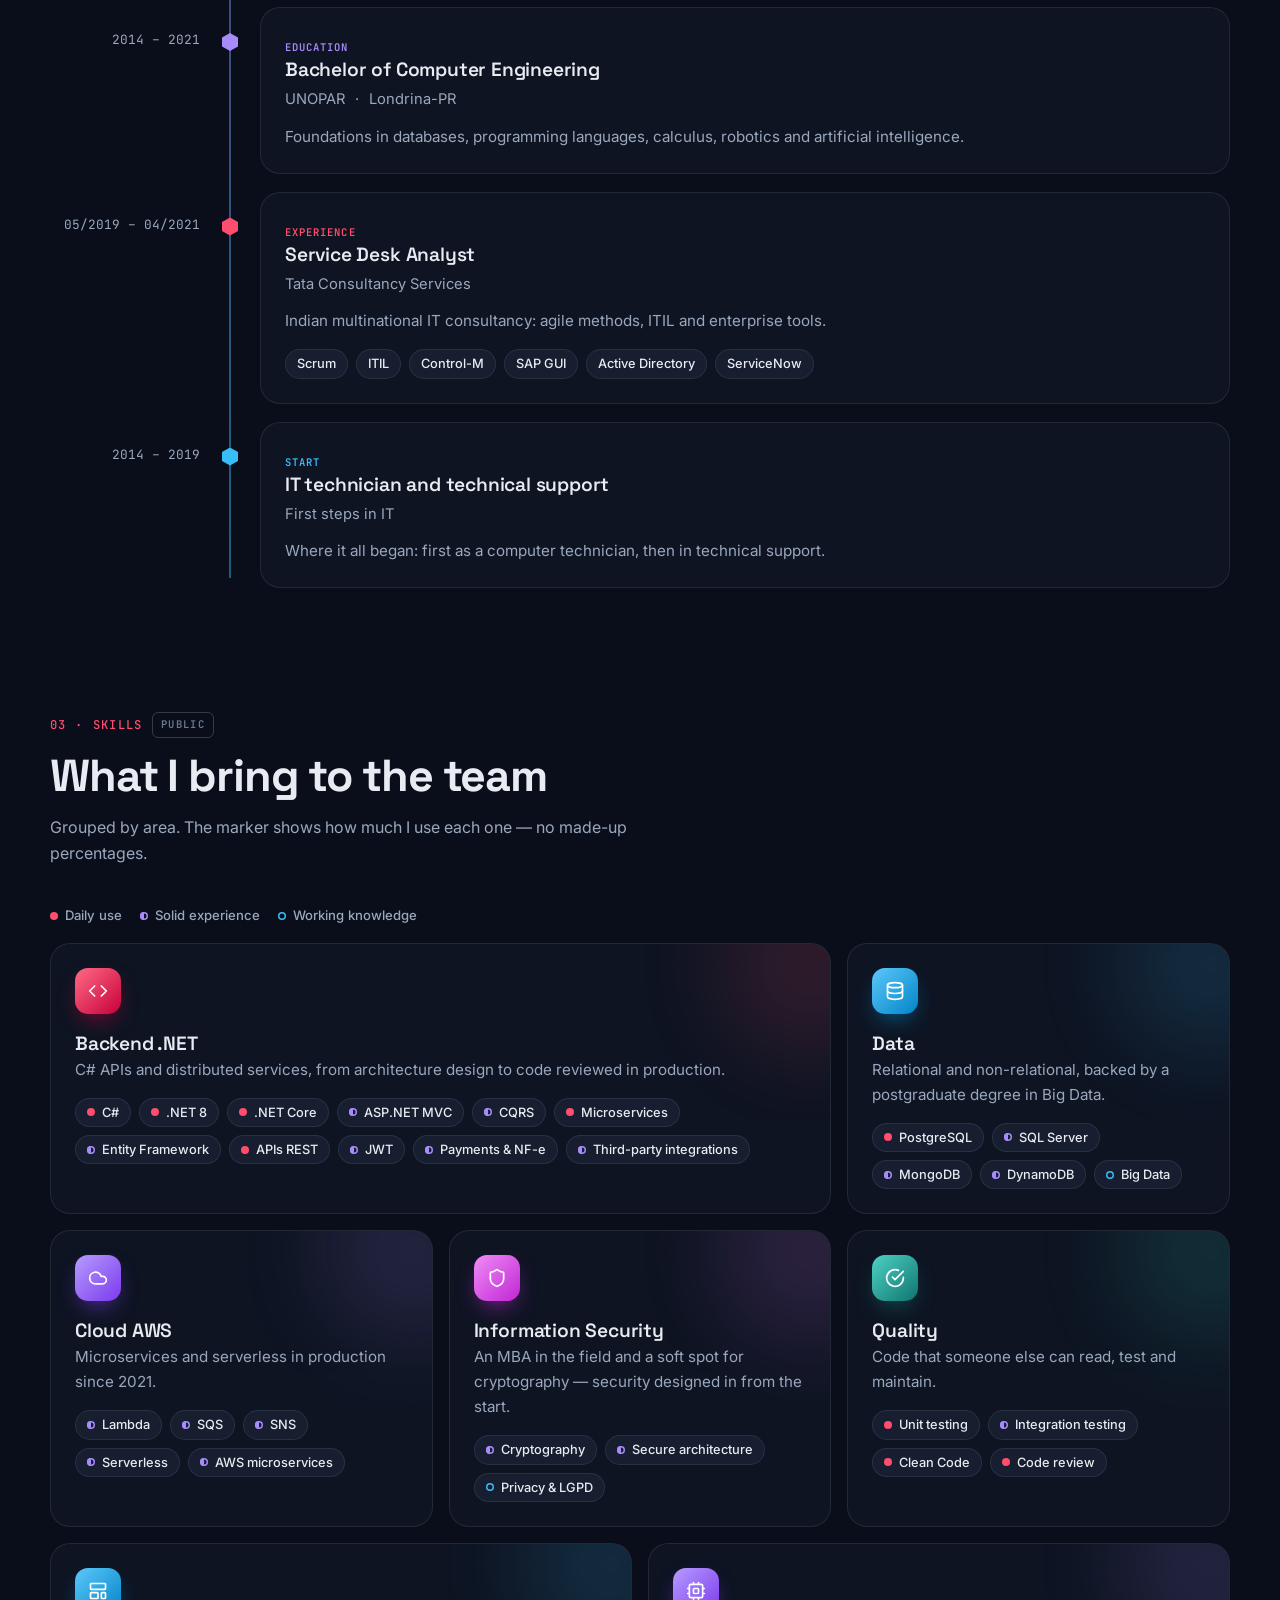
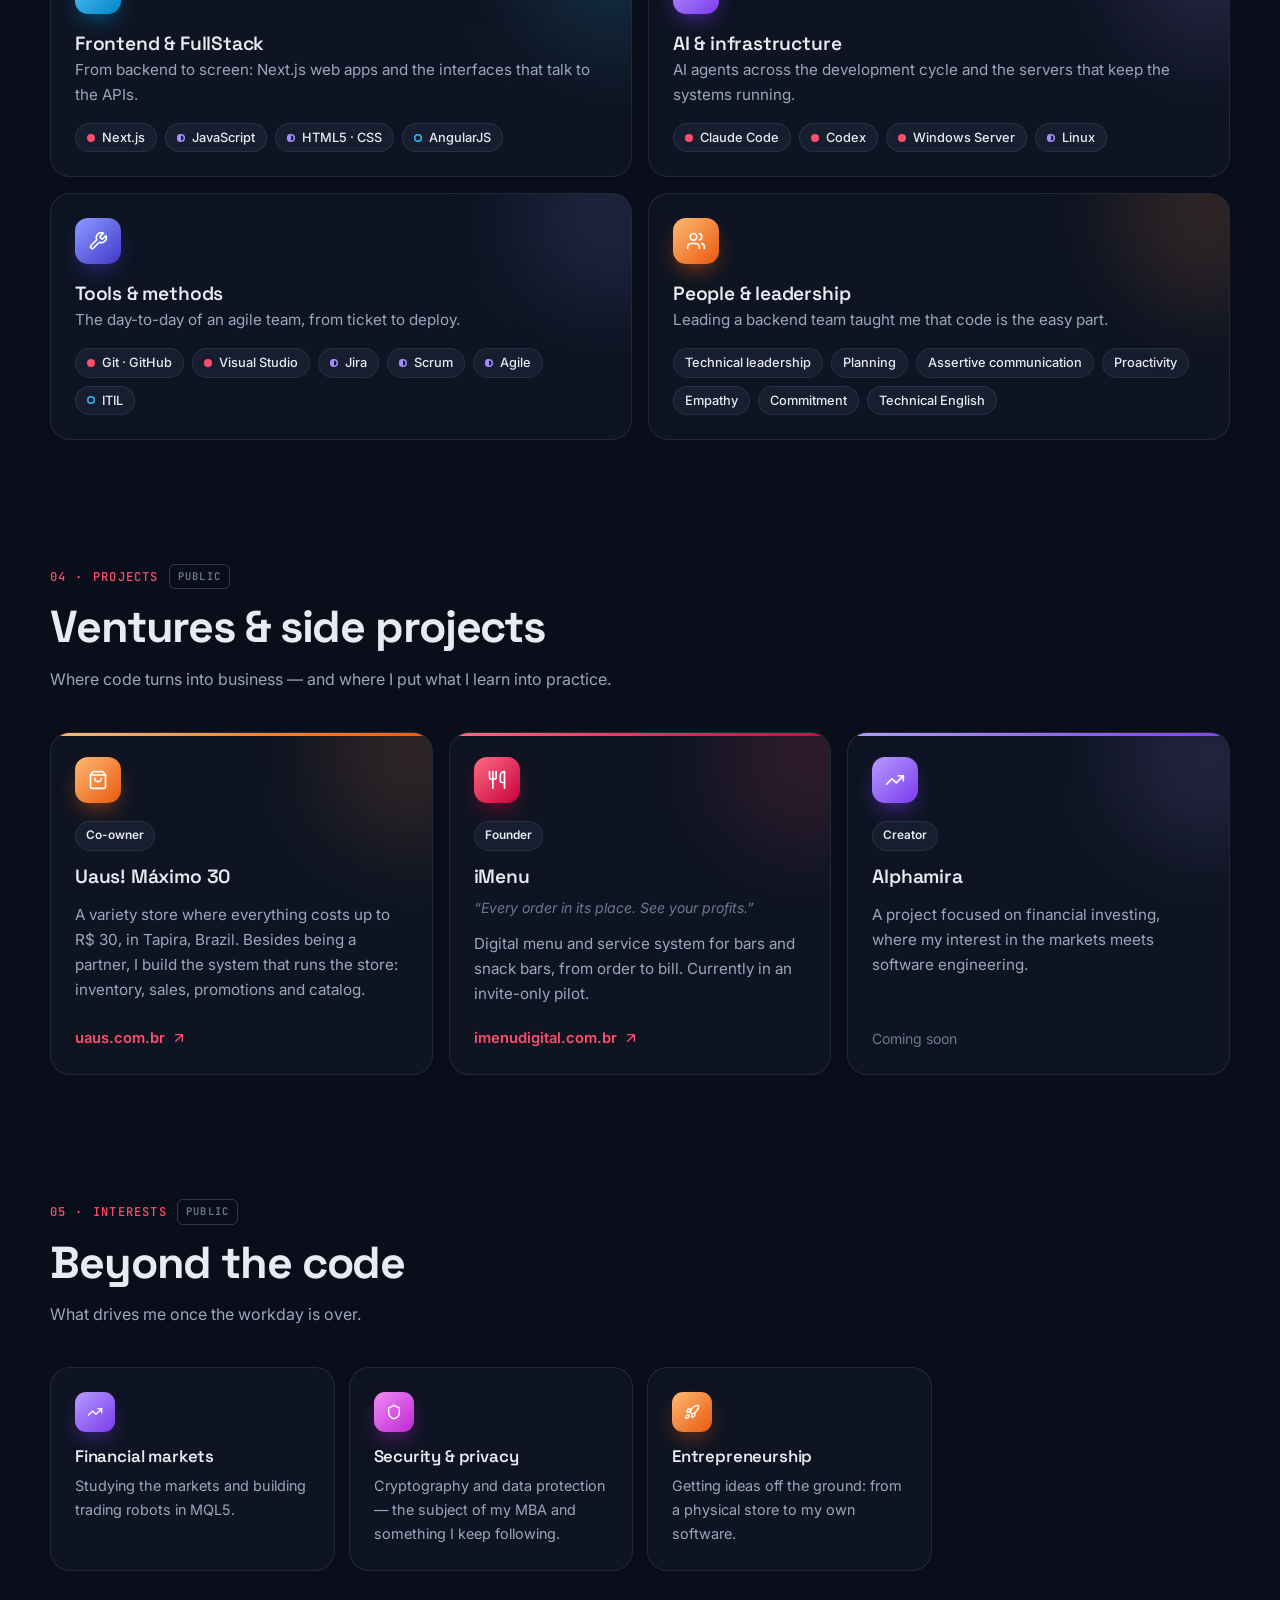
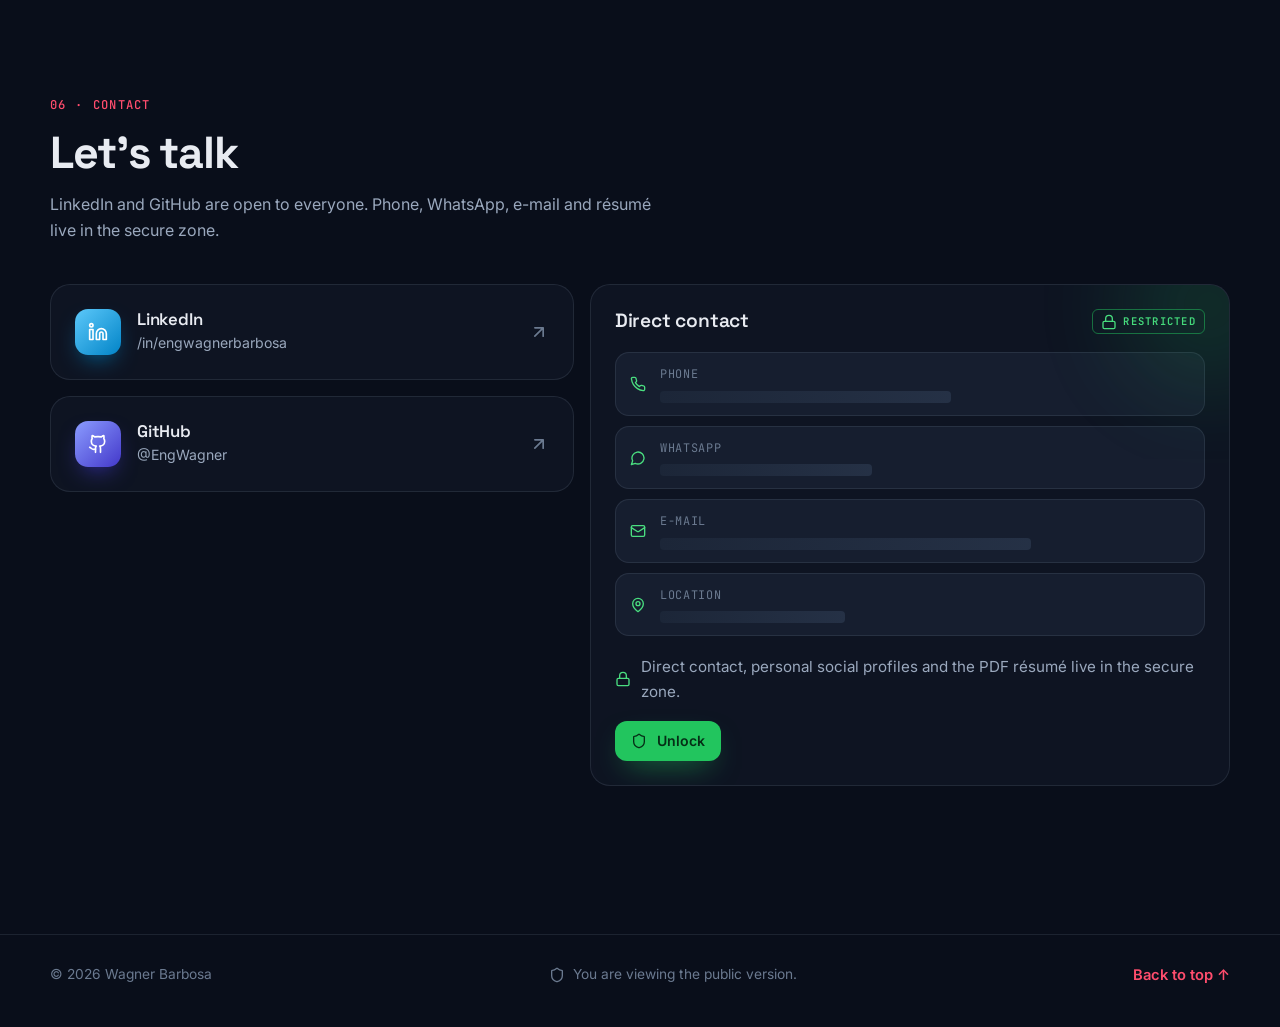
==== commit 8d0d23e6: "Liga o site ao Worker da zona segura - zone-endpoint: https://zona-segura.engwagner.com.br (endereço" ====
--- a/en/index.html
+++ b/en/index.html
@@ -29,8 +29,8 @@
 
   <!-- Zona segura: preenchidas quando o Worker for publicado (PLANO-REDESIGN.md, §12).
        Vazias, o modal avisa que a zona ainda não está no ar. -->
-  <meta name="zone-endpoint" content="">
-  <meta name="zone-sitekey" content="">
+  <meta name="zone-endpoint" content="https://zona-segura.engwagner.com.br">
+  <meta name="zone-sitekey" content="0x4AAAAAAF-DEh5FKleddsWN">
 
   <!-- Tema antes da primeira pintura: escuro por padrão, sem "piscar". -->
   <script>
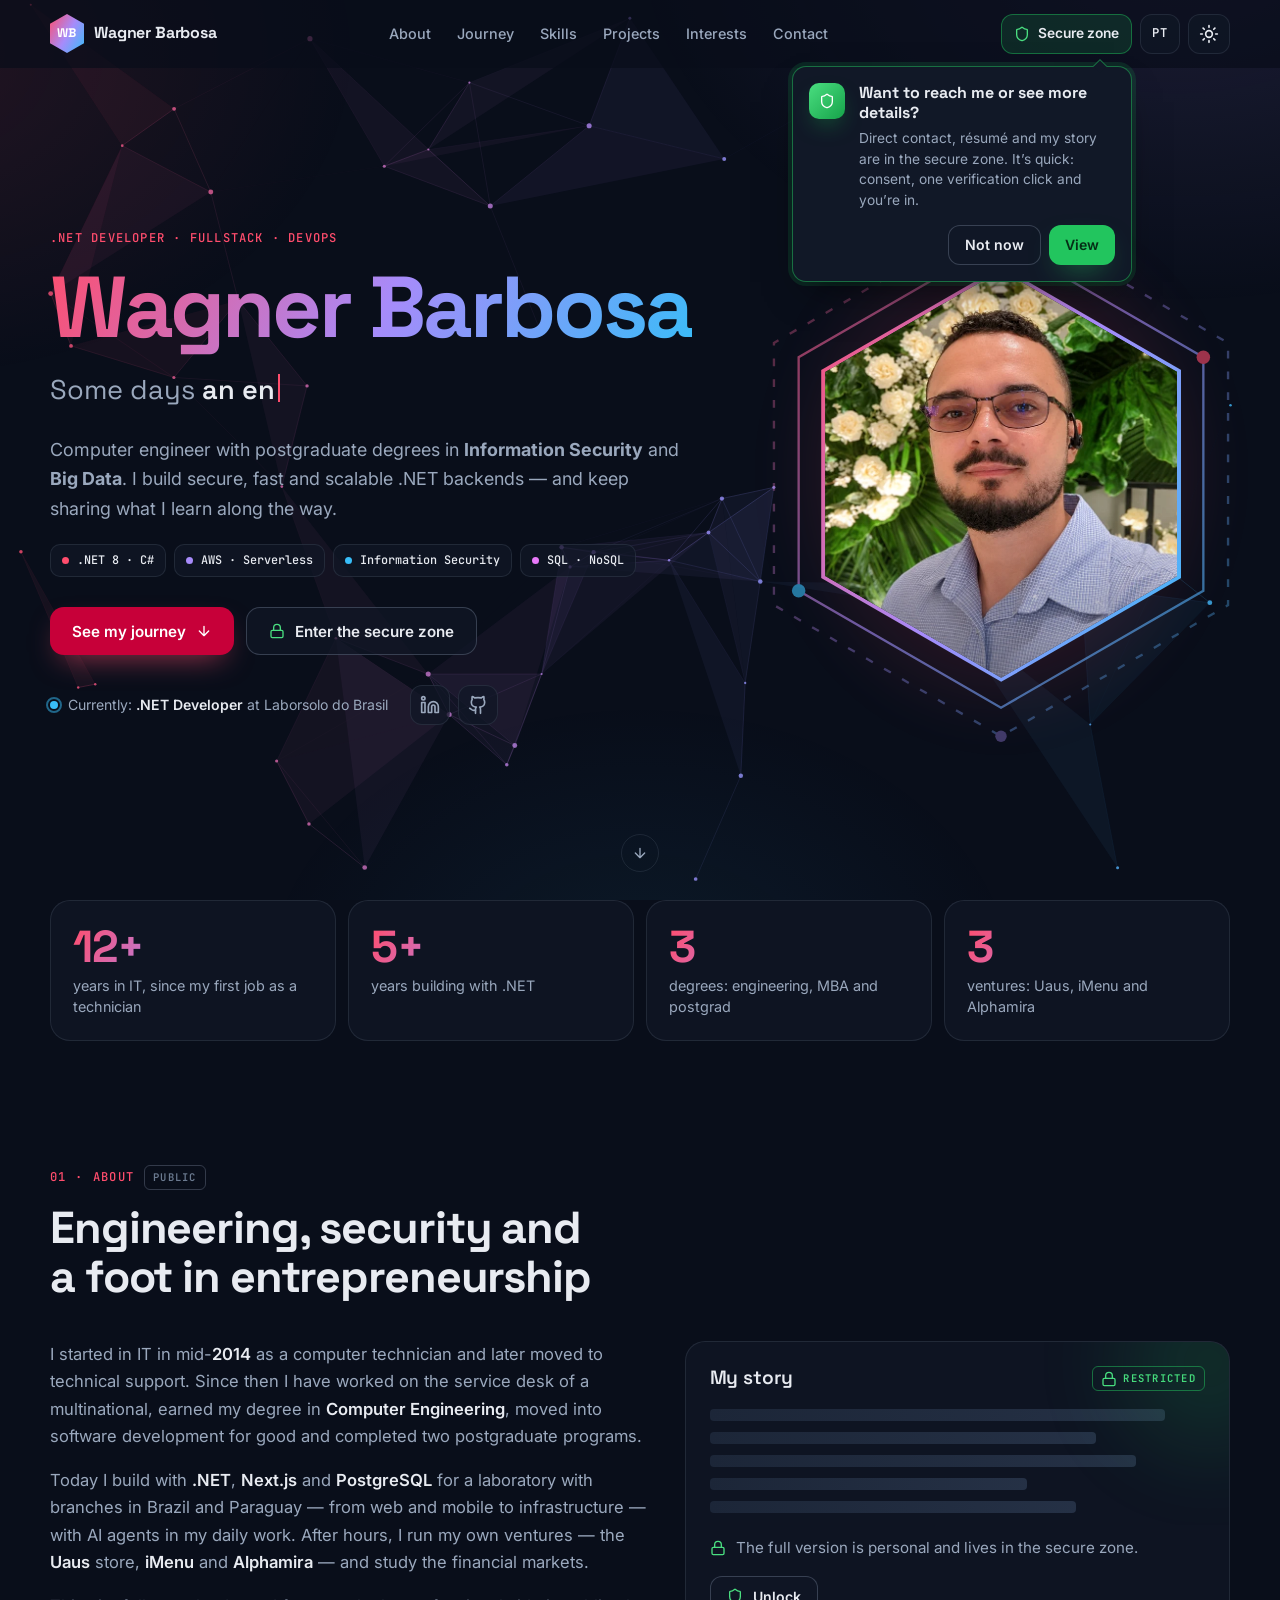
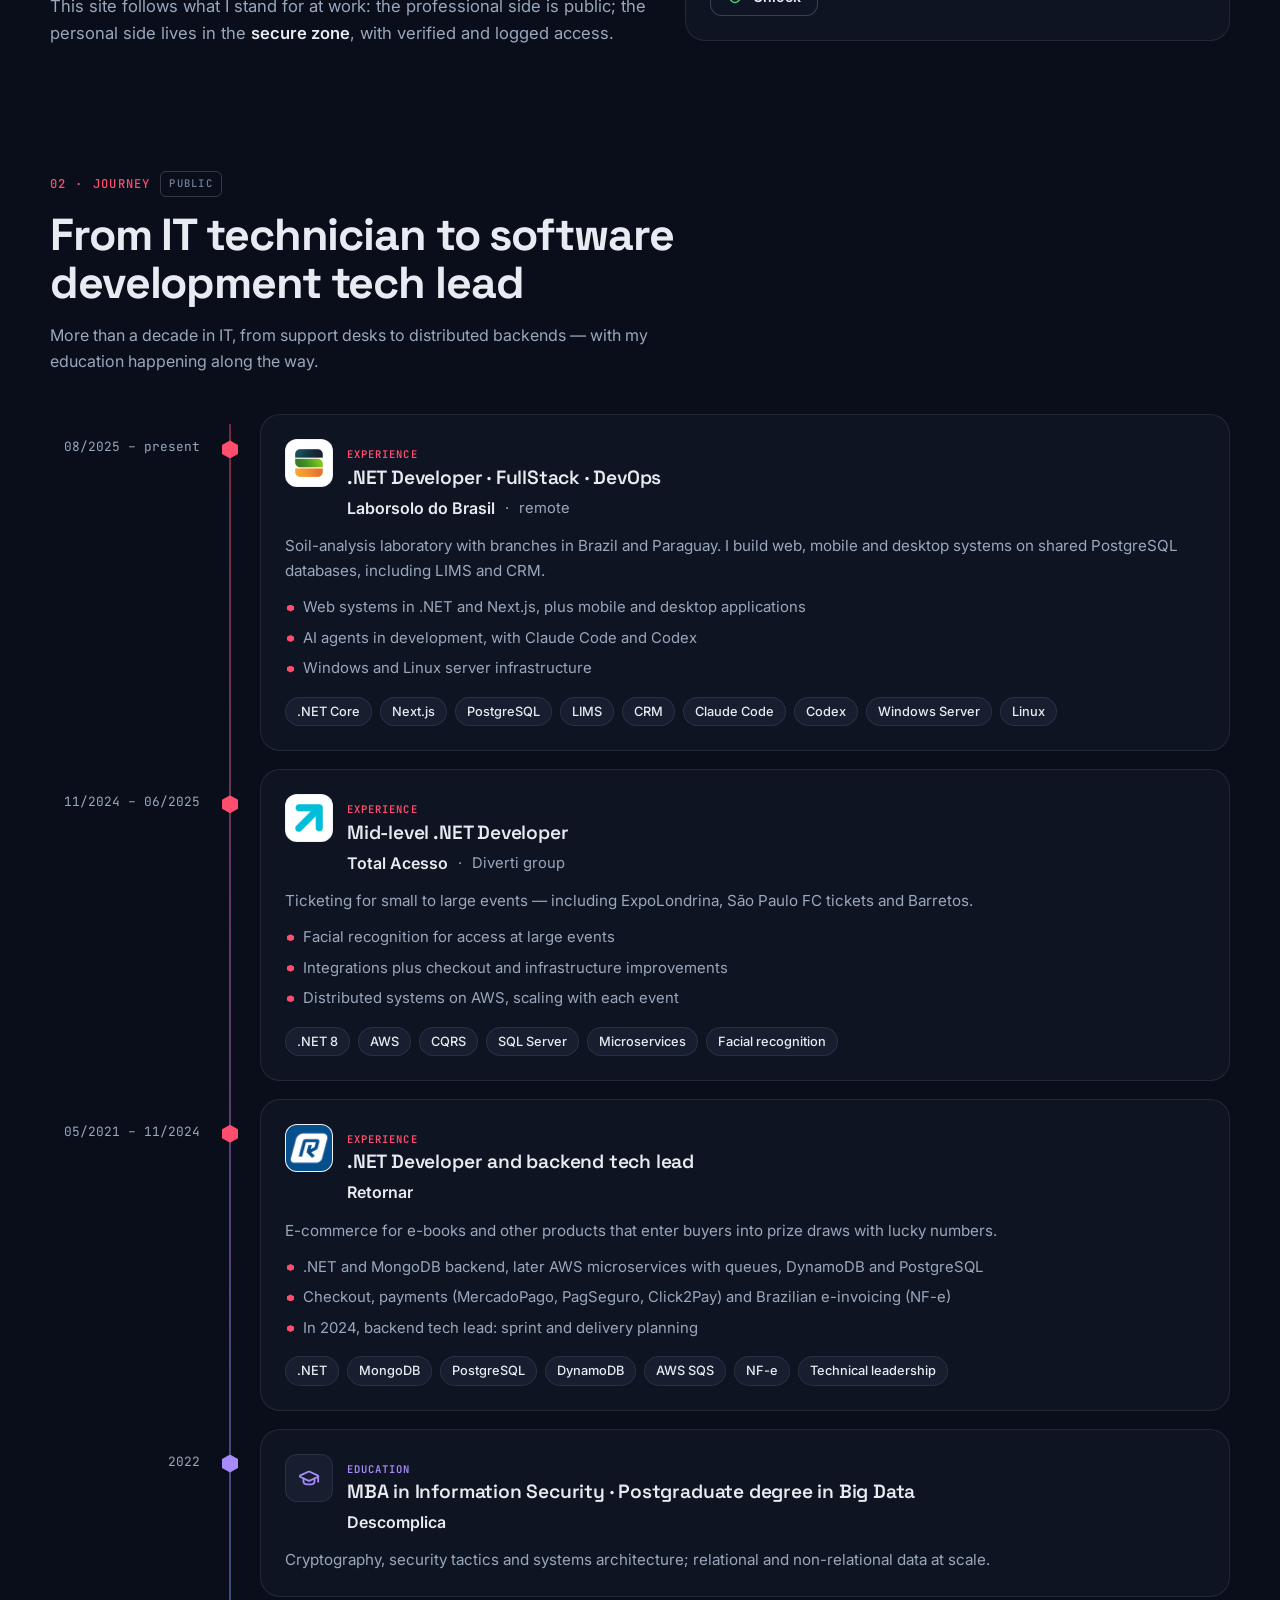
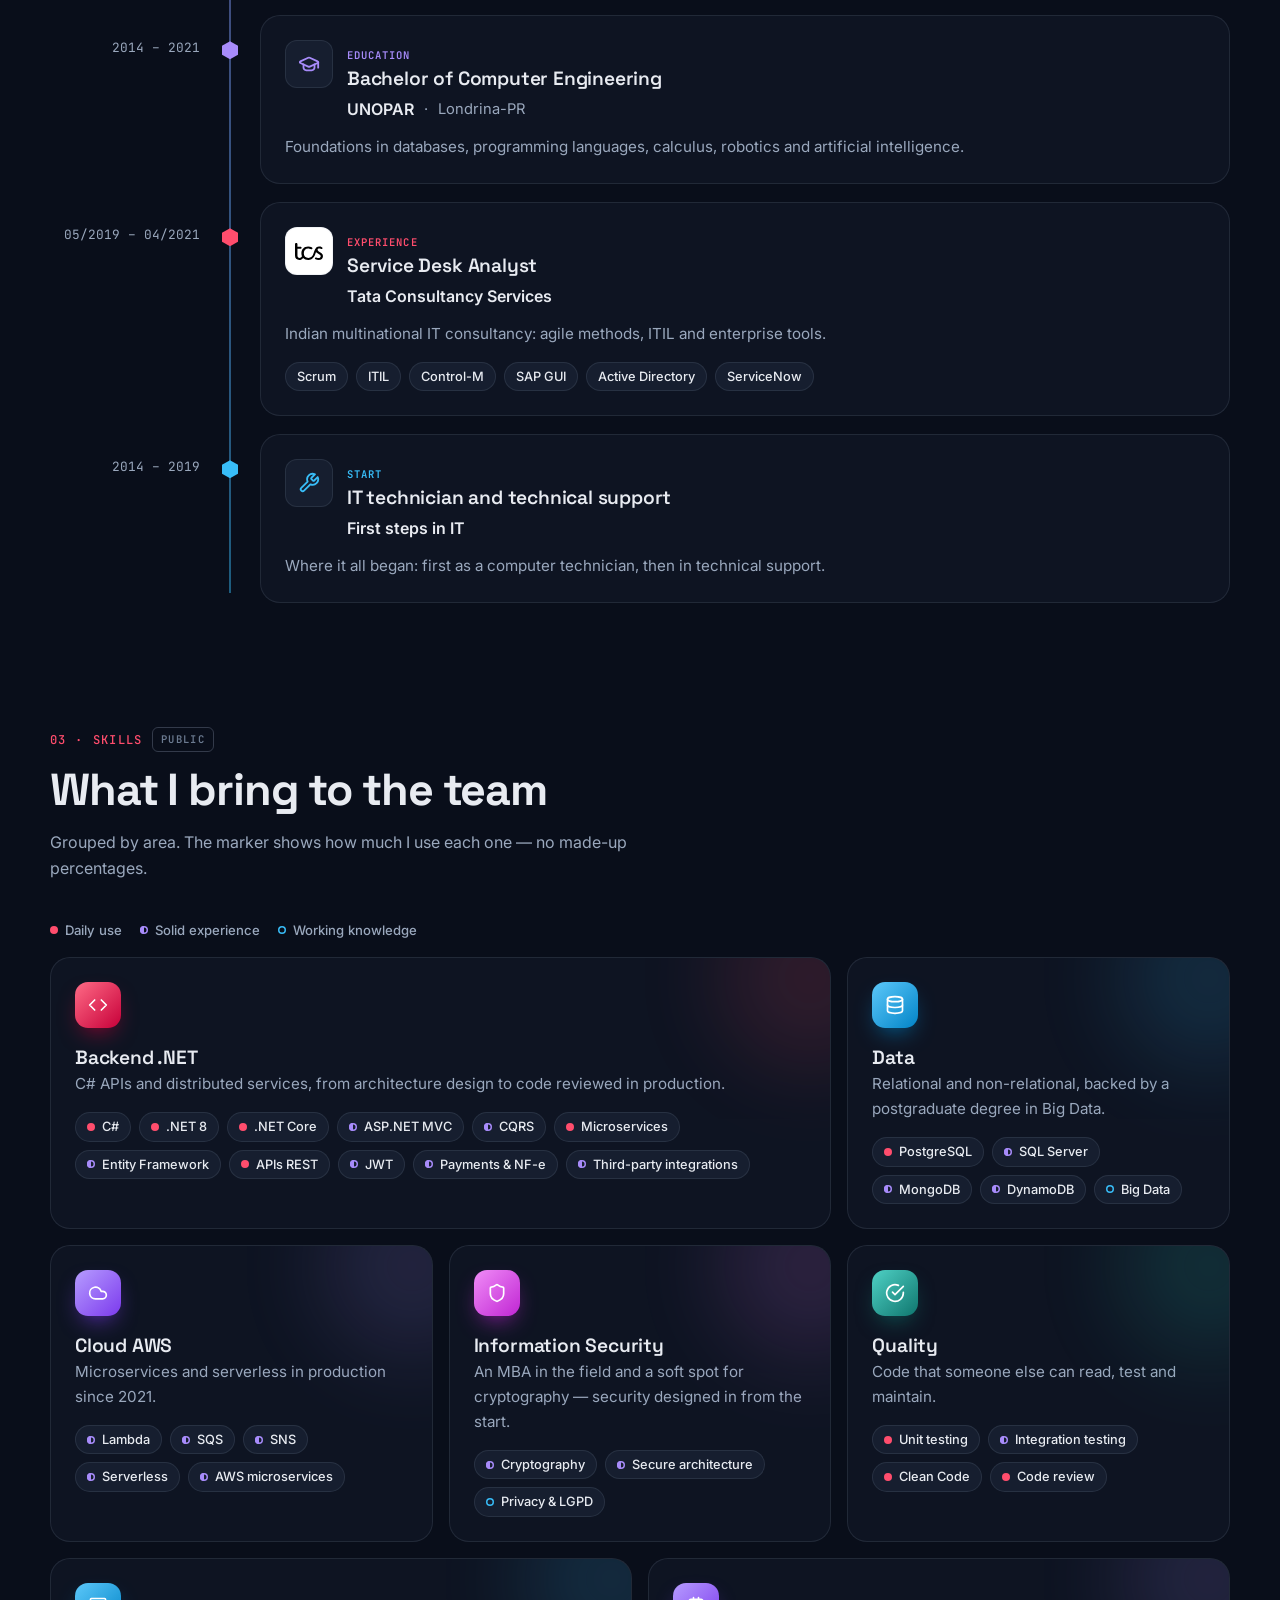
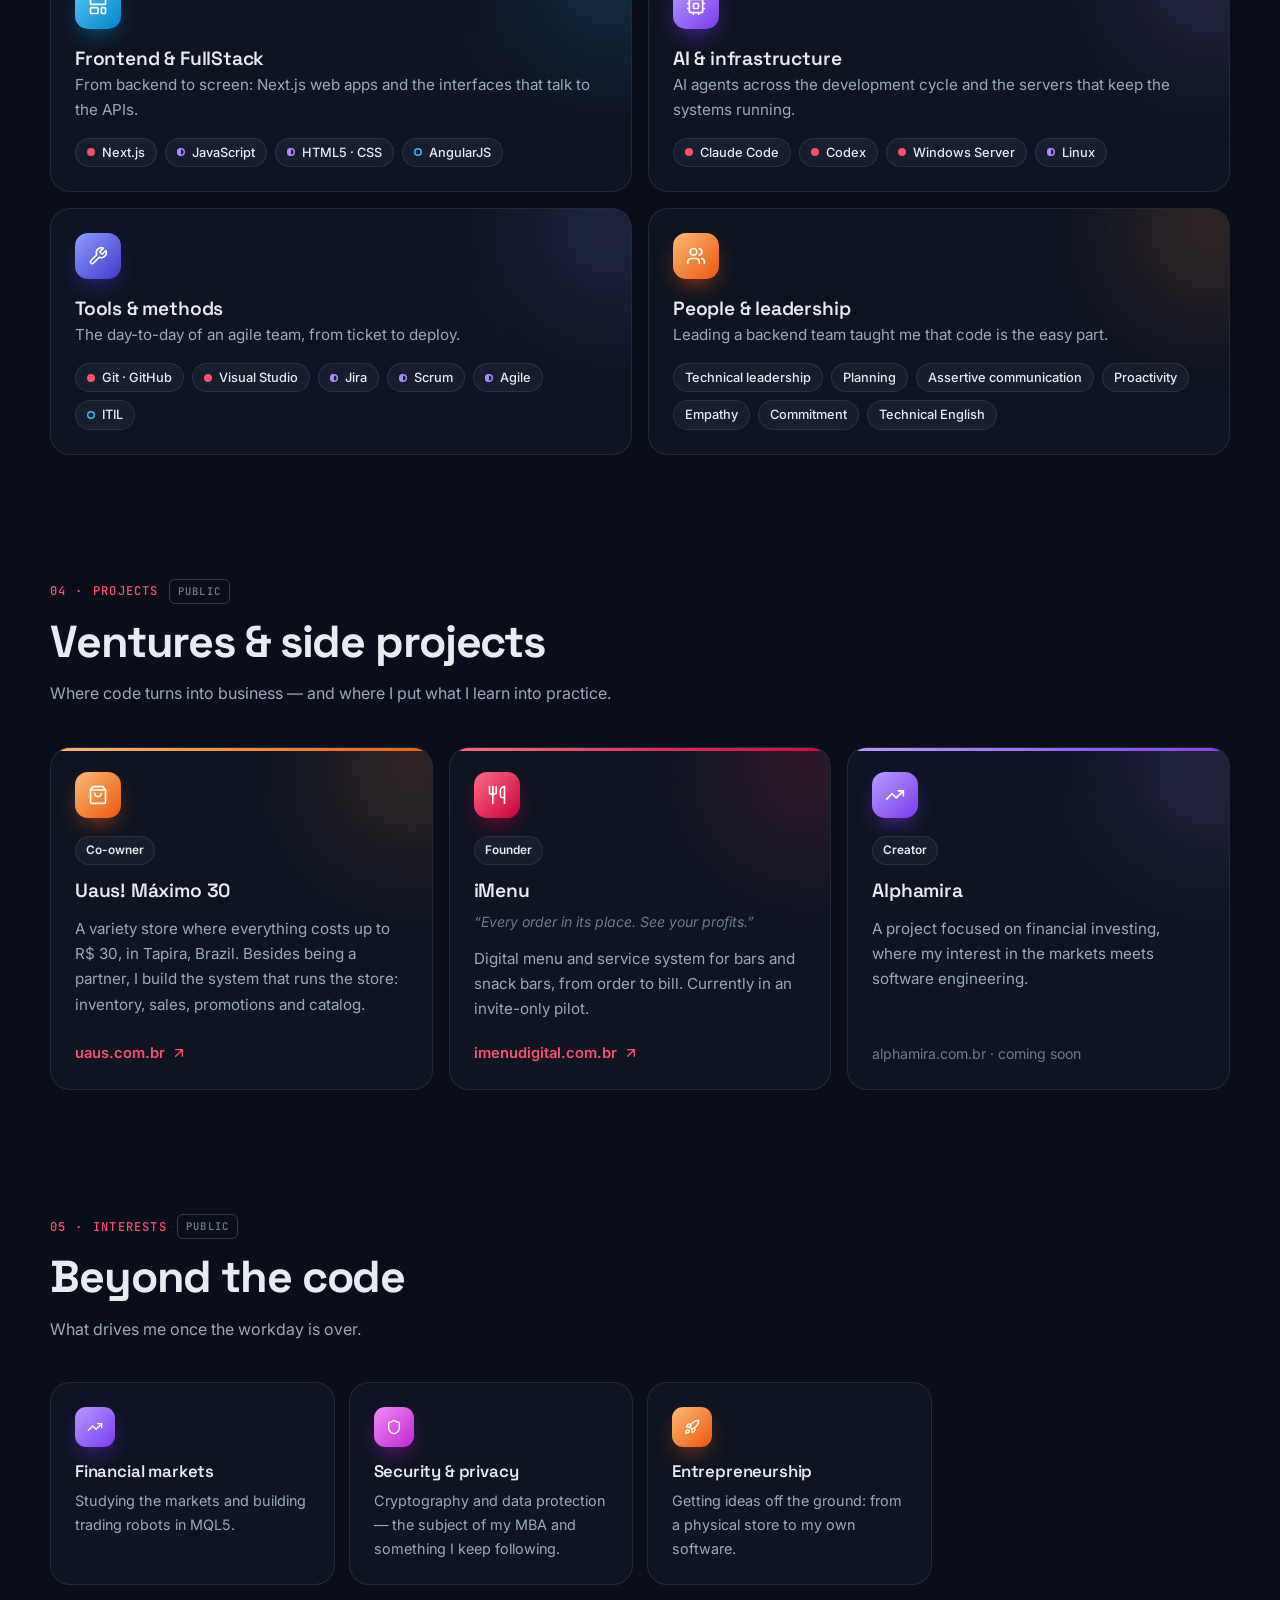
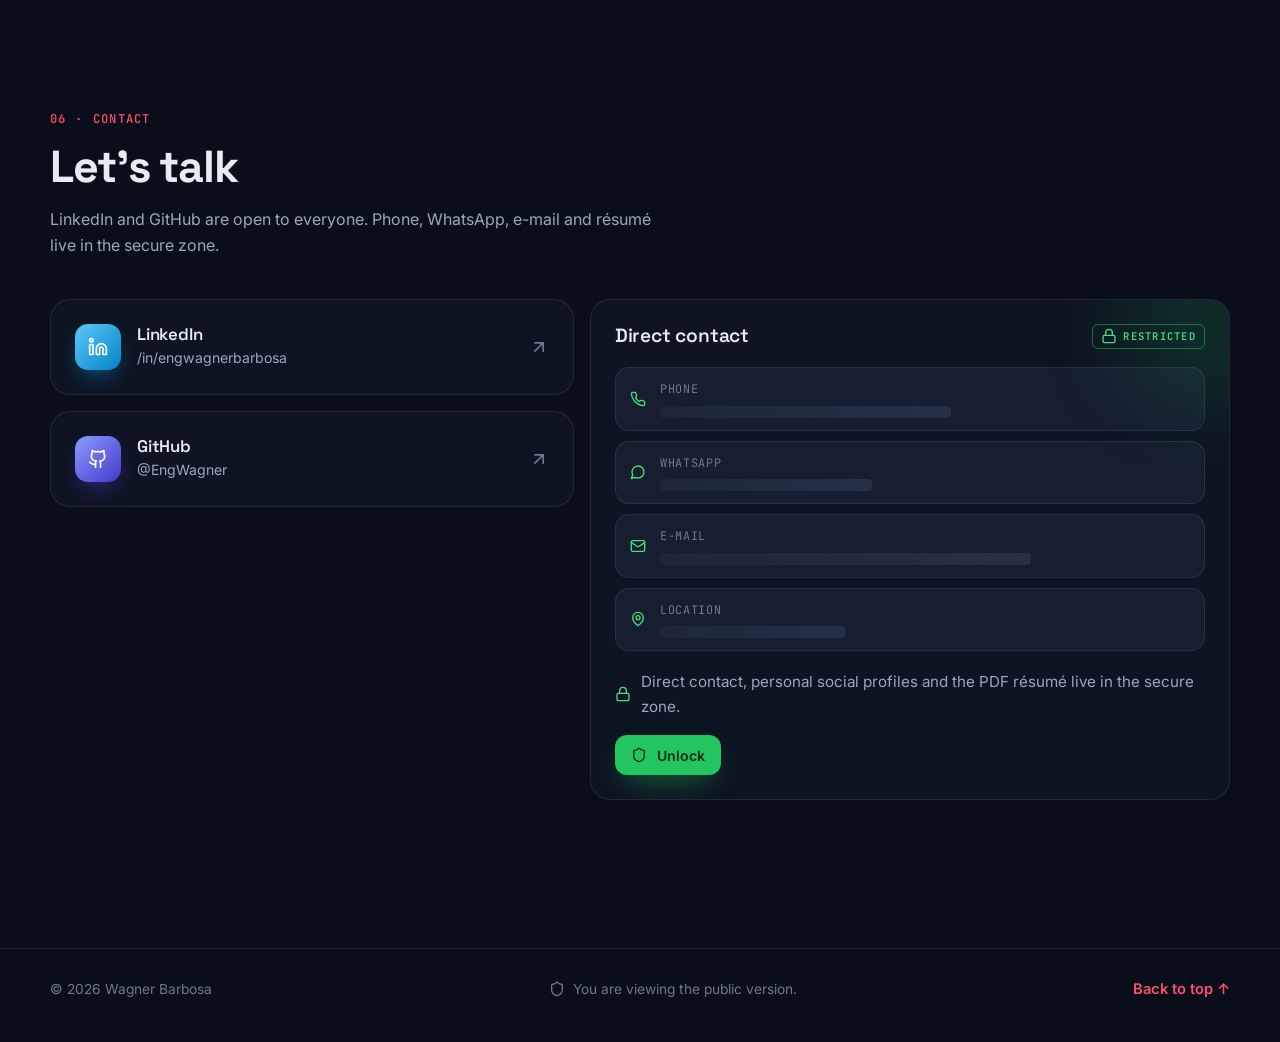
==== commit 4da0f218: "Trajetória: logos das empresas e nome da empresa em destaque - Logos de Laborsolo, Total Acesso, Ret" ====
--- a/en/index.html
+++ b/en/index.html
@@ -110,6 +110,7 @@
     <symbol id="i-cloud" viewBox="0 0 24 24"><path d="M17.5 19H9a7 7 0 1 1 6.71-9h1.79a4.5 4.5 0 1 1 0 9Z"/></symbol>
     <symbol id="i-check-circle" viewBox="0 0 24 24"><path d="M22 11.08V12a10 10 0 1 1-5.93-9.14"/><path d="m9 11 3 3L22 4"/></symbol>
     <symbol id="i-wrench" viewBox="0 0 24 24"><path d="M14.7 6.3a1 1 0 0 0 0 1.4l1.6 1.6a1 1 0 0 0 1.4 0l3.77-3.77a6 6 0 0 1-7.94 7.94l-6.91 6.91a2.12 2.12 0 0 1-3-3l6.91-6.91a6 6 0 0 1 7.94-7.94l-3.76 3.76z"/></symbol>
+    <symbol id="i-graduation" viewBox="0 0 24 24"><path d="M21.42 10.922a1 1 0 0 0-.019-1.838L12.83 5.18a2 2 0 0 0-1.66 0L2.6 9.08a1 1 0 0 0 0 1.832l8.57 3.908a2 2 0 0 0 1.66 0z"/><path d="M22 10v6"/><path d="M6 12.5V16a6 3 0 0 0 12 0v-3.5"/></symbol>
     <symbol id="i-users" viewBox="0 0 24 24"><path d="M16 21v-2a4 4 0 0 0-4-4H6a4 4 0 0 0-4 4v2"/><circle cx="9" cy="7" r="4"/><path d="M22 21v-2a4 4 0 0 0-3-3.87M16 3.13a4 4 0 0 1 0 7.75"/></symbol>
     <symbol id="i-trending" viewBox="0 0 24 24"><path d="m22 7-8.5 8.5-5-5L2 17"/><path d="M16 7h6v6"/></symbol>
     <symbol id="i-bag" viewBox="0 0 24 24"><path d="M6 2 3 6v14a2 2 0 0 0 2 2h14a2 2 0 0 0 2-2V6l-3-4Z"/><path d="M3 6h18M16 10a4 4 0 0 1-8 0"/></symbol>
@@ -311,14 +312,21 @@
         <ol class="timeline">
           <!-- ITEM DA TRAJETÓRIA — copie o <li> inteiro (nos dois idiomas).
                data-tipo: experiencia | formacao | inicio. O id vira link direto (#xp-...).
-               Ordem: do mais recente para o mais antigo (pela data de término). -->
+               Ordem: do mais recente para o mais antigo (pela data de término).
+               Logo: arquivo quadrado em images/logos/ (até 96 px), num ladrilho branco;
+               tl-logo--full se o logo já tem fundo próprio. Sem logo: tl-logo--icon. -->
           <li class="tl-item reveal" data-tipo="experiencia" id="xp-laborsolo">
             <p class="tl-date"><time datetime="2025-08">08/2025</time> – <span>present</span></p>
             <span class="tl-marker" aria-hidden="true"></span>
             <article class="card tl-card">
-              <span class="type-pill">Experience</span>
-              <h3>.NET Developer · FullStack · DevOps</h3>
-              <p class="org"><span>Laborsolo do Brasil</span><span aria-hidden="true">·</span><span>remote</span></p>
+              <div class="tl-head">
+                <span class="tl-logo"><img src="../images/logos/laborsolo.png" alt="" width="56" height="56" loading="lazy" decoding="async"></span>
+                <div class="tl-head-text">
+                  <span class="type-pill">Experience</span>
+                  <h3>.NET Developer · FullStack · DevOps</h3>
+                  <p class="org"><span>Laborsolo do Brasil</span><span aria-hidden="true">·</span><span>remote</span></p>
+                </div>
+              </div>
               <p>Soil-analysis laboratory with branches in Brazil and Paraguay. I build web, mobile and desktop systems on shared PostgreSQL databases, including LIMS and CRM.</p>
               <ul class="highlights">
                 <li>Web systems in .NET and Next.js, plus mobile and desktop applications</li>
@@ -336,9 +344,14 @@
             <p class="tl-date"><time datetime="2024-11">11/2024</time> – <time datetime="2025-06">06/2025</time></p>
             <span class="tl-marker" aria-hidden="true"></span>
             <article class="card tl-card">
-              <span class="type-pill">Experience</span>
-              <h3>Mid-level .NET Developer</h3>
-              <p class="org"><span>Total Acesso</span><span aria-hidden="true">·</span><span>Diverti group</span></p>
+              <div class="tl-head">
+                <span class="tl-logo"><img src="../images/logos/total-acesso.png" alt="" width="82" height="82" loading="lazy" decoding="async"></span>
+                <div class="tl-head-text">
+                  <span class="type-pill">Experience</span>
+                  <h3>Mid-level .NET Developer</h3>
+                  <p class="org"><span>Total Acesso</span><span aria-hidden="true">·</span><span>Diverti group</span></p>
+                </div>
+              </div>
               <p>Ticketing for small to large events — including ExpoLondrina, São Paulo FC tickets and Barretos.</p>
               <ul class="highlights">
                 <li>Facial recognition for access at large events</li>
@@ -355,9 +368,14 @@
             <p class="tl-date"><time datetime="2021-05">05/2021</time> – <time datetime="2024-11">11/2024</time></p>
             <span class="tl-marker" aria-hidden="true"></span>
             <article class="card tl-card">
-              <span class="type-pill">Experience</span>
-              <h3>.NET Developer and backend tech lead</h3>
-              <p class="org"><span>Retornar</span></p>
+              <div class="tl-head">
+                <span class="tl-logo tl-logo--full"><img src="../images/logos/retornar.png" alt="" width="96" height="96" loading="lazy" decoding="async"></span>
+                <div class="tl-head-text">
+                  <span class="type-pill">Experience</span>
+                  <h3>.NET Developer and backend tech lead</h3>
+                  <p class="org"><span>Retornar</span></p>
+                </div>
+              </div>
               <p>E-commerce for e-books and other products that enter buyers into prize draws with lucky numbers.</p>
               <ul class="highlights">
                 <li>.NET and MongoDB backend, later AWS microservices with queues, DynamoDB and PostgreSQL</li>
@@ -374,9 +392,14 @@
             <p class="tl-date"><time datetime="2022">2022</time></p>
             <span class="tl-marker" aria-hidden="true"></span>
             <article class="card tl-card">
-              <span class="type-pill">Education</span>
-              <h3>MBA in Information Security · Postgraduate degree in Big Data</h3>
-              <p class="org"><span>Descomplica</span></p>
+              <div class="tl-head">
+                <span class="tl-logo tl-logo--icon" aria-hidden="true"><svg class="i"><use href="#i-graduation"/></svg></span>
+                <div class="tl-head-text">
+                  <span class="type-pill">Education</span>
+                  <h3>MBA in Information Security · Postgraduate degree in Big Data</h3>
+                  <p class="org"><span>Descomplica</span></p>
+                </div>
+              </div>
               <p>Cryptography, security tactics and systems architecture; relational and non-relational data at scale.</p>
             </article>
           </li>
@@ -385,9 +408,14 @@
             <p class="tl-date"><time datetime="2014">2014</time> – <time datetime="2021-12">2021</time></p>
             <span class="tl-marker" aria-hidden="true"></span>
             <article class="card tl-card">
-              <span class="type-pill">Education</span>
-              <h3>Bachelor of Computer Engineering</h3>
-              <p class="org"><span>UNOPAR</span><span aria-hidden="true">·</span><span>Londrina-PR</span></p>
+              <div class="tl-head">
+                <span class="tl-logo tl-logo--icon" aria-hidden="true"><svg class="i"><use href="#i-graduation"/></svg></span>
+                <div class="tl-head-text">
+                  <span class="type-pill">Education</span>
+                  <h3>Bachelor of Computer Engineering</h3>
+                  <p class="org"><span>UNOPAR</span><span aria-hidden="true">·</span><span>Londrina-PR</span></p>
+                </div>
+              </div>
               <p>Foundations in databases, programming languages, calculus, robotics and artificial intelligence.</p>
             </article>
           </li>
@@ -396,9 +424,14 @@
             <p class="tl-date"><time datetime="2019-05">05/2019</time> – <time datetime="2021-04">04/2021</time></p>
             <span class="tl-marker" aria-hidden="true"></span>
             <article class="card tl-card">
-              <span class="type-pill">Experience</span>
-              <h3>Service Desk Analyst</h3>
-              <p class="org"><span>Tata Consultancy Services</span></p>
+              <div class="tl-head">
+                <span class="tl-logo"><img src="../images/logos/tcs.svg" alt="" width="56" height="34" loading="lazy" decoding="async"></span>
+                <div class="tl-head-text">
+                  <span class="type-pill">Experience</span>
+                  <h3>Service Desk Analyst</h3>
+                  <p class="org"><span>Tata Consultancy Services</span></p>
+                </div>
+              </div>
               <p>Indian multinational IT consultancy: agile methods, ITIL and enterprise tools.</p>
               <ul class="chips" aria-label="Technologies">
                 <li class="chip">Scrum</li><li class="chip">ITIL</li><li class="chip">Control-M</li><li class="chip">SAP GUI</li><li class="chip">Active Directory</li><li class="chip">ServiceNow</li>
@@ -410,9 +443,14 @@
             <p class="tl-date"><time datetime="2014">2014</time> – <time datetime="2019">2019</time></p>
             <span class="tl-marker" aria-hidden="true"></span>
             <article class="card tl-card">
-              <span class="type-pill">Start</span>
-              <h3>IT technician and technical support</h3>
-              <p class="org"><span>First steps in IT</span></p>
+              <div class="tl-head">
+                <span class="tl-logo tl-logo--icon" aria-hidden="true"><svg class="i"><use href="#i-wrench"/></svg></span>
+                <div class="tl-head-text">
+                  <span class="type-pill">Start</span>
+                  <h3>IT technician and technical support</h3>
+                  <p class="org"><span>First steps in IT</span></p>
+                </div>
+              </div>
               <p>Where it all began: first as a computer technician, then in technical support.</p>
             </article>
           </li>
@@ -572,7 +610,7 @@
             <span class="role">Creator</span>
             <h3>Alphamira</h3>
             <p>A project focused on financial investing, where my interest in the markets meets software engineering.</p>
-            <span class="muted-link">Coming soon</span>
+            <span class="muted-link">alphamira.com.br · coming soon</span>
           </article>
         </div>
       </div>
--- a/css/styles.css
+++ b/css/styles.css
@@ -439,6 +439,26 @@
 .tl-card .org a { color: var(--accent); font-weight: 600; }
 .tl-card .org a:hover { text-decoration: underline; text-underline-offset: 3px; }
 .tl-card > p { margin-top: 12px; }
+/* Logo da empresa (ou ícone, em formação e início) ao lado do título */
+.tl-head { display: flex; align-items: flex-start; gap: 14px; }
+.tl-head-text { min-width: 0; }
+.tl-logo {
+  flex: none; width: 48px; height: 48px; padding: 9px;
+  display: grid; place-items: center; overflow: hidden;
+  border-radius: 12px; border: 1px solid var(--border);
+  background: #fff; /* os logos foram desenhados para fundo claro */
+}
+.tl-logo img { width: 100%; height: 100%; object-fit: contain; }
+.tl-logo--full { padding: 0; } /* o logo já traz o próprio fundo */
+.tl-logo--icon { padding: 0; background: var(--surface-2); color: var(--marker, var(--accent)); }
+.tl-logo--icon .i { width: 22px; height: 22px; }
+/* O nome da empresa vem em destaque; o resto da linha (remoto, grupo) fica discreto */
+.tl-card .org > span:first-child { color: var(--text); font-weight: 600; font-size: 1rem; }
+@media (max-width: 479px) {
+  /* No celular a linha não cabe: empresa em cima, detalhe embaixo, sem o "·" sobrando */
+  .tl-card .org { flex-direction: column; align-items: flex-start; gap: 0; }
+  .tl-card .org > span[aria-hidden="true"] { display: none; }
+}
 .type-pill { font-family: var(--font-mono); font-size: .66rem; font-weight: 600; letter-spacing: .1em; text-transform: uppercase; color: var(--marker, var(--accent)); }
 .highlights { margin-top: 12px; display: grid; gap: 6px; }
 .highlights li { position: relative; padding-left: 18px; color: var(--text-muted); font-size: .93rem; }
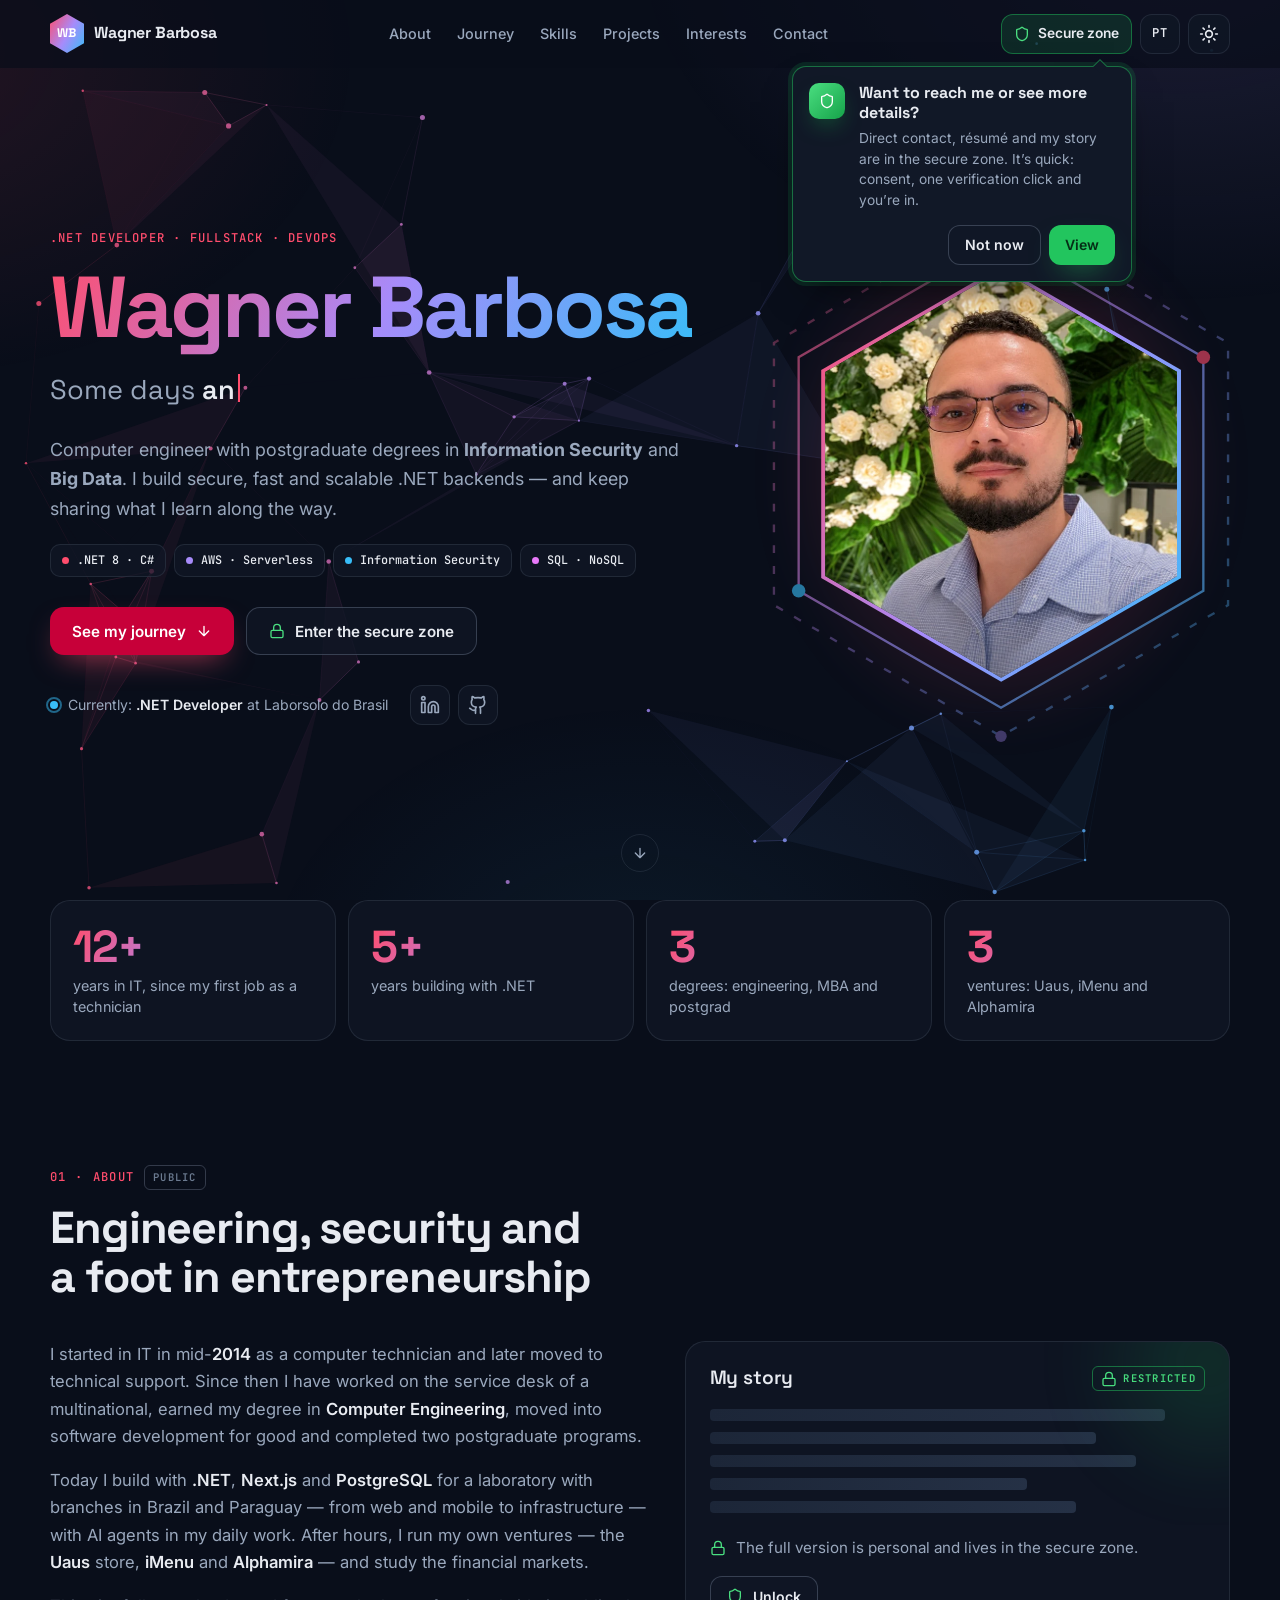
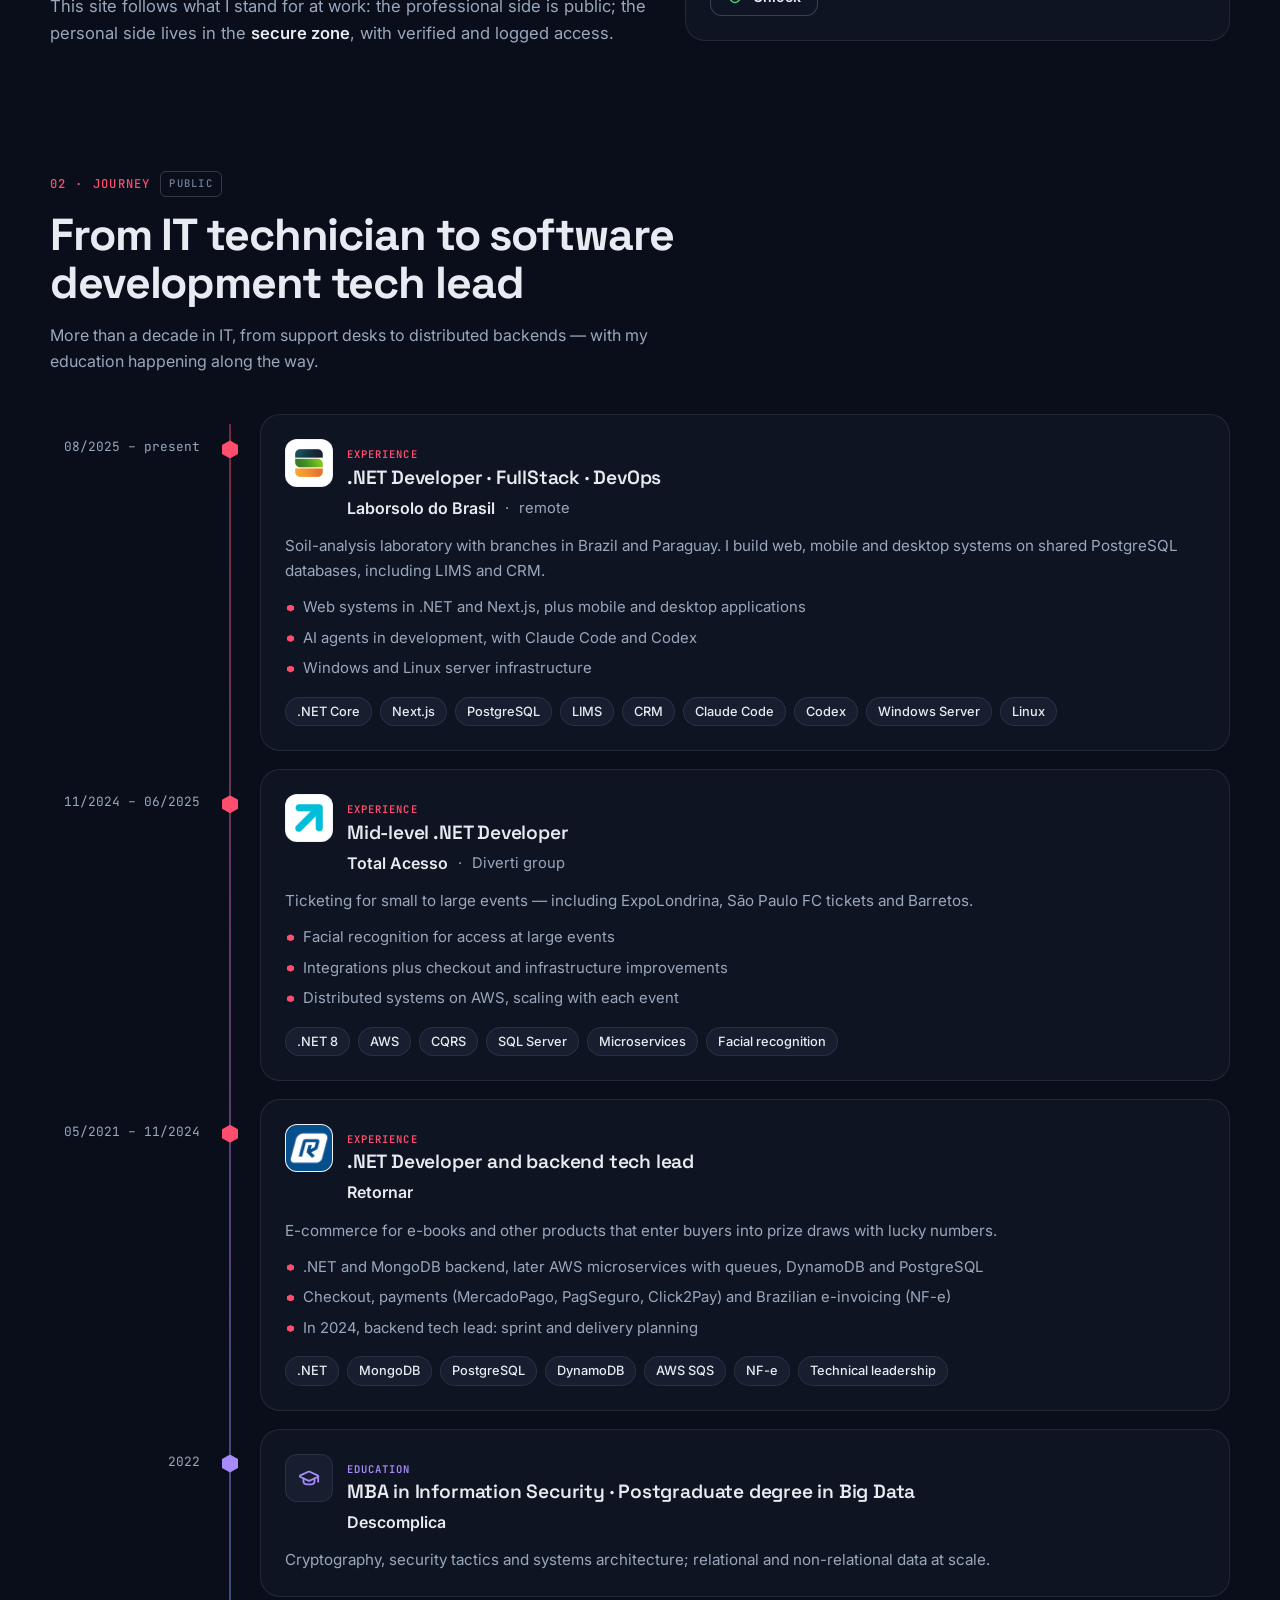
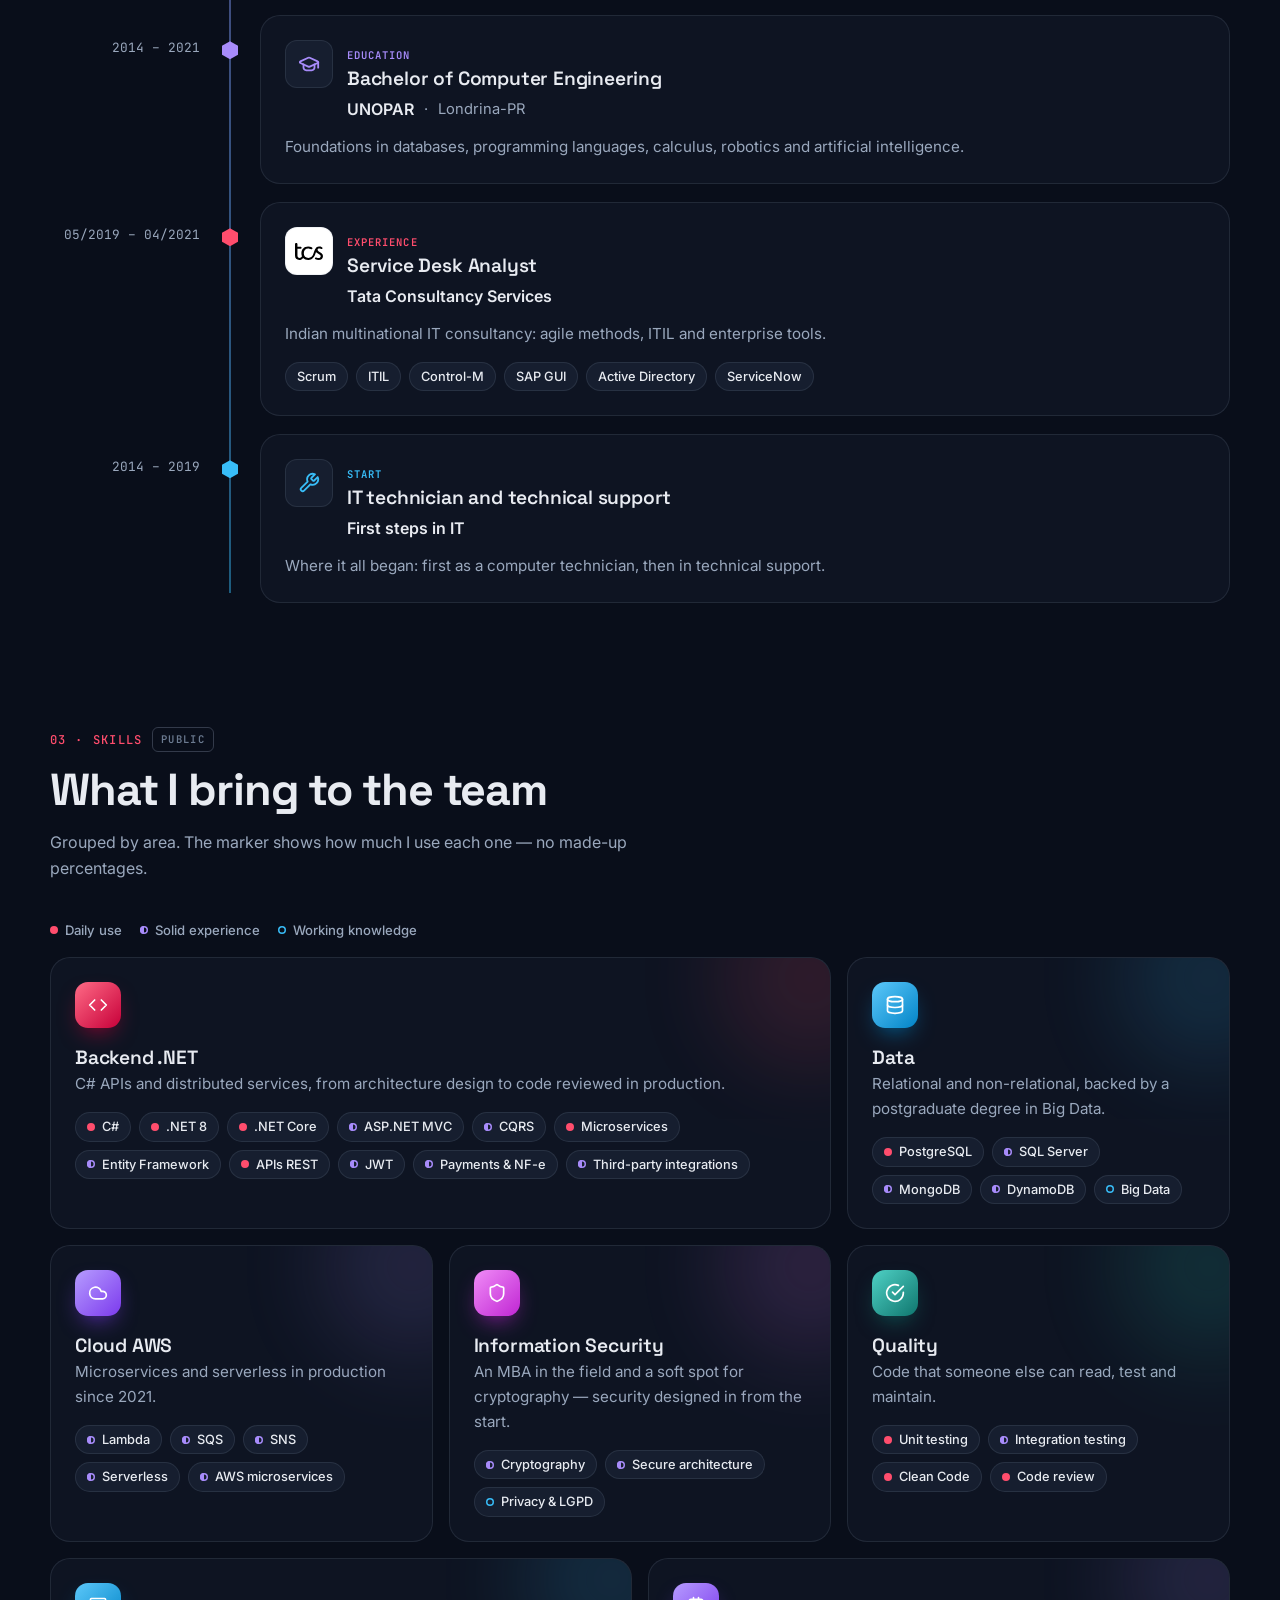
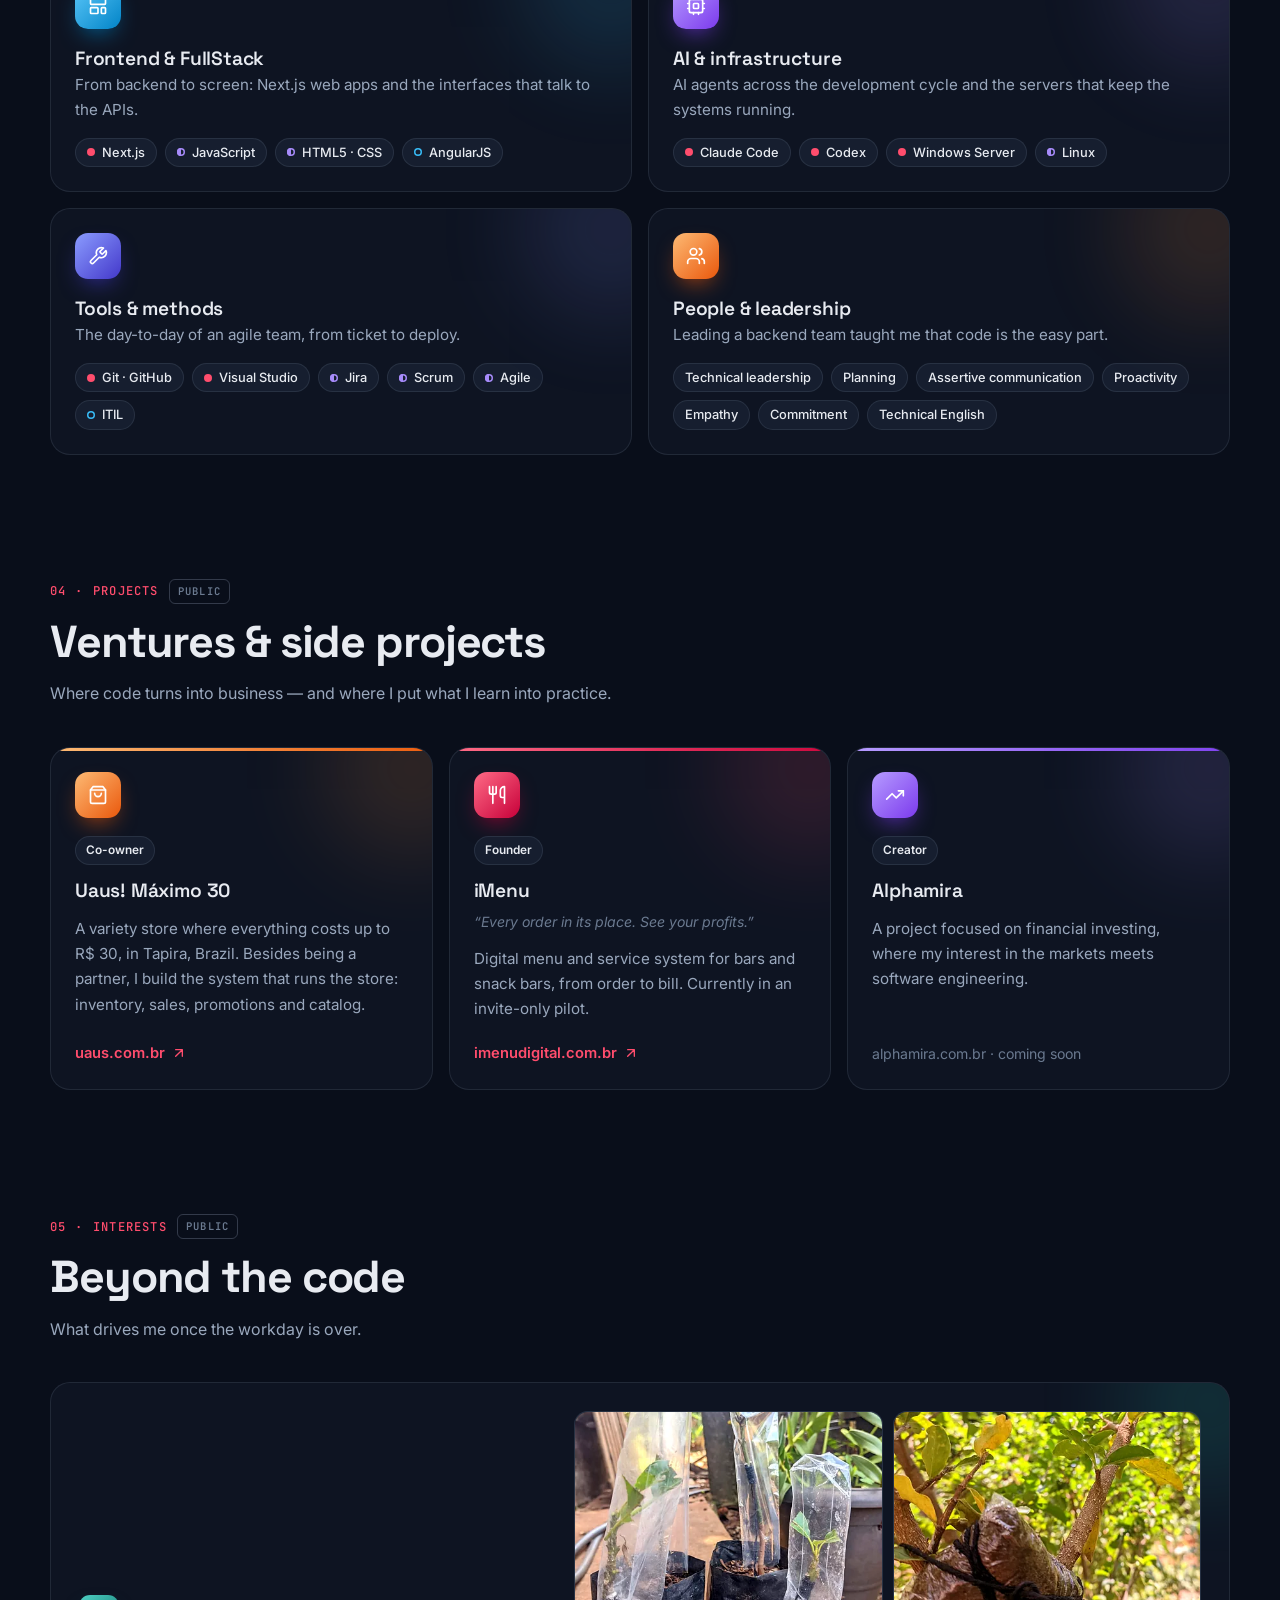
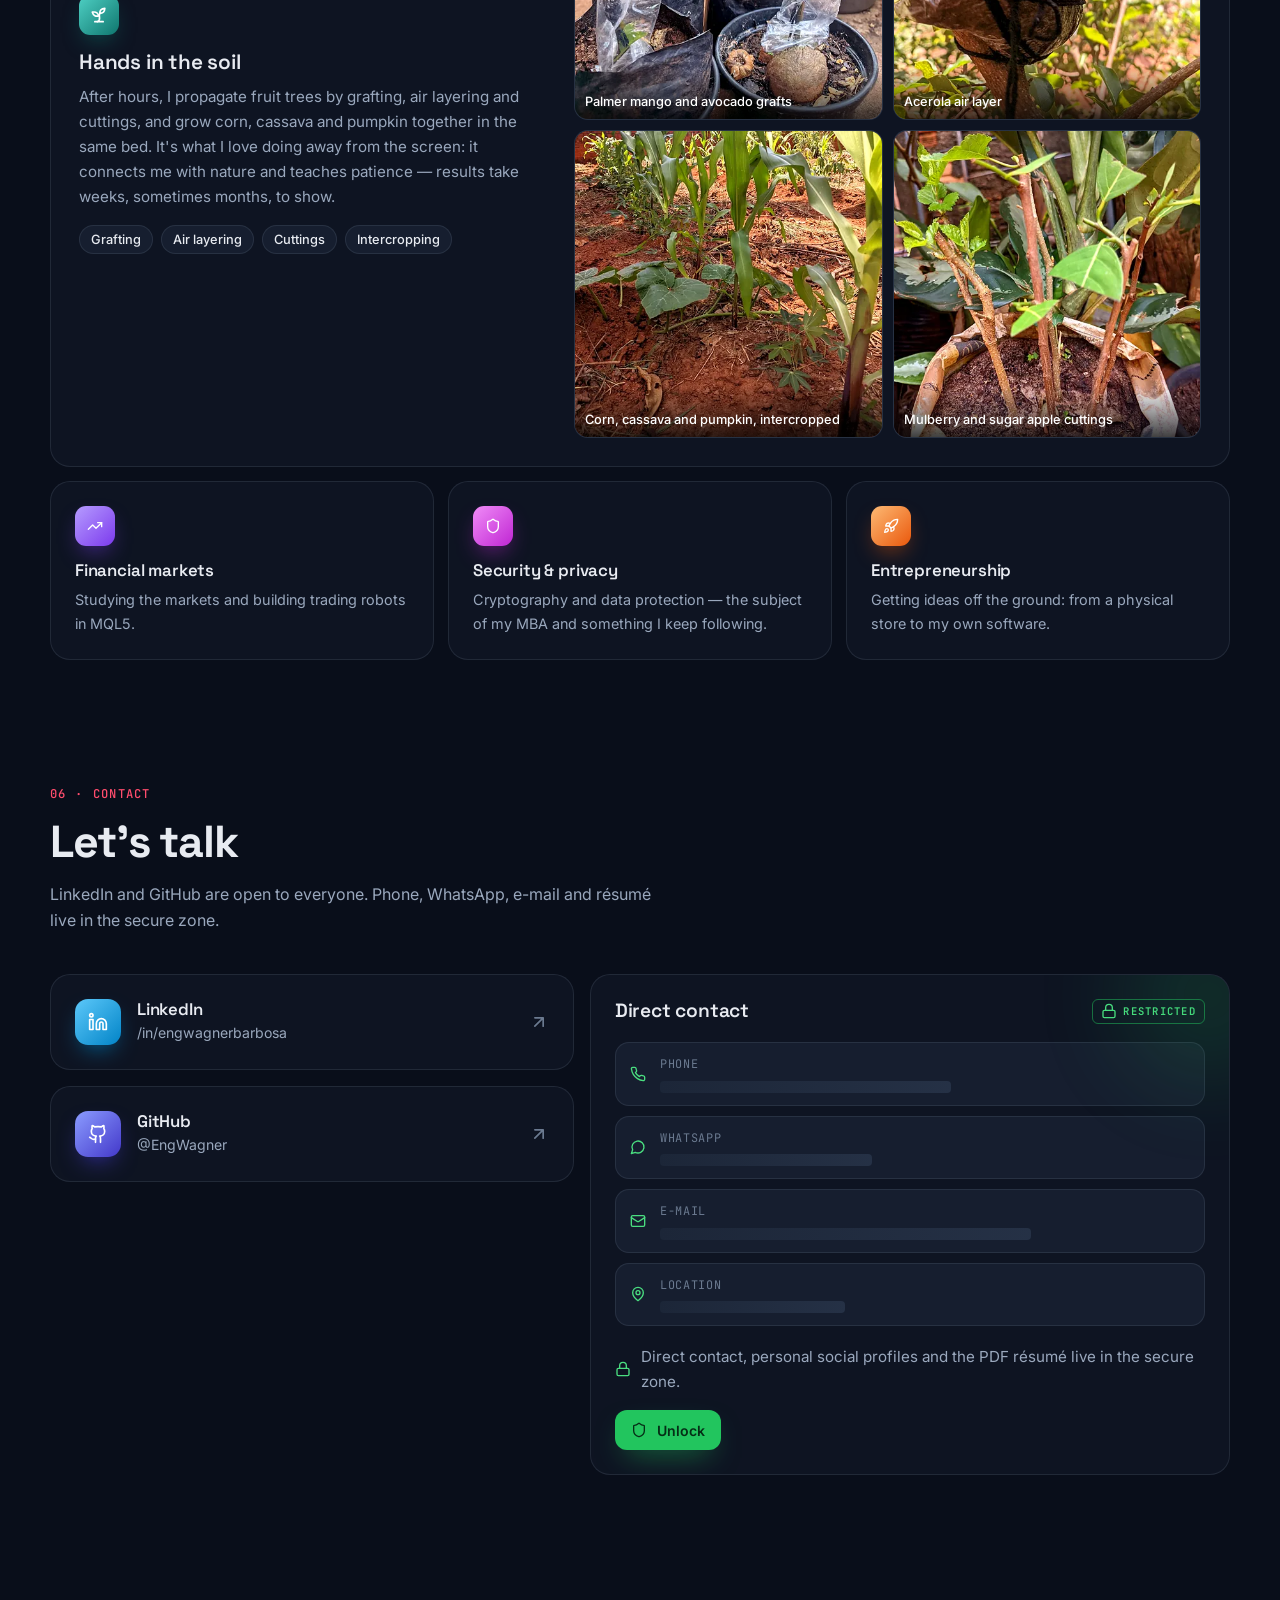
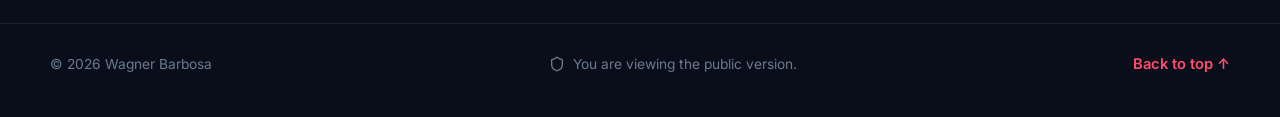
==== commit 623572bd: "Interesses: hobby em destaque com fotos (enxertia, alporquia e estaquia) - Cartão largo "Mãos na ter" ====
--- a/en/index.html
+++ b/en/index.html
@@ -111,6 +111,7 @@
     <symbol id="i-check-circle" viewBox="0 0 24 24"><path d="M22 11.08V12a10 10 0 1 1-5.93-9.14"/><path d="m9 11 3 3L22 4"/></symbol>
     <symbol id="i-wrench" viewBox="0 0 24 24"><path d="M14.7 6.3a1 1 0 0 0 0 1.4l1.6 1.6a1 1 0 0 0 1.4 0l3.77-3.77a6 6 0 0 1-7.94 7.94l-6.91 6.91a2.12 2.12 0 0 1-3-3l6.91-6.91a6 6 0 0 1 7.94-7.94l-3.76 3.76z"/></symbol>
     <symbol id="i-graduation" viewBox="0 0 24 24"><path d="M21.42 10.922a1 1 0 0 0-.019-1.838L12.83 5.18a2 2 0 0 0-1.66 0L2.6 9.08a1 1 0 0 0 0 1.832l8.57 3.908a2 2 0 0 0 1.66 0z"/><path d="M22 10v6"/><path d="M6 12.5V16a6 3 0 0 0 12 0v-3.5"/></symbol>
+    <symbol id="i-sprout" viewBox="0 0 24 24"><path d="M7 20h10"/><path d="M10 20c5.5-2.5.8-6.4 3-10"/><path d="M9.5 9.4c1.1.8 1.8 2.2 2.3 3.7-2 .4-3.5.4-4.8-.3-1.2-.6-2.3-1.9-3-4.2 2.8-.5 4.4 0 5.5.8z"/><path d="M14.1 6a7 7 0 0 0-1.1 4c1.9-.1 3.3-.6 4.3-1.4 1-1 1.6-2.3 1.7-4.6-2.7.1-4 1-4.9 2z"/></symbol>
     <symbol id="i-users" viewBox="0 0 24 24"><path d="M16 21v-2a4 4 0 0 0-4-4H6a4 4 0 0 0-4 4v2"/><circle cx="9" cy="7" r="4"/><path d="M22 21v-2a4 4 0 0 0-3-3.87M16 3.13a4 4 0 0 1 0 7.75"/></symbol>
     <symbol id="i-trending" viewBox="0 0 24 24"><path d="m22 7-8.5 8.5-5-5L2 17"/><path d="M16 7h6v6"/></symbol>
     <symbol id="i-bag" viewBox="0 0 24 24"><path d="M6 2 3 6v14a2 2 0 0 0 2 2h14a2 2 0 0 0 2-2V6l-3-4Z"/><path d="M3 6h18M16 10a4 4 0 0 1-8 0"/></symbol>
@@ -626,6 +627,43 @@
         </header>
 
         <div class="interests">
+          <!-- INTERESSE EM DESTAQUE — cartão largo com fotos. Fotos: images/interesses/, quadradas,
+               em 480 e 800 px (WebP, sem metadados). Troque, tire ou acrescente <li> na lista .garden. -->
+          <article class="card interest interest-feature reveal tone-teal">
+            <span class="card-glow" aria-hidden="true"></span>
+            <div class="feature-text">
+              <span class="card-icon"><svg class="i" aria-hidden="true"><use href="#i-sprout"/></svg></span>
+              <h3>Hands in the soil</h3>
+              <p>After hours, I propagate fruit trees by grafting, air layering and cuttings, and grow corn, cassava and pumpkin together in the same bed. It's what I love doing away from the screen: it connects me with nature and teaches patience — results take weeks, sometimes months, to show.</p>
+              <ul class="chips" aria-label="Techniques">
+                <li class="chip">Grafting</li><li class="chip">Air layering</li><li class="chip">Cuttings</li><li class="chip">Intercropping</li>
+              </ul>
+            </div>
+            <ul class="garden" aria-label="Photos of my seedlings">
+              <li><figure>
+                <img src="../images/interesses/enxertos-manga-abacate-800.webp" srcset="../images/interesses/enxertos-manga-abacate-480.webp 480w, ../images/interesses/enxertos-manga-abacate-800.webp 800w" sizes="(min-width: 900px) 290px, calc(50vw - 46px)" width="800" height="800" loading="lazy" decoding="async"
+                     alt="Freshly grafted Palmer mango and avocado seedlings under plastic bags; the avocado seed shows at the base of the pot">
+                <figcaption>Palmer mango and avocado grafts</figcaption>
+              </figure></li>
+              <li><figure>
+                <img src="../images/interesses/alporquia-acerola-800.webp" srcset="../images/interesses/alporquia-acerola-480.webp 480w, ../images/interesses/alporquia-acerola-800.webp 800w" sizes="(min-width: 900px) 290px, calc(50vw - 46px)" width="800" height="800" loading="lazy" decoding="async"
+                     alt="An air layer on an acerola branch, wrapped in plastic and tied with string">
+                <figcaption>Acerola air layer</figcaption>
+              </figure></li>
+              <li><figure>
+                <img src="../images/interesses/consorcio-milho-mandioca-abobora-800.webp" srcset="../images/interesses/consorcio-milho-mandioca-abobora-480.webp 480w, ../images/interesses/consorcio-milho-mandioca-abobora-800.webp 800w" sizes="(min-width: 900px) 290px, calc(50vw - 46px)" width="800" height="800" loading="lazy" decoding="async"
+                     alt="Corn, cassava and pumpkin plants growing together in red soil">
+                <figcaption>Corn, cassava and pumpkin, intercropped</figcaption>
+              </figure></li>
+              <li><figure>
+                <img src="../images/interesses/estaquia-amora-pinha-800.webp" srcset="../images/interesses/estaquia-amora-pinha-480.webp 480w, ../images/interesses/estaquia-amora-pinha-800.webp 800w" sizes="(min-width: 900px) 290px, calc(50vw - 46px)" width="800" height="800" loading="lazy" decoding="async"
+                     alt="Mulberry and sugar apple cuttings sprouting in a bag of soil">
+                <figcaption>Mulberry and sugar apple cuttings</figcaption>
+              </figure></li>
+            </ul>
+          </article>
+          <!-- /INTERESSE EM DESTAQUE -->
+
           <!-- INTERESSE / HOBBY — copie o <article> inteiro (nos dois idiomas).
                Cores: tone-crimson | tone-violet | tone-sky | tone-fuchsia | tone-indigo | tone-teal | tone-orange -->
           <article class="card interest reveal tone-violet">
--- a/css/styles.css
+++ b/css/styles.css
@@ -497,10 +497,35 @@
 .project .muted-link { margin-top: 20px; color: var(--text-faint); font-size: .88rem; }
 
 /* ---------- Interesses ---------- */
-.interests { display: grid; gap: 14px; grid-template-columns: repeat(auto-fill, minmax(min(100%, 230px), 1fr)); }
+/* Colunas fixas: o cartão em destaque ocupa a linha inteira e os demais não deixam vaga sobrando */
+.interests { display: grid; gap: 14px; grid-template-columns: minmax(0, 1fr); }
+@media (min-width: 600px) { .interests { grid-template-columns: repeat(2, minmax(0, 1fr)); } }
+@media (min-width: 900px) { .interests { grid-template-columns: repeat(3, minmax(0, 1fr)); } }
 .interest .card-icon { width: 40px; height: 40px; border-radius: 11px; margin-bottom: 14px; }
 .interest h3 { font-size: 1.05rem; }
 .interest p { margin-top: 6px; font-size: .9rem; }
+
+/* Interesse em destaque: texto ao lado de uma grade de fotos */
+.interest-feature { grid-column: 1 / -1; display: grid; gap: 22px; }
+.interest-feature h3 { font-size: 1.3rem; }
+.interest-feature p { margin-top: 8px; font-size: .95rem; }
+.garden { display: grid; grid-template-columns: repeat(2, minmax(0, 1fr)); gap: 10px; }
+.garden figure {
+  position: relative; margin: 0; aspect-ratio: 1; overflow: hidden;
+  border-radius: 14px; border: 1px solid var(--border); background: var(--surface-2);
+}
+.garden img { display: block; width: 100%; height: 100%; object-fit: cover; transition: transform .6s var(--ease); }
+.garden figure:hover img { transform: scale(1.04); }
+.garden figcaption {
+  position: absolute; inset: auto 0 0 0; padding: 26px 10px 8px;
+  font-size: .76rem; font-weight: 500; line-height: 1.3; color: #fff;
+  background: linear-gradient(rgb(0 0 0 / 0), rgb(0 0 0 / .75));
+}
+@media (max-width: 479px) { .garden figcaption { font-size: .7rem; padding: 20px 8px 6px; } }
+@media (min-width: 900px) {
+  .interest-feature { grid-template-columns: minmax(0, .85fr) minmax(0, 1.15fr); gap: 32px; align-items: center; padding: 28px; }
+  .garden figcaption { font-size: .8rem; }
+}
 
 /* ---------- Contato ---------- */
 .contact-grid { display: grid; gap: 16px; }
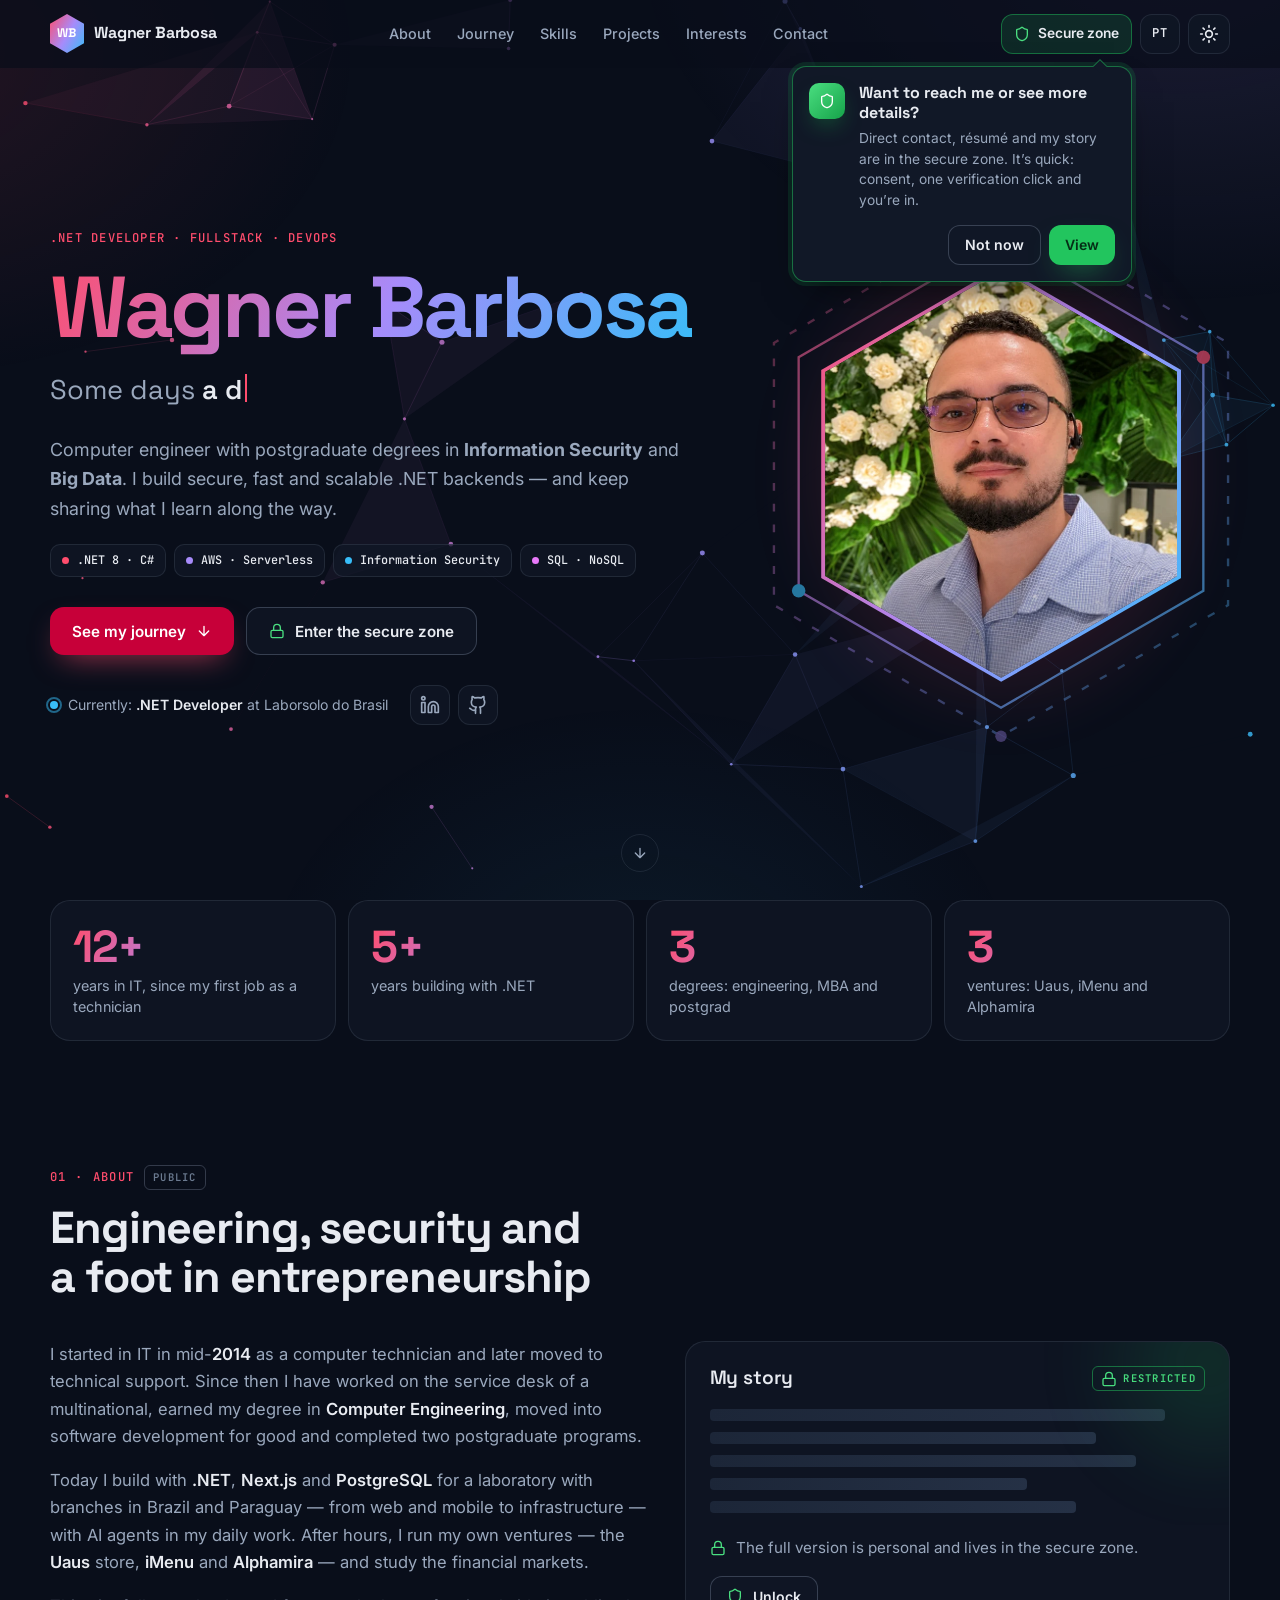
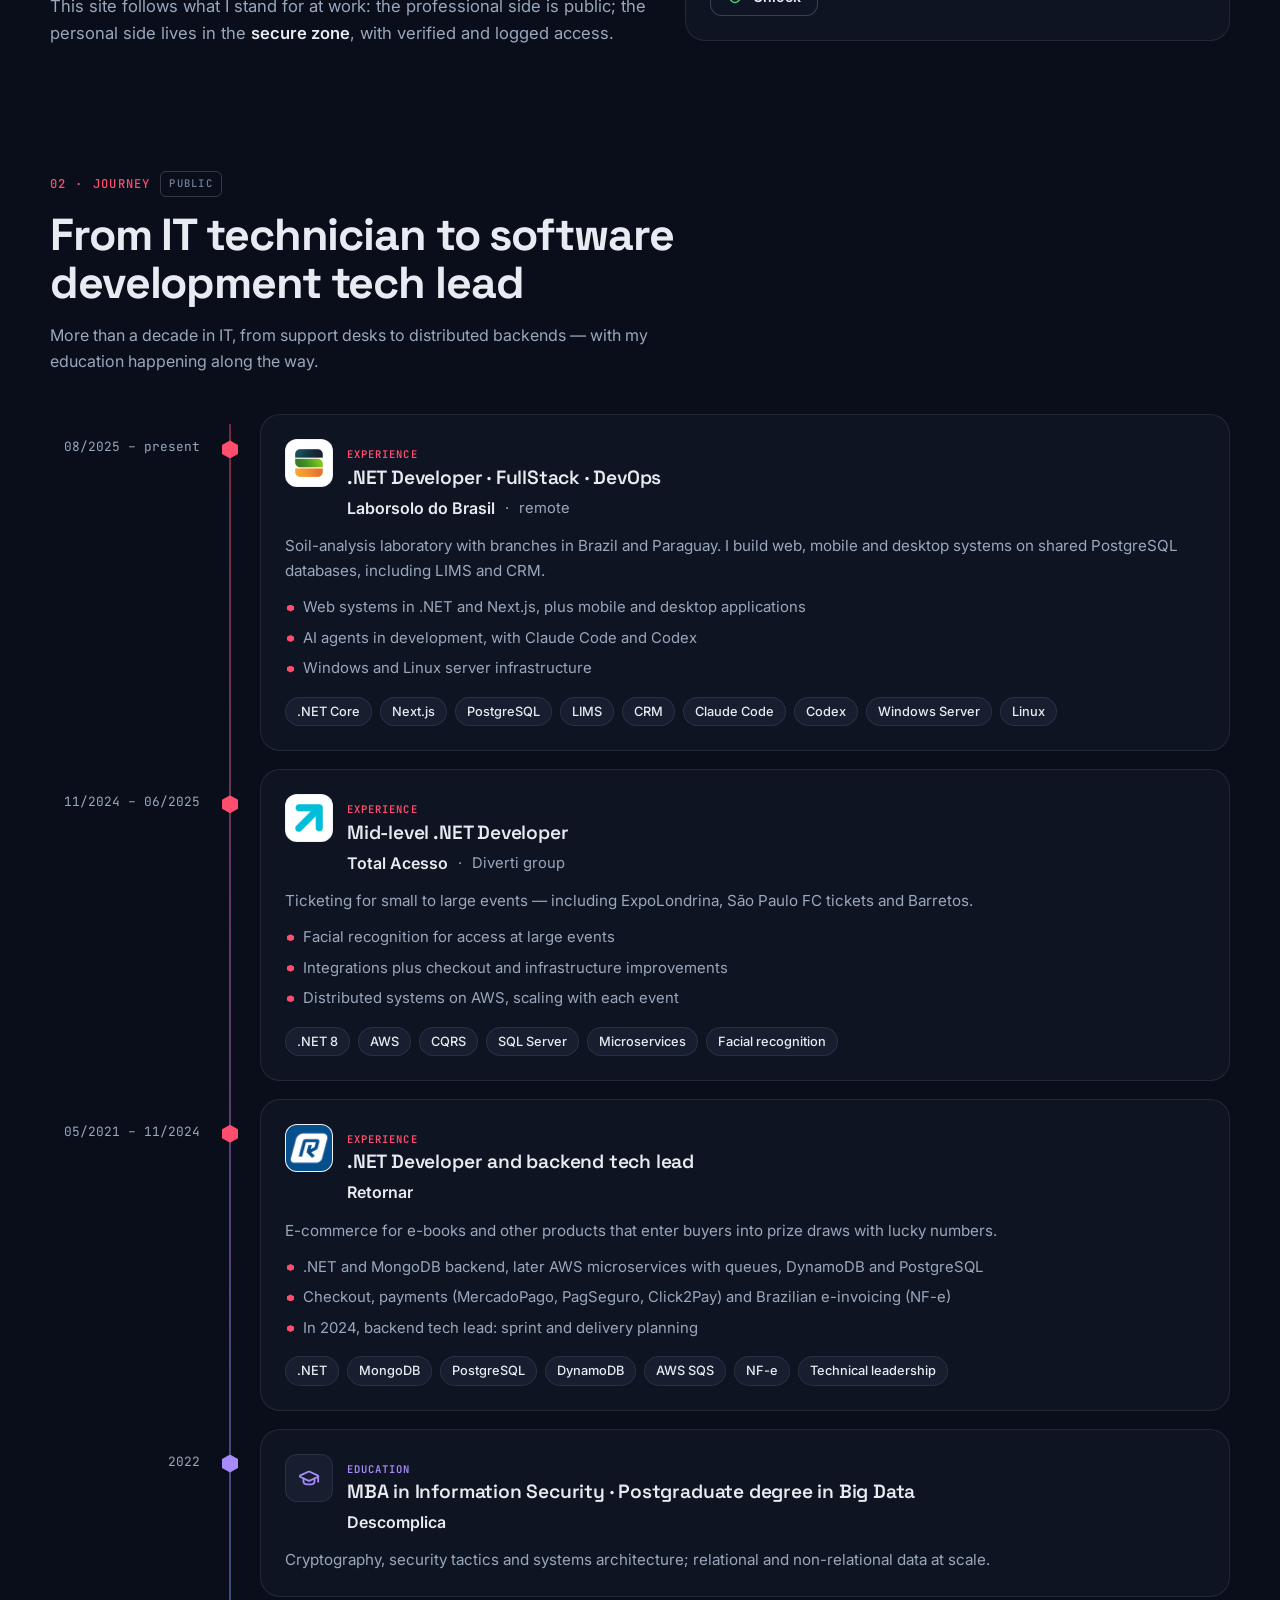
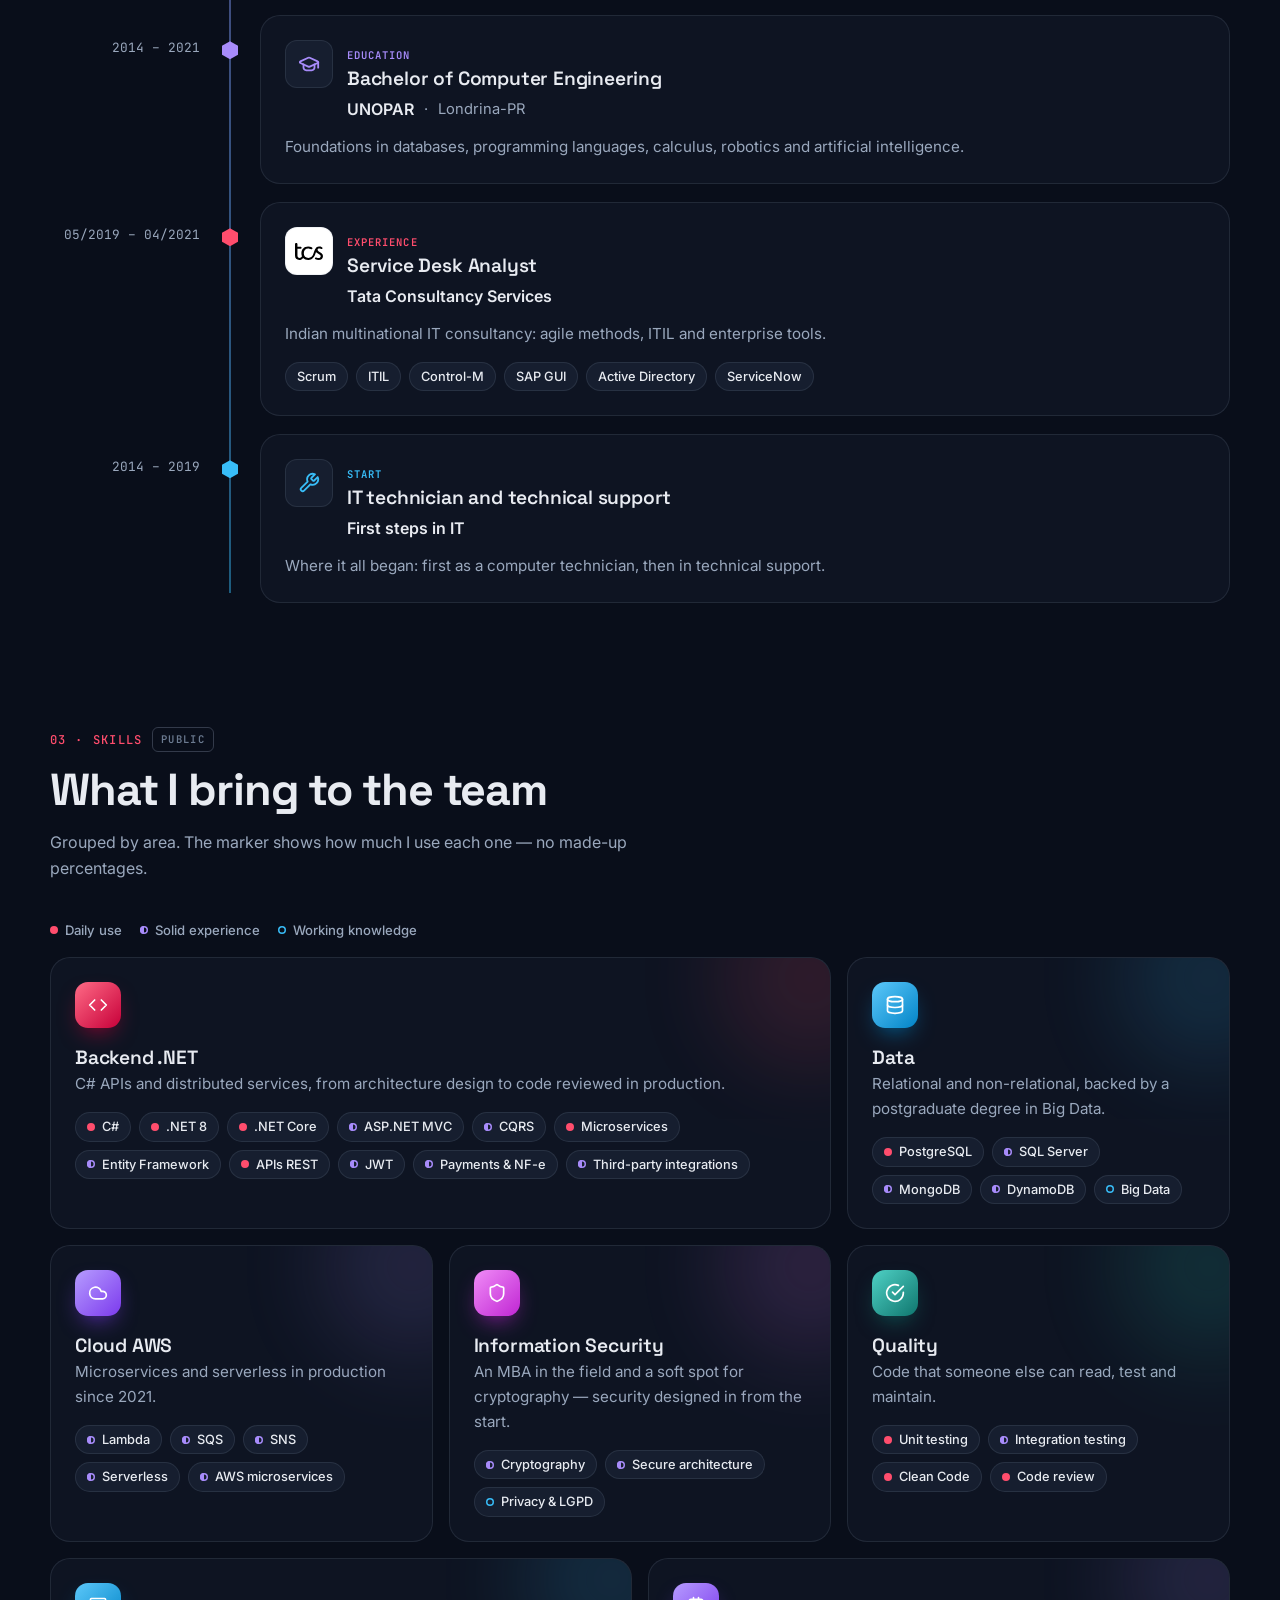
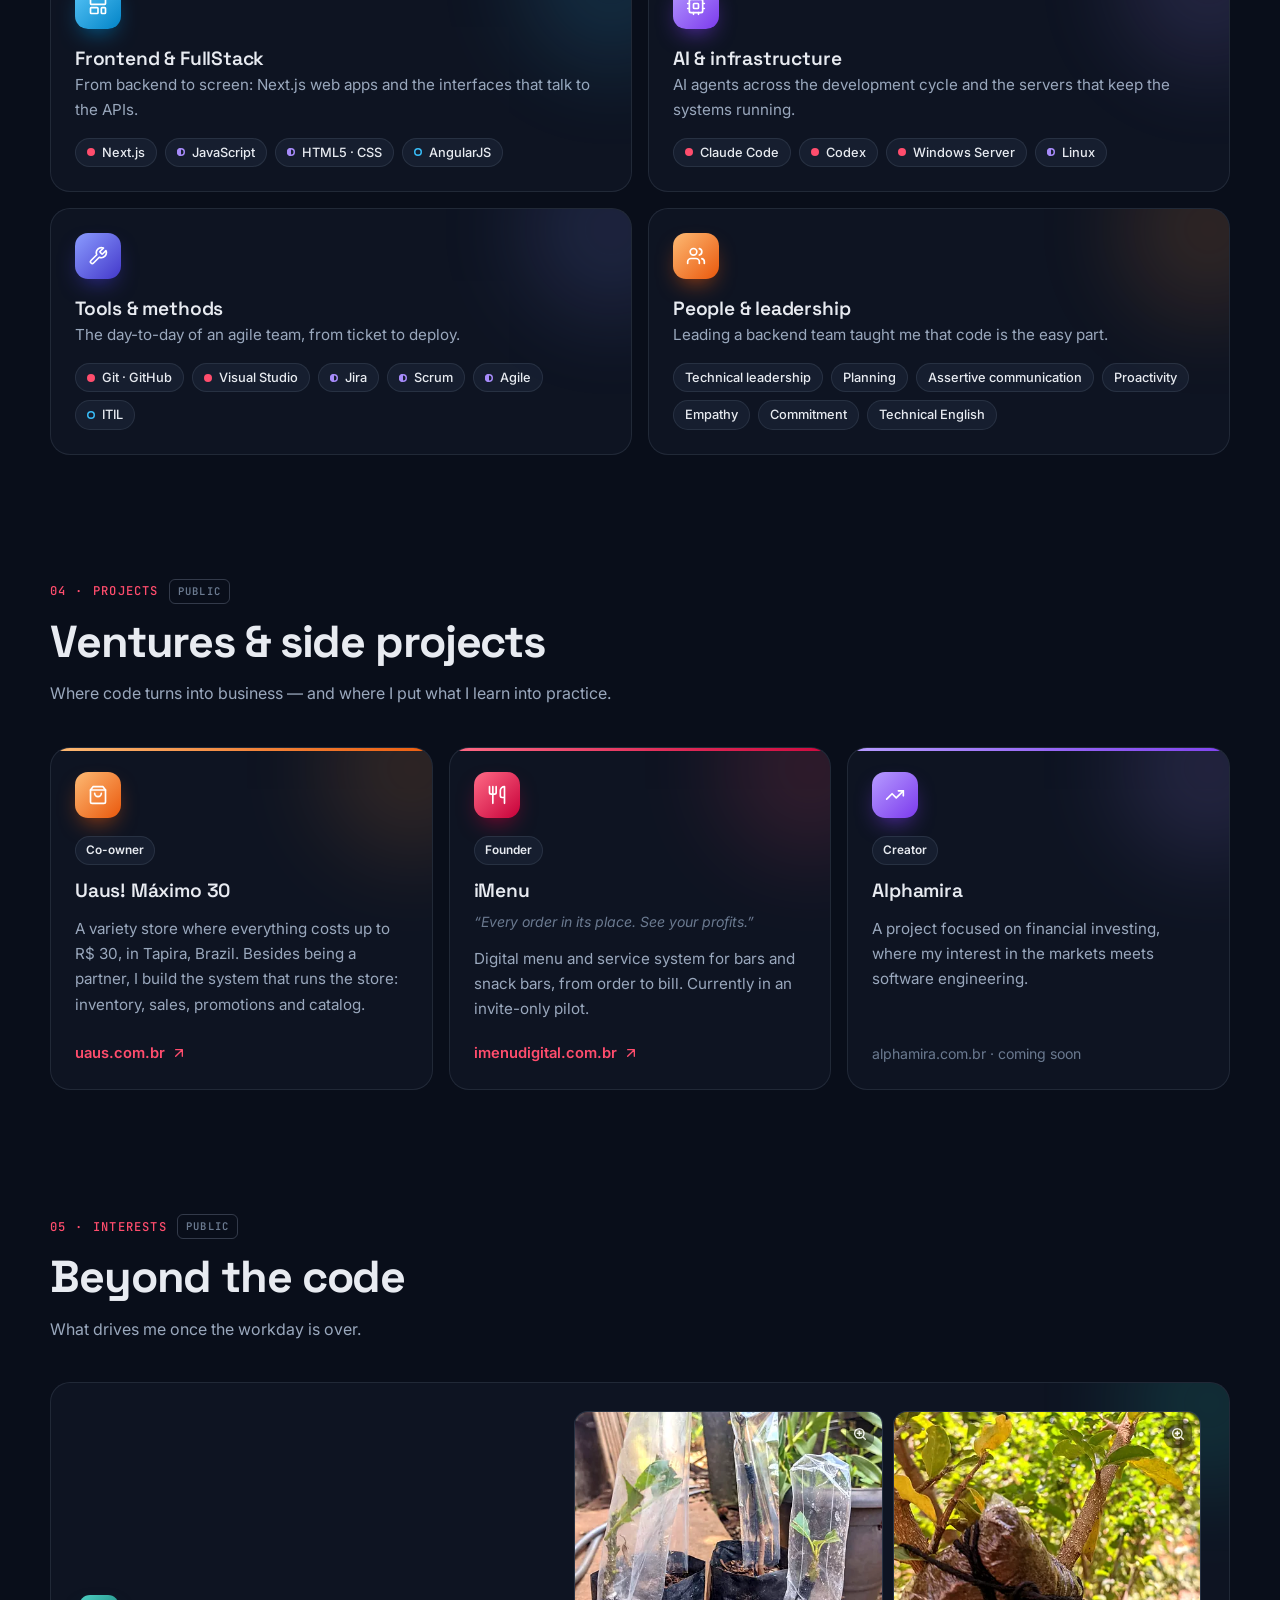
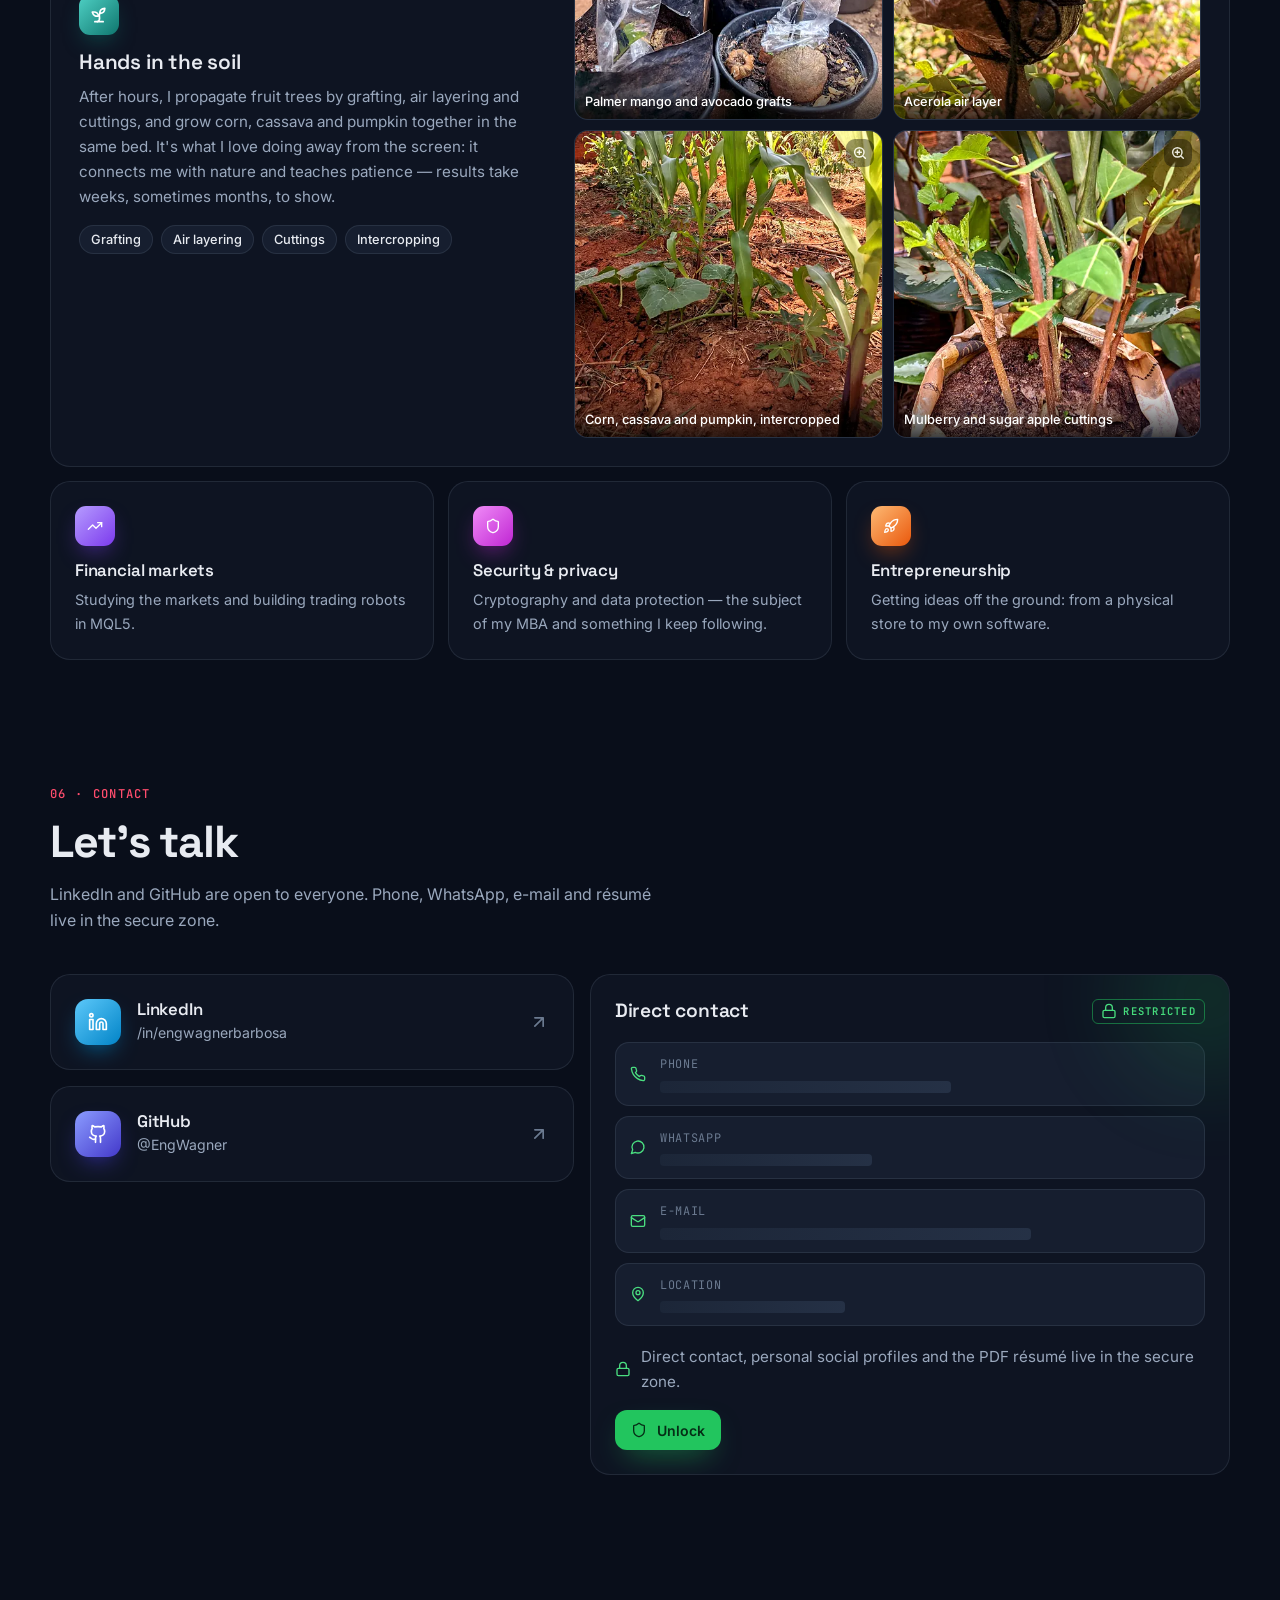
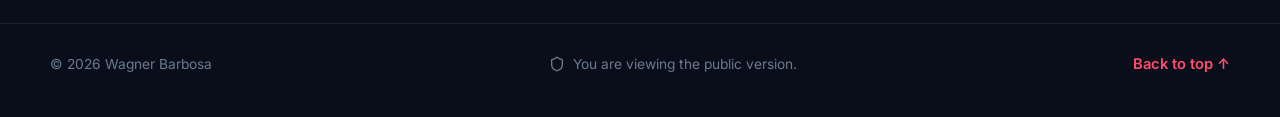
==== commit 6acbffc9: "Fotos ampliadas com zoom e versão nos links de CSS e JS - Correção: o celular juntava o HTML novo co" ====
--- a/en/index.html
+++ b/en/index.html
@@ -51,13 +51,14 @@
   <link rel="icon" href="../images/favicon-32.png" sizes="32x32" type="image/png">
   <link rel="apple-touch-icon" href="../images/apple-touch-icon.png">
 
-  <link rel="stylesheet" href="../css/tokens.css">
-  <link rel="stylesheet" href="../css/styles.css">
-
-  <script defer src="../js/strings.js"></script>
-  <script defer src="../js/polygons.js"></script>
-  <script defer src="../js/zone.js"></script>
-  <script defer src="../js/main.js"></script>
+  <link rel="stylesheet" href="../css/tokens.css?v=20261112">
+  <link rel="stylesheet" href="../css/styles.css?v=20261112">
+
+  <script defer src="../js/strings.js?v=20261112"></script>
+  <script defer src="../js/polygons.js?v=20261112"></script>
+  <script defer src="../js/zone.js?v=20261112"></script>
+  <script defer src="../js/main.js?v=20261112"></script>
+  <script defer src="../js/lightbox.js?v=20261112"></script>
 
   <!-- Google Analytics (gtag.js) -->
   <script async src="https://www.googletagmanager.com/gtag/js?id=G-HW10G16KTK"></script>
@@ -112,6 +113,10 @@
     <symbol id="i-wrench" viewBox="0 0 24 24"><path d="M14.7 6.3a1 1 0 0 0 0 1.4l1.6 1.6a1 1 0 0 0 1.4 0l3.77-3.77a6 6 0 0 1-7.94 7.94l-6.91 6.91a2.12 2.12 0 0 1-3-3l6.91-6.91a6 6 0 0 1 7.94-7.94l-3.76 3.76z"/></symbol>
     <symbol id="i-graduation" viewBox="0 0 24 24"><path d="M21.42 10.922a1 1 0 0 0-.019-1.838L12.83 5.18a2 2 0 0 0-1.66 0L2.6 9.08a1 1 0 0 0 0 1.832l8.57 3.908a2 2 0 0 0 1.66 0z"/><path d="M22 10v6"/><path d="M6 12.5V16a6 3 0 0 0 12 0v-3.5"/></symbol>
     <symbol id="i-sprout" viewBox="0 0 24 24"><path d="M7 20h10"/><path d="M10 20c5.5-2.5.8-6.4 3-10"/><path d="M9.5 9.4c1.1.8 1.8 2.2 2.3 3.7-2 .4-3.5.4-4.8-.3-1.2-.6-2.3-1.9-3-4.2 2.8-.5 4.4 0 5.5.8z"/><path d="M14.1 6a7 7 0 0 0-1.1 4c1.9-.1 3.3-.6 4.3-1.4 1-1 1.6-2.3 1.7-4.6-2.7.1-4 1-4.9 2z"/></symbol>
+    <symbol id="i-chevron-left" viewBox="0 0 24 24"><path d="m15 18-6-6 6-6"/></symbol>
+    <symbol id="i-chevron-right" viewBox="0 0 24 24"><path d="m9 18 6-6-6-6"/></symbol>
+    <symbol id="i-zoom-in" viewBox="0 0 24 24"><circle cx="11" cy="11" r="8"/><path d="m21 21-4.35-4.35M11 8v6M8 11h6"/></symbol>
+    <symbol id="i-zoom-out" viewBox="0 0 24 24"><circle cx="11" cy="11" r="8"/><path d="m21 21-4.35-4.35M8 11h6"/></symbol>
     <symbol id="i-users" viewBox="0 0 24 24"><path d="M16 21v-2a4 4 0 0 0-4-4H6a4 4 0 0 0-4 4v2"/><circle cx="9" cy="7" r="4"/><path d="M22 21v-2a4 4 0 0 0-3-3.87M16 3.13a4 4 0 0 1 0 7.75"/></symbol>
     <symbol id="i-trending" viewBox="0 0 24 24"><path d="m22 7-8.5 8.5-5-5L2 17"/><path d="M16 7h6v6"/></symbol>
     <symbol id="i-bag" viewBox="0 0 24 24"><path d="M6 2 3 6v14a2 2 0 0 0 2 2h14a2 2 0 0 0 2-2V6l-3-4Z"/><path d="M3 6h18M16 10a4 4 0 0 1-8 0"/></symbol>
@@ -628,7 +633,8 @@
 
         <div class="interests">
           <!-- INTERESSE EM DESTAQUE — cartão largo com fotos. Fotos: images/interesses/, quadradas,
-               em 480 e 800 px (WebP, sem metadados). Troque, tire ou acrescente <li> na lista .garden. -->
+               em 480 e 800 px, mais a -full que abre ampliada (WebP, sem metadados).
+               Troque, tire ou acrescente <li> na lista .garden. -->
           <article class="card interest interest-feature reveal tone-teal">
             <span class="card-glow" aria-hidden="true"></span>
             <div class="feature-text">
@@ -641,23 +647,31 @@
             </div>
             <ul class="garden" aria-label="Photos of my seedlings">
               <li><figure>
-                <img src="../images/interesses/enxertos-manga-abacate-800.webp" srcset="../images/interesses/enxertos-manga-abacate-480.webp 480w, ../images/interesses/enxertos-manga-abacate-800.webp 800w" sizes="(min-width: 900px) 290px, calc(50vw - 46px)" width="800" height="800" loading="lazy" decoding="async"
-                     alt="Freshly grafted Palmer mango and avocado seedlings under plastic bags; the avocado seed shows at the base of the pot">
+                <a href="../images/interesses/enxertos-manga-abacate-full.webp" data-lightbox="mudas">
+                  <img src="../images/interesses/enxertos-manga-abacate-800.webp" srcset="../images/interesses/enxertos-manga-abacate-480.webp 480w, ../images/interesses/enxertos-manga-abacate-800.webp 800w" sizes="(min-width: 900px) 290px, calc(50vw - 46px)" width="800" height="800" loading="lazy" decoding="async"
+                       alt="Freshly grafted Palmer mango and avocado seedlings under plastic bags; the avocado seed shows at the base of the pot">
+                </a>
                 <figcaption>Palmer mango and avocado grafts</figcaption>
               </figure></li>
               <li><figure>
-                <img src="../images/interesses/alporquia-acerola-800.webp" srcset="../images/interesses/alporquia-acerola-480.webp 480w, ../images/interesses/alporquia-acerola-800.webp 800w" sizes="(min-width: 900px) 290px, calc(50vw - 46px)" width="800" height="800" loading="lazy" decoding="async"
-                     alt="An air layer on an acerola branch, wrapped in plastic and tied with string">
+                <a href="../images/interesses/alporquia-acerola-full.webp" data-lightbox="mudas">
+                  <img src="../images/interesses/alporquia-acerola-800.webp" srcset="../images/interesses/alporquia-acerola-480.webp 480w, ../images/interesses/alporquia-acerola-800.webp 800w" sizes="(min-width: 900px) 290px, calc(50vw - 46px)" width="800" height="800" loading="lazy" decoding="async"
+                       alt="An air layer on an acerola branch, wrapped in plastic and tied with string">
+                </a>
                 <figcaption>Acerola air layer</figcaption>
               </figure></li>
               <li><figure>
-                <img src="../images/interesses/consorcio-milho-mandioca-abobora-800.webp" srcset="../images/interesses/consorcio-milho-mandioca-abobora-480.webp 480w, ../images/interesses/consorcio-milho-mandioca-abobora-800.webp 800w" sizes="(min-width: 900px) 290px, calc(50vw - 46px)" width="800" height="800" loading="lazy" decoding="async"
-                     alt="Corn, cassava and pumpkin plants growing together in red soil">
+                <a href="../images/interesses/consorcio-milho-mandioca-abobora-full.webp" data-lightbox="mudas">
+                  <img src="../images/interesses/consorcio-milho-mandioca-abobora-800.webp" srcset="../images/interesses/consorcio-milho-mandioca-abobora-480.webp 480w, ../images/interesses/consorcio-milho-mandioca-abobora-800.webp 800w" sizes="(min-width: 900px) 290px, calc(50vw - 46px)" width="800" height="800" loading="lazy" decoding="async"
+                       alt="Corn, cassava and pumpkin plants growing together in red soil">
+                </a>
                 <figcaption>Corn, cassava and pumpkin, intercropped</figcaption>
               </figure></li>
               <li><figure>
-                <img src="../images/interesses/estaquia-amora-pinha-800.webp" srcset="../images/interesses/estaquia-amora-pinha-480.webp 480w, ../images/interesses/estaquia-amora-pinha-800.webp 800w" sizes="(min-width: 900px) 290px, calc(50vw - 46px)" width="800" height="800" loading="lazy" decoding="async"
-                     alt="Mulberry and sugar apple cuttings sprouting in a bag of soil">
+                <a href="../images/interesses/estaquia-amora-pinha-full.webp" data-lightbox="mudas">
+                  <img src="../images/interesses/estaquia-amora-pinha-800.webp" srcset="../images/interesses/estaquia-amora-pinha-480.webp 480w, ../images/interesses/estaquia-amora-pinha-800.webp 800w" sizes="(min-width: 900px) 290px, calc(50vw - 46px)" width="800" height="800" loading="lazy" decoding="async"
+                       alt="Mulberry and sugar apple cuttings sprouting in a bag of soil">
+                </a>
                 <figcaption>Mulberry and sugar apple cuttings</figcaption>
               </figure></li>
             </ul>
--- a/css/styles.css
+++ b/css/styles.css
@@ -24,7 +24,7 @@
   overflow-x: hidden;
 }
 
-img { display: block; max-width: 100%; }
+img { display: block; max-width: 100%; height: auto; }
 a { color: inherit; text-decoration: none; }
 button { font: inherit; color: inherit; background: none; border: 0; cursor: pointer; }
 ul { list-style: none; }
@@ -526,6 +526,52 @@
   .interest-feature { grid-template-columns: minmax(0, .85fr) minmax(0, 1.15fr); gap: 32px; align-items: center; padding: 28px; }
   .garden figcaption { font-size: .8rem; }
 }
+/* Cada foto abre ampliada (js/lightbox.js); a lupa no canto avisa que dá para clicar */
+.garden a { display: block; width: 100%; height: 100%; cursor: zoom-in; }
+.garden a:focus-visible { outline: 2px solid var(--accent); outline-offset: -3px; border-radius: 14px; }
+.garden a::after {
+  content: ""; position: absolute; top: 8px; right: 8px; width: 28px; height: 28px; border-radius: 9px;
+  background: rgb(0 0 0 / .45) url("data:image/svg+xml,%3Csvg xmlns='http://www.w3.org/2000/svg' viewBox='0 0 24 24' fill='none' stroke='white' stroke-width='2.2' stroke-linecap='round'%3E%3Ccircle cx='11' cy='11' r='7'/%3E%3Cpath d='m20 20-3.6-3.6M11 8v6M8 11h6'/%3E%3C/svg%3E") center / 16px no-repeat;
+  opacity: .85; transition: opacity .2s;
+}
+.garden a:hover::after { opacity: 1; }
+.garden figcaption { pointer-events: none; }
+
+/* ---------- Foto ampliada (js/lightbox.js) ---------- */
+html.lb-open { overflow: hidden; }
+.lightbox {
+  position: fixed; inset: 0; width: 100%; height: 100%; max-width: none; max-height: none;
+  margin: 0; padding: 0; border: 0; overflow: hidden;
+  background: rgb(3 6 12 / .94); color: #fff;
+  -webkit-backdrop-filter: blur(10px); backdrop-filter: blur(10px);
+}
+.lightbox[open] { display: grid; grid-template-rows: minmax(0, 1fr) auto; }
+.lightbox::backdrop { background: transparent; }
+.lb-stage { position: relative; display: grid; place-items: center; overflow: hidden; touch-action: none; user-select: none; cursor: zoom-in; }
+.lightbox.is-zoomed .lb-stage { cursor: grab; }
+.lightbox.is-zoomed .lb-stage:active { cursor: grabbing; }
+.lb-img { max-width: none; border-radius: 10px; transform-origin: 50% 50%; will-change: transform; -webkit-user-drag: none; }
+.lb-img.is-animating { transition: transform .28s var(--ease); }
+.lb-bar { padding: 10px 16px calc(14px + env(safe-area-inset-bottom, 0px)); text-align: center; }
+.lb-caption { font-weight: 600; font-size: .95rem; }
+.lb-hint { margin-top: 2px; font-size: .78rem; color: rgb(255 255 255 / .6); }
+.lb-btn {
+  position: absolute; display: grid; place-items: center; width: 44px; height: 44px;
+  border-radius: 12px; border: 1px solid rgb(255 255 255 / .16);
+  background: rgb(15 23 42 / .72); color: #fff; cursor: pointer;
+  -webkit-backdrop-filter: blur(6px); backdrop-filter: blur(6px);
+  transition: background-color .2s, opacity .2s;
+}
+.lb-btn:hover { background: rgb(30 41 59 / .92); }
+.lb-btn:disabled { opacity: .35; cursor: default; }
+.lb-btn[hidden] { display: none; }
+.lb-btn:focus-visible { outline: 2px solid var(--accent); outline-offset: 2px; }
+.lb-close { top: calc(10px + env(safe-area-inset-top, 0px)); right: 10px; }
+.lb-zoom { position: absolute; top: calc(10px + env(safe-area-inset-top, 0px)); left: 10px; display: flex; gap: 8px; }
+.lb-zoom .lb-btn { position: static; }
+.lb-prev, .lb-next { top: 50%; margin-top: -22px; }
+.lb-prev { left: 10px; }
+.lb-next { right: 10px; }
 
 /* ---------- Contato ---------- */
 .contact-grid { display: grid; gap: 16px; }
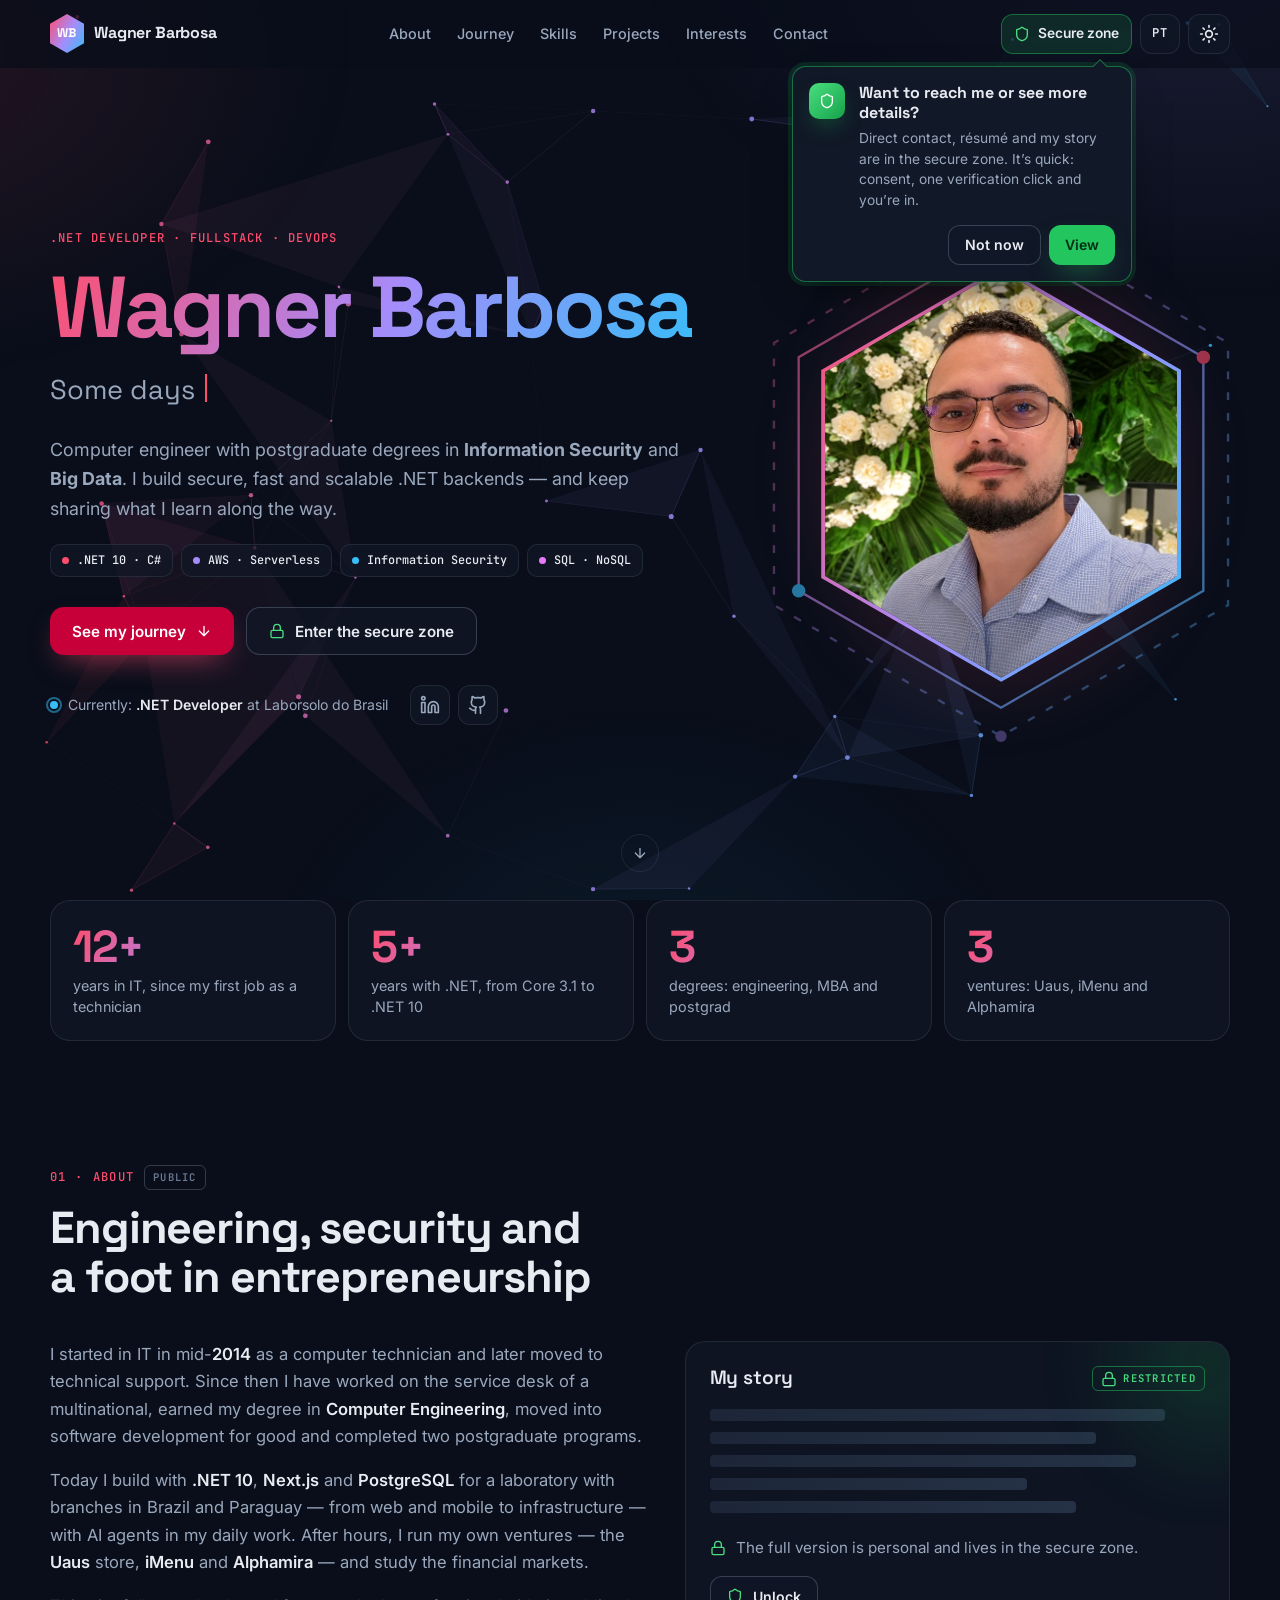
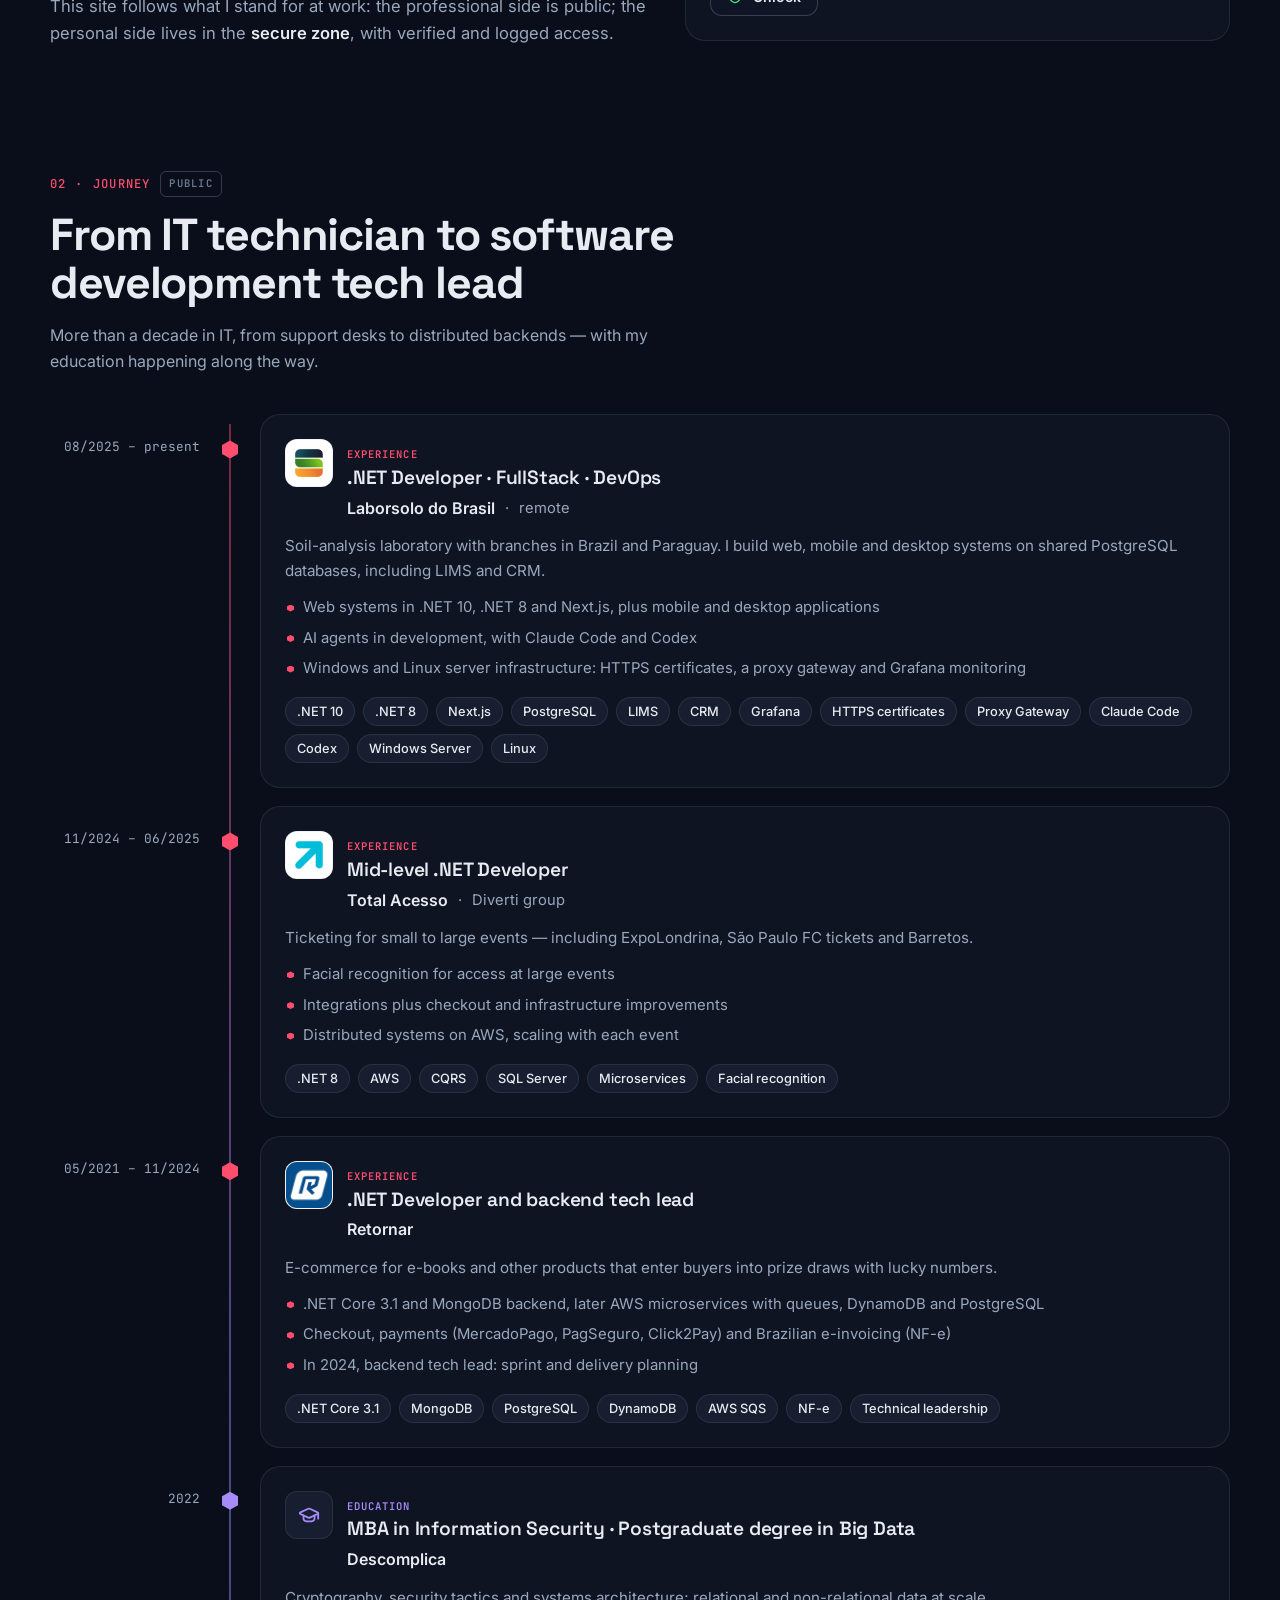
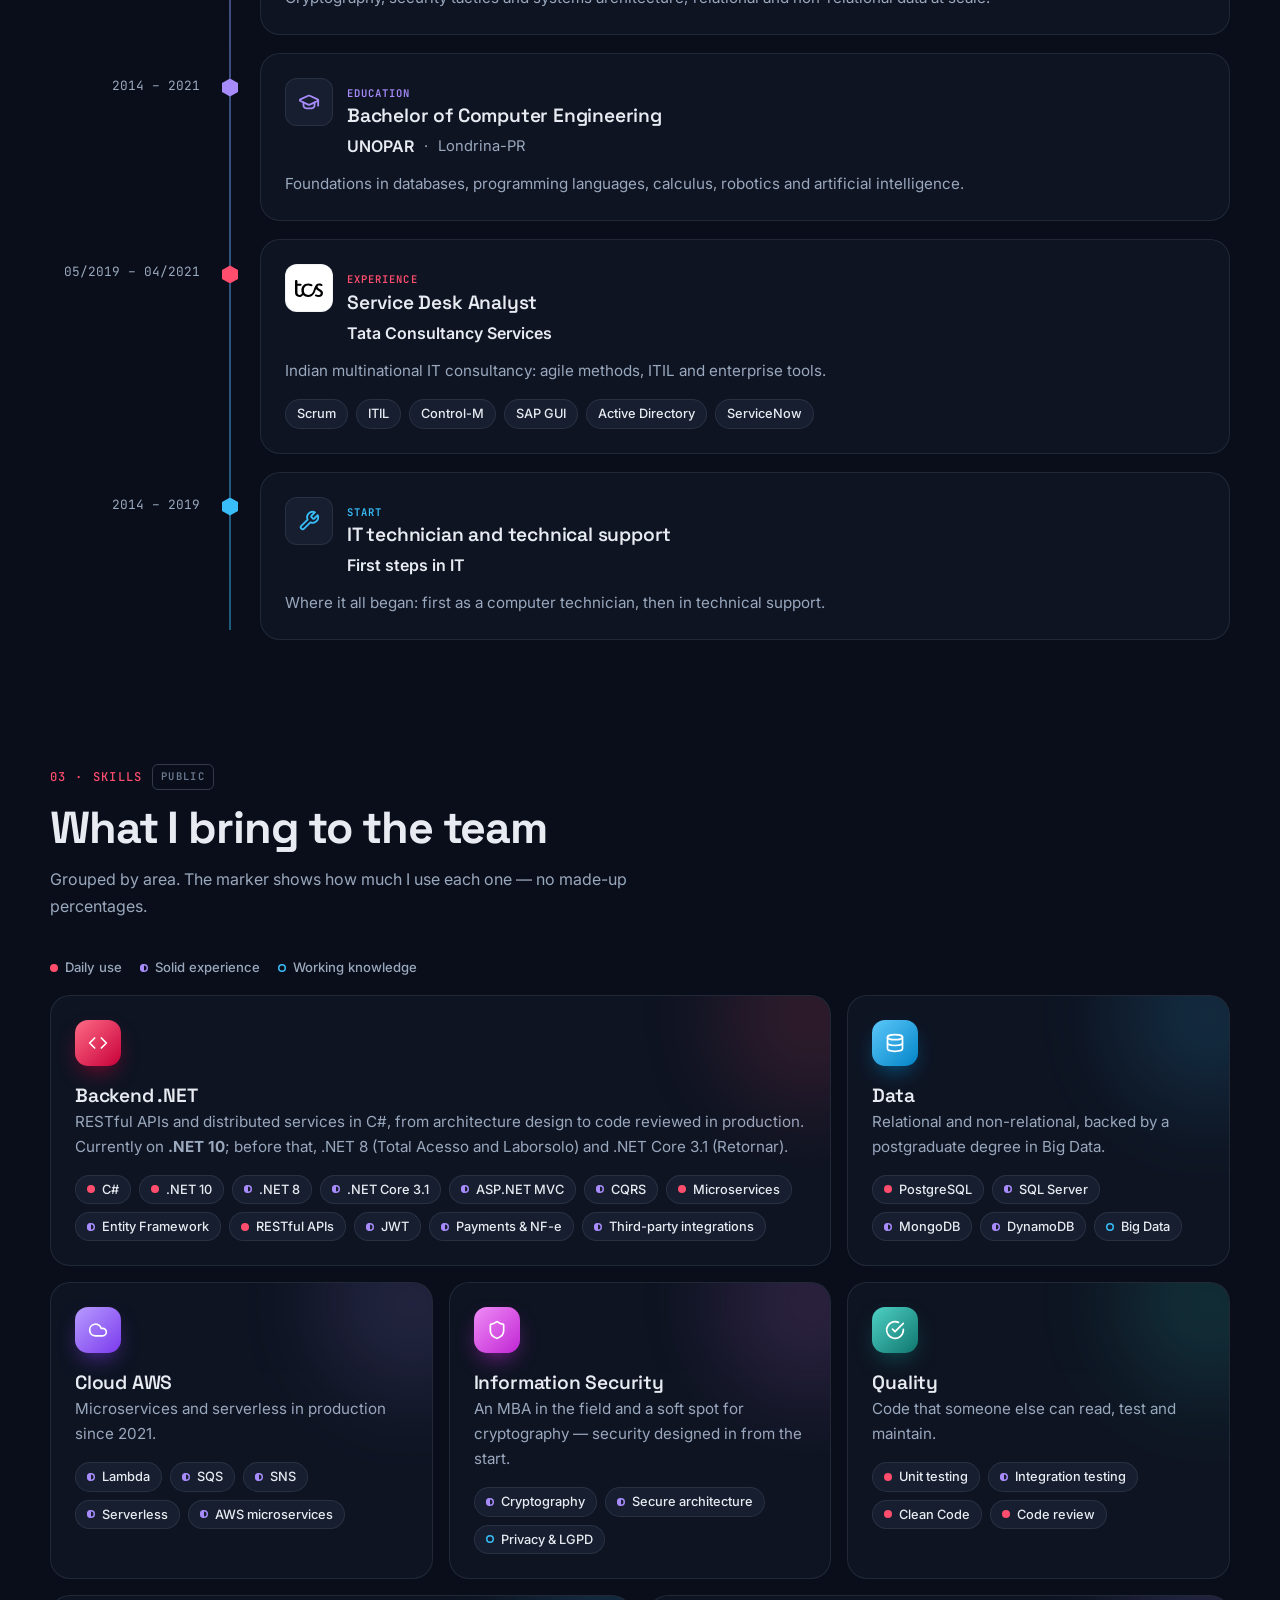
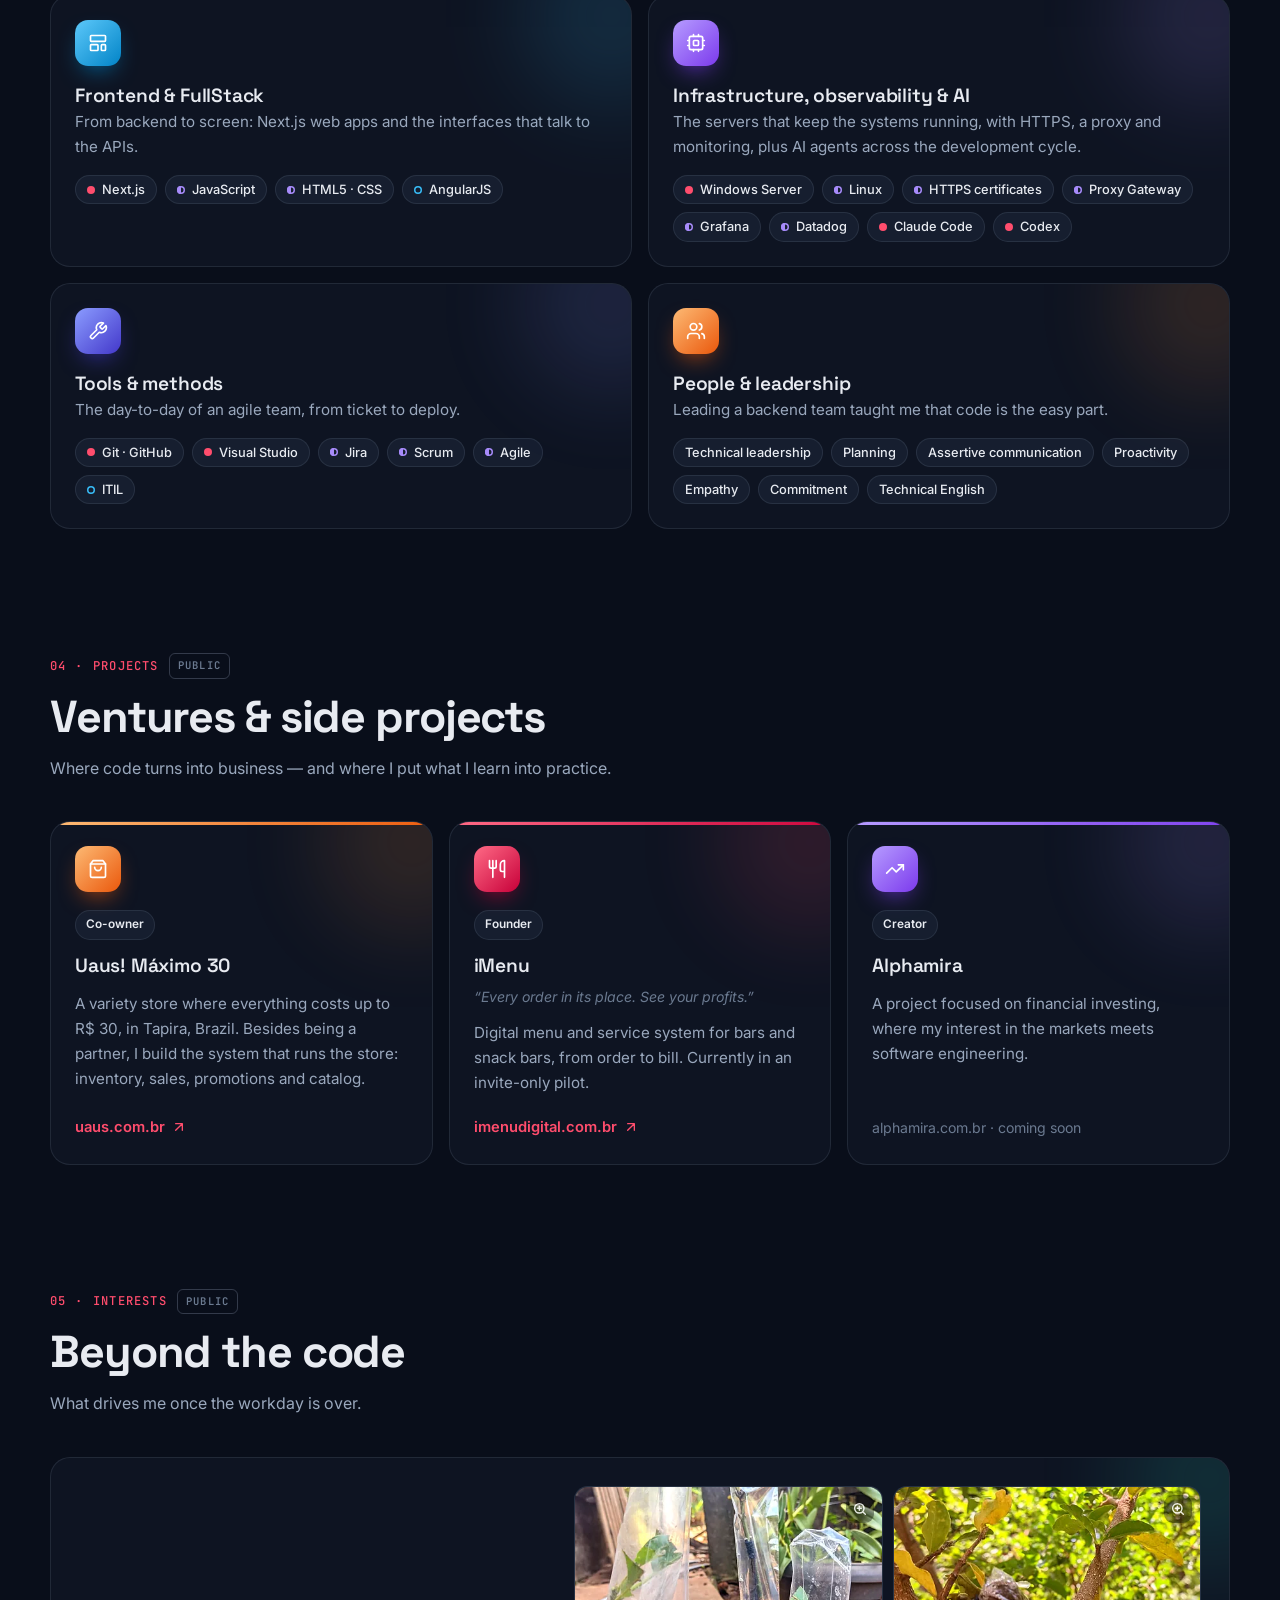
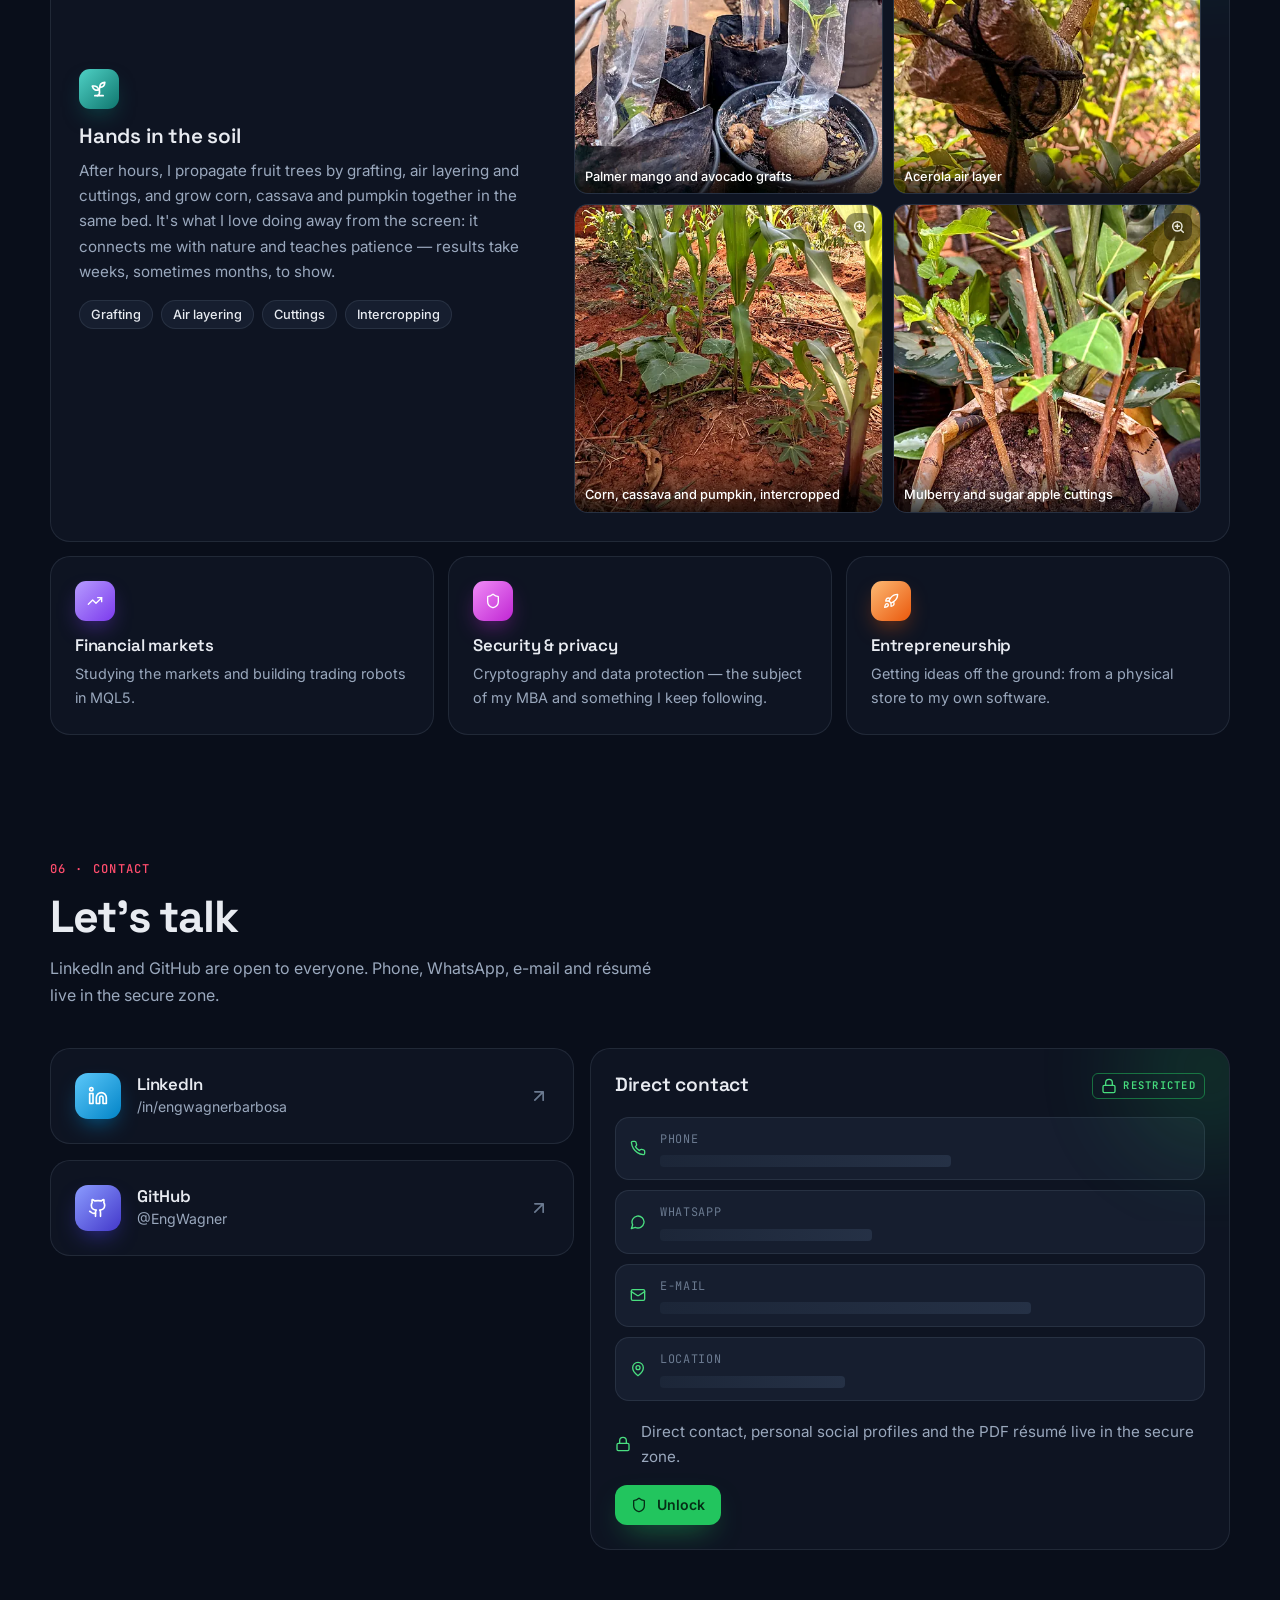
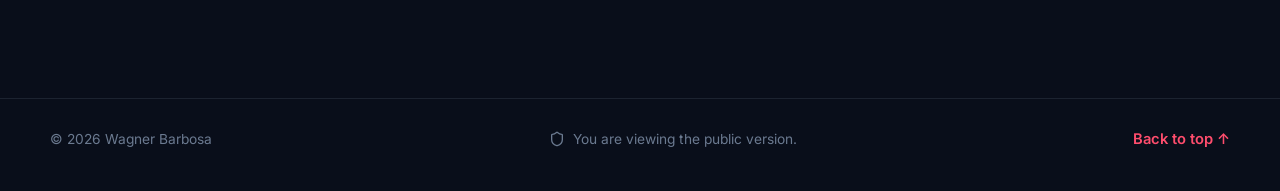
==== commit 3b020900: "Stacks: .NET 10 hoje, do .NET Core 3.1 ao .NET 8 antes Deixa claro que o trabalho atual é em .NET 10" ====
--- a/en/index.html
+++ b/en/index.html
@@ -79,7 +79,7 @@
     "jobTitle": ".NET Developer",
     "worksFor": { "@type": "Organization", "name": "Laborsolo do Brasil" },
     "alumniOf": { "@type": "CollegeOrUniversity", "name": "UNOPAR" },
-    "knowsAbout": [".NET", "C#", "Next.js", "CQRS", "AWS", "SQL Server", "PostgreSQL", "MongoDB", "DynamoDB", "Information Security", "Big Data"],
+    "knowsAbout": [".NET 10", ".NET", "C#", "RESTful APIs", "Clean Code", "Next.js", "CQRS", "AWS", "SQL Server", "PostgreSQL", "MongoDB", "DynamoDB", "Grafana", "Datadog", "Information Security", "Big Data"],
     "sameAs": ["https://www.linkedin.com/in/engwagnerbarbosa/", "https://github.com/EngWagner"]
   }
   </script>
@@ -208,7 +208,7 @@
           </p>
           <p class="lead reveal">Computer engineer with postgraduate degrees in <strong>Information Security</strong> and <strong>Big Data</strong>. I build secure, fast and scalable .NET backends — and keep sharing what I learn along the way.</p>
           <ul class="hero-stack reveal" aria-label="Main technologies">
-            <li><span class="dot" style="--d: var(--accent)"></span>.NET 8 · C#</li>
+            <li><span class="dot" style="--d: var(--accent)"></span>.NET 10 · C#</li>
             <li><span class="dot" style="--d: var(--violet)"></span>AWS · Serverless</li>
             <li><span class="dot" style="--d: var(--sky)"></span><span>Information Security</span></li>
             <li><span class="dot" style="--d: #e879f9"></span>SQL · NoSQL</li>
@@ -268,7 +268,7 @@
     <section class="container" id="numeros" aria-label="In numbers">
       <div class="stats">
         <div class="stat reveal"><div class="stat-num grad-text"><span data-years-since="2014-06">12</span>+</div><div class="stat-label">years in IT, since my first job as a technician</div></div>
-        <div class="stat reveal"><div class="stat-num grad-text"><span data-years-since="2021-05">5</span>+</div><div class="stat-label">years building with .NET</div></div>
+        <div class="stat reveal"><div class="stat-num grad-text"><span data-years-since="2021-05">5</span>+</div><div class="stat-label">years with .NET, from Core 3.1 to .NET 10</div></div>
         <div class="stat reveal"><div class="stat-num grad-text">3</div><div class="stat-label">degrees: engineering, MBA and postgrad</div></div>
         <div class="stat reveal"><div class="stat-num grad-text">3</div><div class="stat-label">ventures: Uaus, iMenu and Alphamira</div></div>
       </div>
@@ -285,7 +285,7 @@
         <div class="about-grid">
           <div class="prose reveal">
             <p>I started in IT in mid-<strong>2014</strong> as a computer technician and later moved to technical support. Since then I have worked on the service desk of a multinational, earned my degree in <strong>Computer Engineering</strong>, moved into software development for good and completed two postgraduate programs.</p>
-            <p>Today I build with <strong>.NET</strong>, <strong>Next.js</strong> and <strong>PostgreSQL</strong> for a laboratory with branches in Brazil and Paraguay — from web and mobile to infrastructure — with AI agents in my daily work. After hours, I run my own ventures — the <strong>Uaus</strong> store, <strong>iMenu</strong> and <strong>Alphamira</strong> — and study the financial markets.</p>
+            <p>Today I build with <strong>.NET 10</strong>, <strong>Next.js</strong> and <strong>PostgreSQL</strong> for a laboratory with branches in Brazil and Paraguay — from web and mobile to infrastructure — with AI agents in my daily work. After hours, I run my own ventures — the <strong>Uaus</strong> store, <strong>iMenu</strong> and <strong>Alphamira</strong> — and study the financial markets.</p>
             <p>This site follows what I stand for at work: the professional side is public; the personal side lives in the <strong>secure zone</strong>, with verified and logged access.</p>
           </div>
 
@@ -335,12 +335,12 @@
               </div>
               <p>Soil-analysis laboratory with branches in Brazil and Paraguay. I build web, mobile and desktop systems on shared PostgreSQL databases, including LIMS and CRM.</p>
               <ul class="highlights">
-                <li>Web systems in .NET and Next.js, plus mobile and desktop applications</li>
+                <li>Web systems in .NET 10, .NET 8 and Next.js, plus mobile and desktop applications</li>
                 <li>AI agents in development, with Claude Code and Codex</li>
-                <li>Windows and Linux server infrastructure</li>
+                <li>Windows and Linux server infrastructure: HTTPS certificates, a proxy gateway and Grafana monitoring</li>
               </ul>
               <ul class="chips" aria-label="Technologies">
-                <li class="chip">.NET Core</li><li class="chip">Next.js</li><li class="chip">PostgreSQL</li><li class="chip">LIMS</li><li class="chip">CRM</li><li class="chip">Claude Code</li><li class="chip">Codex</li><li class="chip">Windows Server</li><li class="chip">Linux</li>
+                <li class="chip">.NET 10</li><li class="chip">.NET 8</li><li class="chip">Next.js</li><li class="chip">PostgreSQL</li><li class="chip">LIMS</li><li class="chip">CRM</li><li class="chip">Grafana</li><li class="chip">HTTPS certificates</li><li class="chip">Proxy Gateway</li><li class="chip">Claude Code</li><li class="chip">Codex</li><li class="chip">Windows Server</li><li class="chip">Linux</li>
               </ul>
             </article>
           </li>
@@ -384,12 +384,12 @@
               </div>
               <p>E-commerce for e-books and other products that enter buyers into prize draws with lucky numbers.</p>
               <ul class="highlights">
-                <li>.NET and MongoDB backend, later AWS microservices with queues, DynamoDB and PostgreSQL</li>
+                <li>.NET Core 3.1 and MongoDB backend, later AWS microservices with queues, DynamoDB and PostgreSQL</li>
                 <li>Checkout, payments (MercadoPago, PagSeguro, Click2Pay) and Brazilian e-invoicing (NF-e)</li>
                 <li>In 2024, backend tech lead: sprint and delivery planning</li>
               </ul>
               <ul class="chips" aria-label="Technologies">
-                <li class="chip">.NET</li><li class="chip">MongoDB</li><li class="chip">PostgreSQL</li><li class="chip">DynamoDB</li><li class="chip">AWS SQS</li><li class="chip">NF-e</li><li class="chip">Technical leadership</li>
+                <li class="chip">.NET Core 3.1</li><li class="chip">MongoDB</li><li class="chip">PostgreSQL</li><li class="chip">DynamoDB</li><li class="chip">AWS SQS</li><li class="chip">NF-e</li><li class="chip">Technical leadership</li>
               </ul>
             </article>
           </li>
@@ -489,9 +489,9 @@
             <span class="card-glow" aria-hidden="true"></span>
             <span class="card-icon"><svg class="i" aria-hidden="true"><use href="#i-code"/></svg></span>
             <h3>Backend .NET</h3>
-            <p>C# APIs and distributed services, from architecture design to code reviewed in production.</p>
+            <p>RESTful APIs and distributed services in C#, from architecture design to code reviewed in production. Currently on <strong>.NET 10</strong>; before that, .NET 8 (Total Acesso and Laborsolo) and .NET Core 3.1 (Retornar).</p>
             <ul class="chips">
-              <li class="chip" data-nivel="diario">C#</li><li class="chip" data-nivel="diario">.NET 8</li><li class="chip" data-nivel="diario">.NET Core</li><li class="chip" data-nivel="solido">ASP.NET MVC</li><li class="chip" data-nivel="solido">CQRS</li><li class="chip" data-nivel="diario">Microservices</li><li class="chip" data-nivel="solido">Entity Framework</li><li class="chip" data-nivel="diario">APIs REST</li><li class="chip" data-nivel="solido">JWT</li><li class="chip" data-nivel="solido">Payments & NF-e</li><li class="chip" data-nivel="solido">Third-party integrations</li>
+              <li class="chip" data-nivel="diario">C#</li><li class="chip" data-nivel="diario">.NET 10</li><li class="chip" data-nivel="solido">.NET 8</li><li class="chip" data-nivel="solido">.NET Core 3.1</li><li class="chip" data-nivel="solido">ASP.NET MVC</li><li class="chip" data-nivel="solido">CQRS</li><li class="chip" data-nivel="diario">Microservices</li><li class="chip" data-nivel="solido">Entity Framework</li><li class="chip" data-nivel="diario">RESTful APIs</li><li class="chip" data-nivel="solido">JWT</li><li class="chip" data-nivel="solido">Payments & NF-e</li><li class="chip" data-nivel="solido">Third-party integrations</li>
             </ul>
           </article>
           <!-- /CATEGORIA DE HABILIDADE -->
@@ -549,10 +549,10 @@
           <article class="card reveal tone-violet is-half">
             <span class="card-glow" aria-hidden="true"></span>
             <span class="card-icon"><svg class="i" aria-hidden="true"><use href="#i-cpu"/></svg></span>
-            <h3>AI & infrastructure</h3>
-            <p>AI agents across the development cycle and the servers that keep the systems running.</p>
+            <h3>Infrastructure, observability & AI</h3>
+            <p>The servers that keep the systems running, with HTTPS, a proxy and monitoring, plus AI agents across the development cycle.</p>
             <ul class="chips">
-              <li class="chip" data-nivel="diario">Claude Code</li><li class="chip" data-nivel="diario">Codex</li><li class="chip" data-nivel="diario">Windows Server</li><li class="chip" data-nivel="solido">Linux</li>
+              <li class="chip" data-nivel="diario">Windows Server</li><li class="chip" data-nivel="solido">Linux</li><li class="chip" data-nivel="solido">HTTPS certificates</li><li class="chip" data-nivel="solido">Proxy Gateway</li><li class="chip" data-nivel="solido">Grafana</li><li class="chip" data-nivel="solido">Datadog</li><li class="chip" data-nivel="diario">Claude Code</li><li class="chip" data-nivel="diario">Codex</li>
             </ul>
           </article>
 
